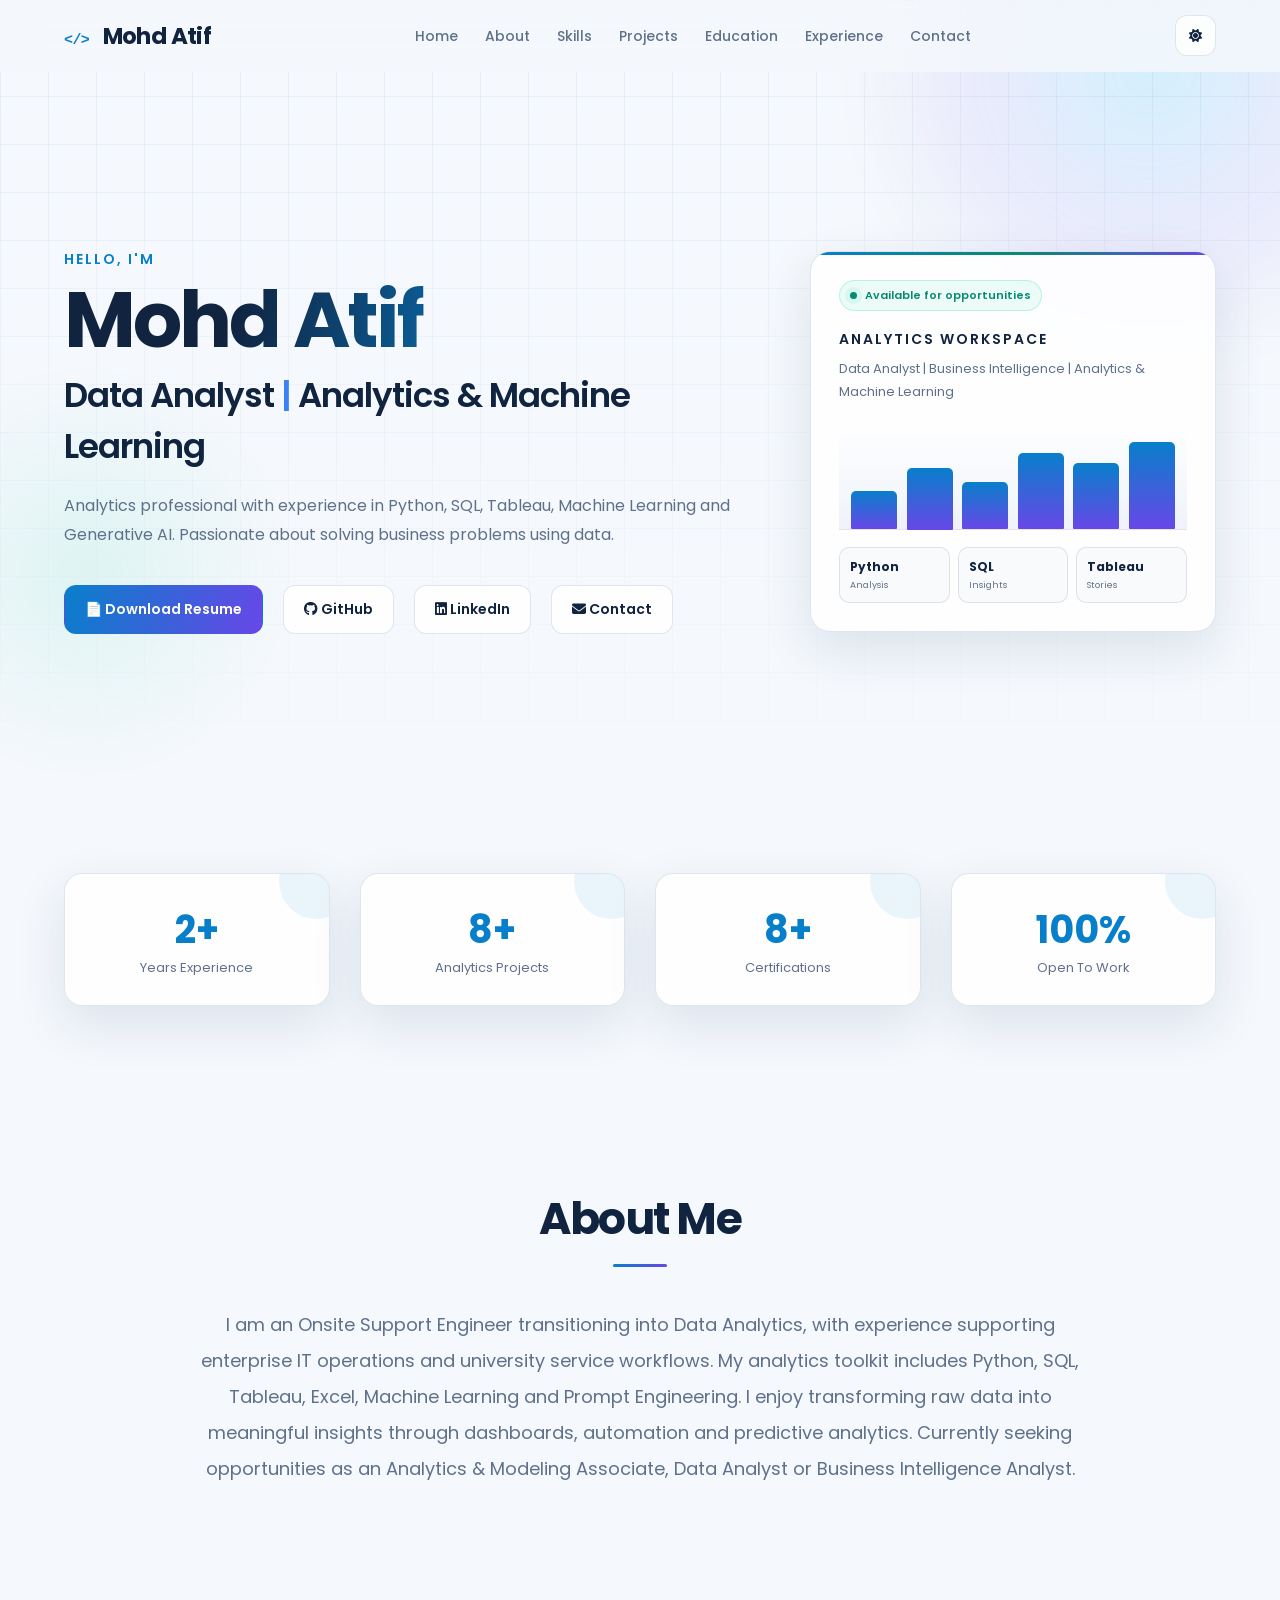
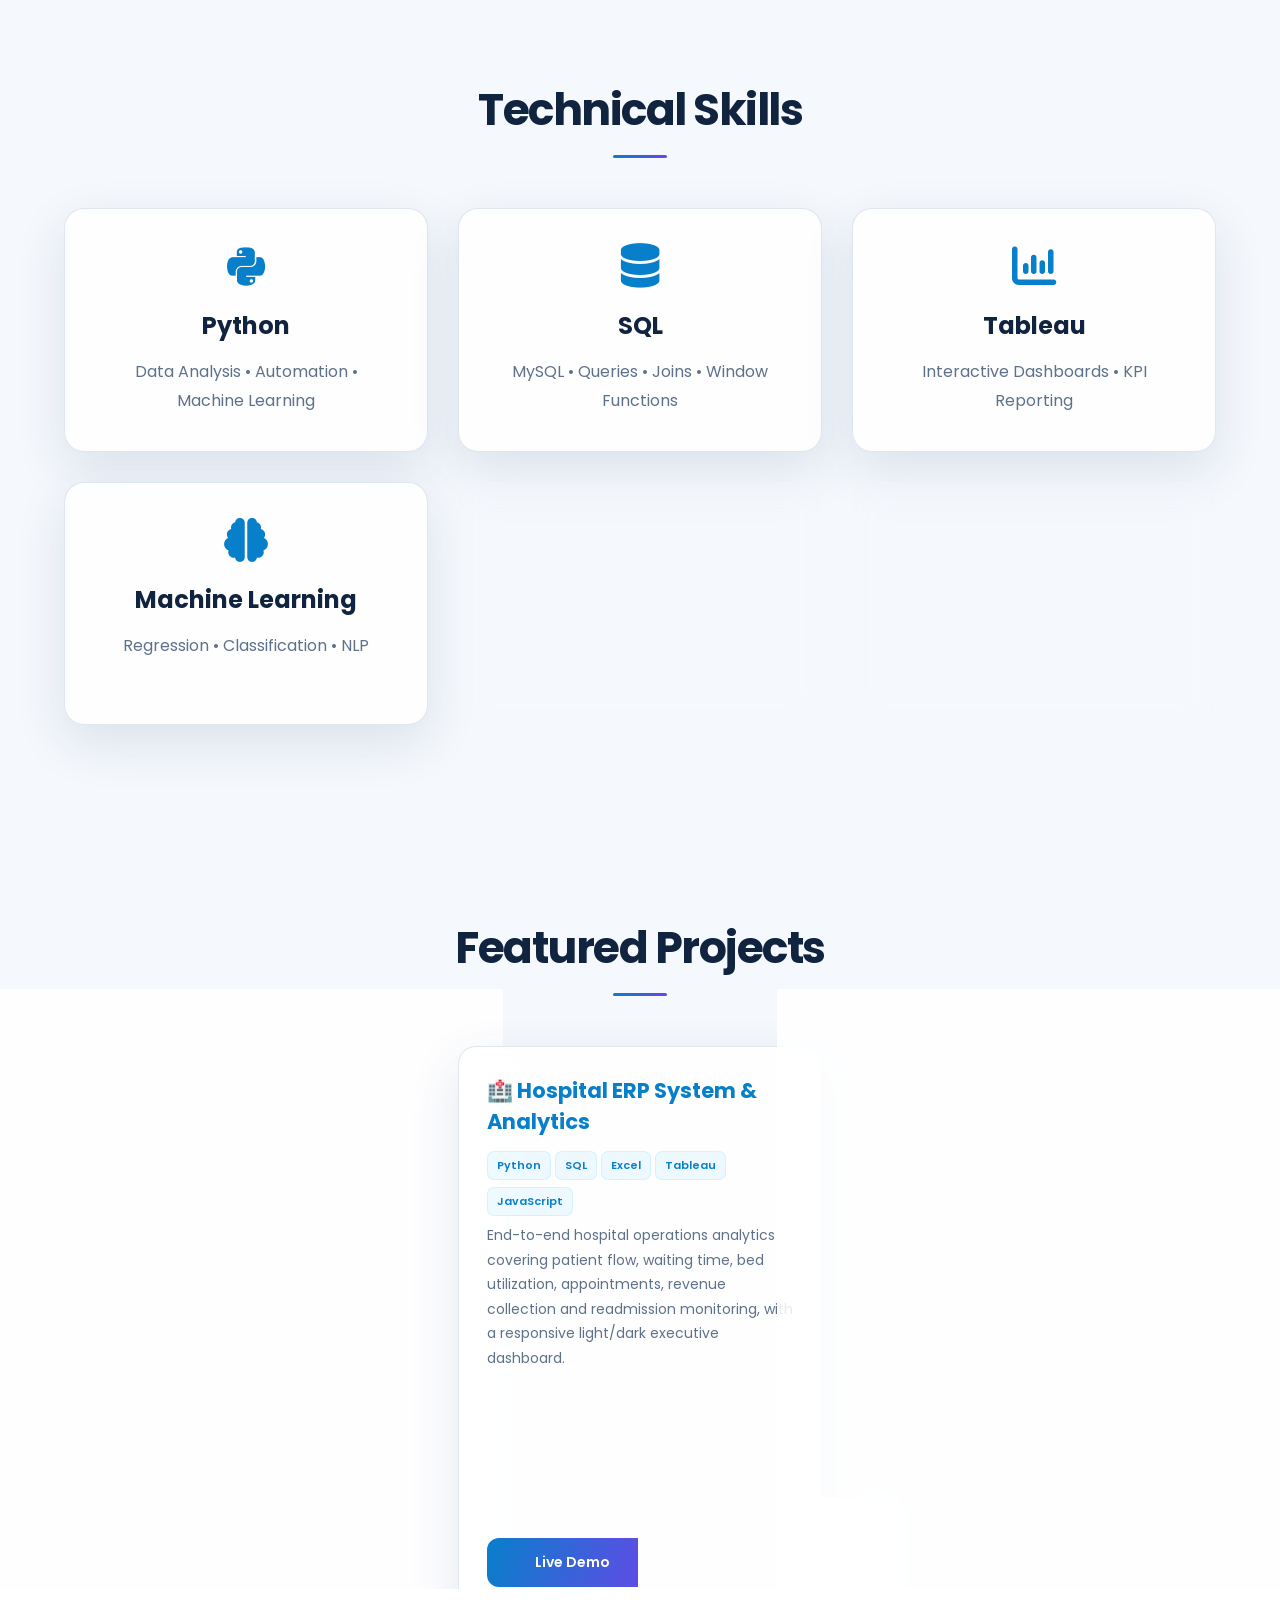
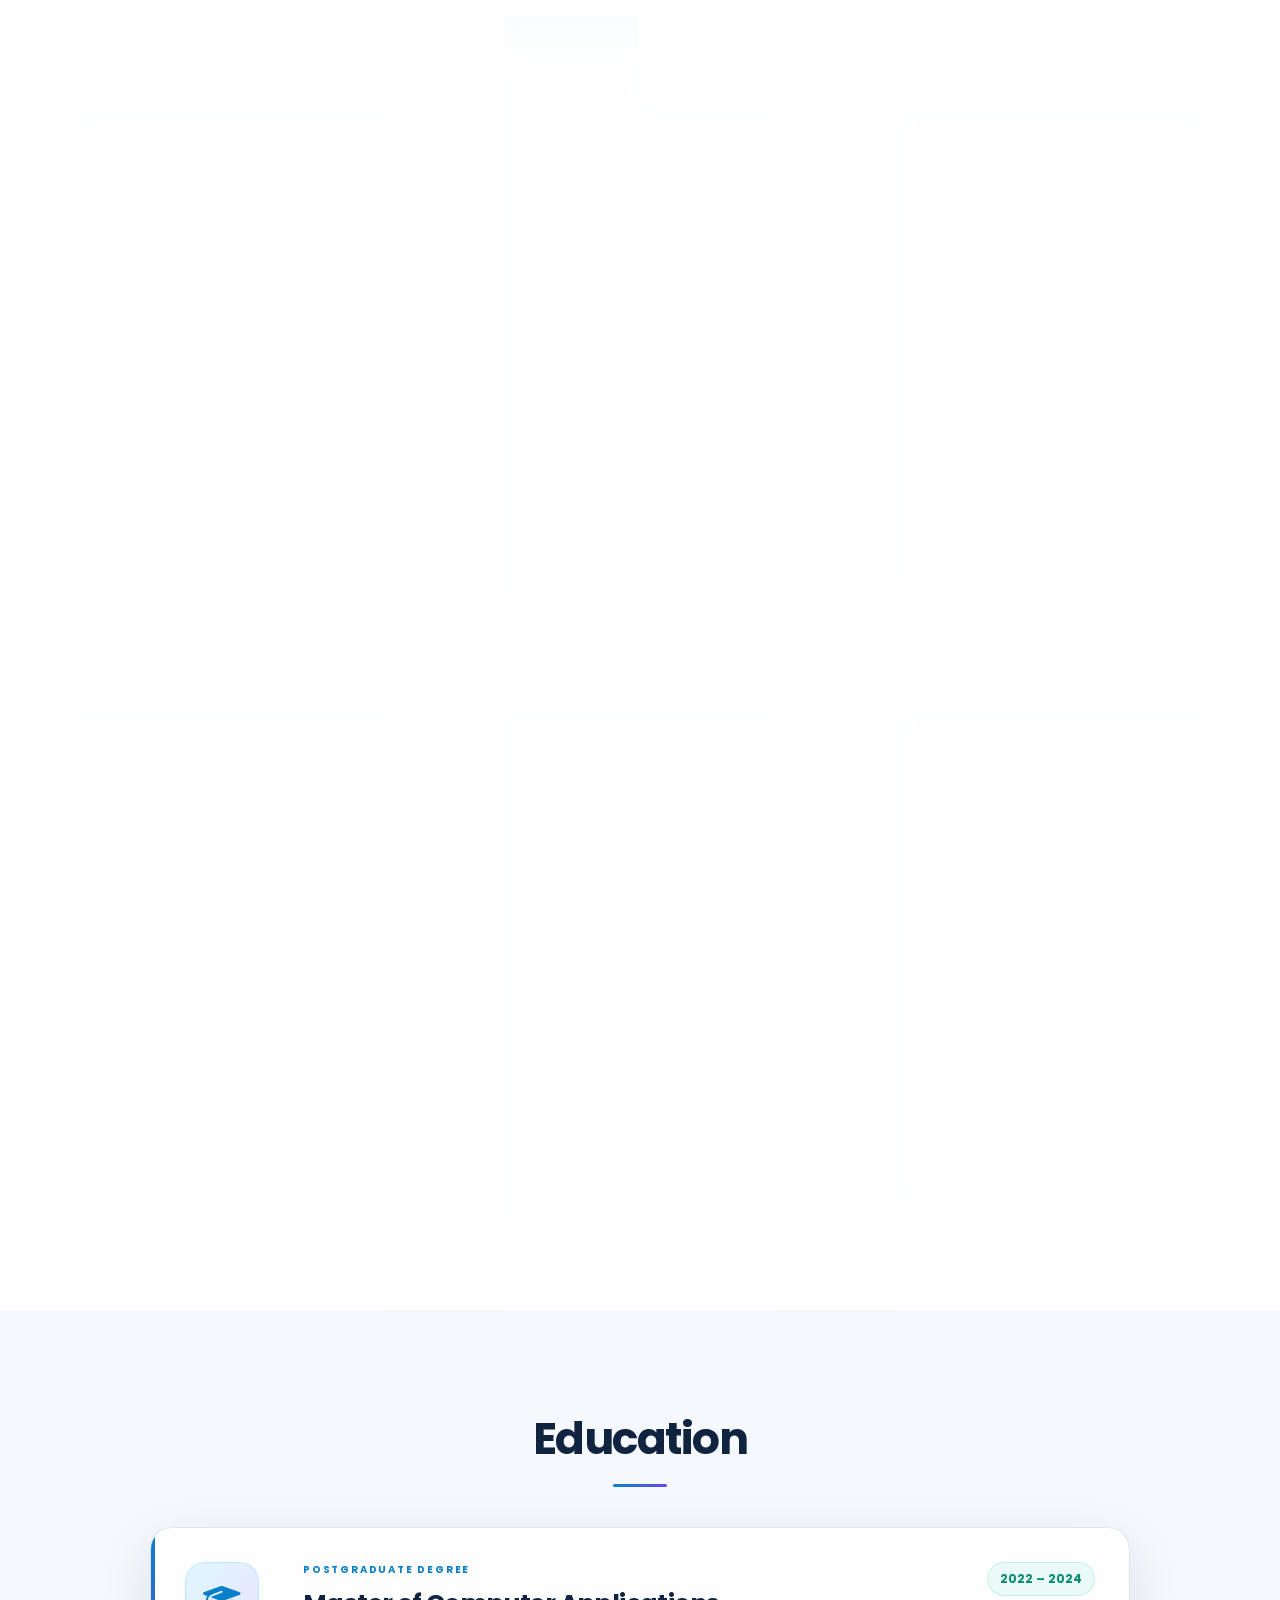
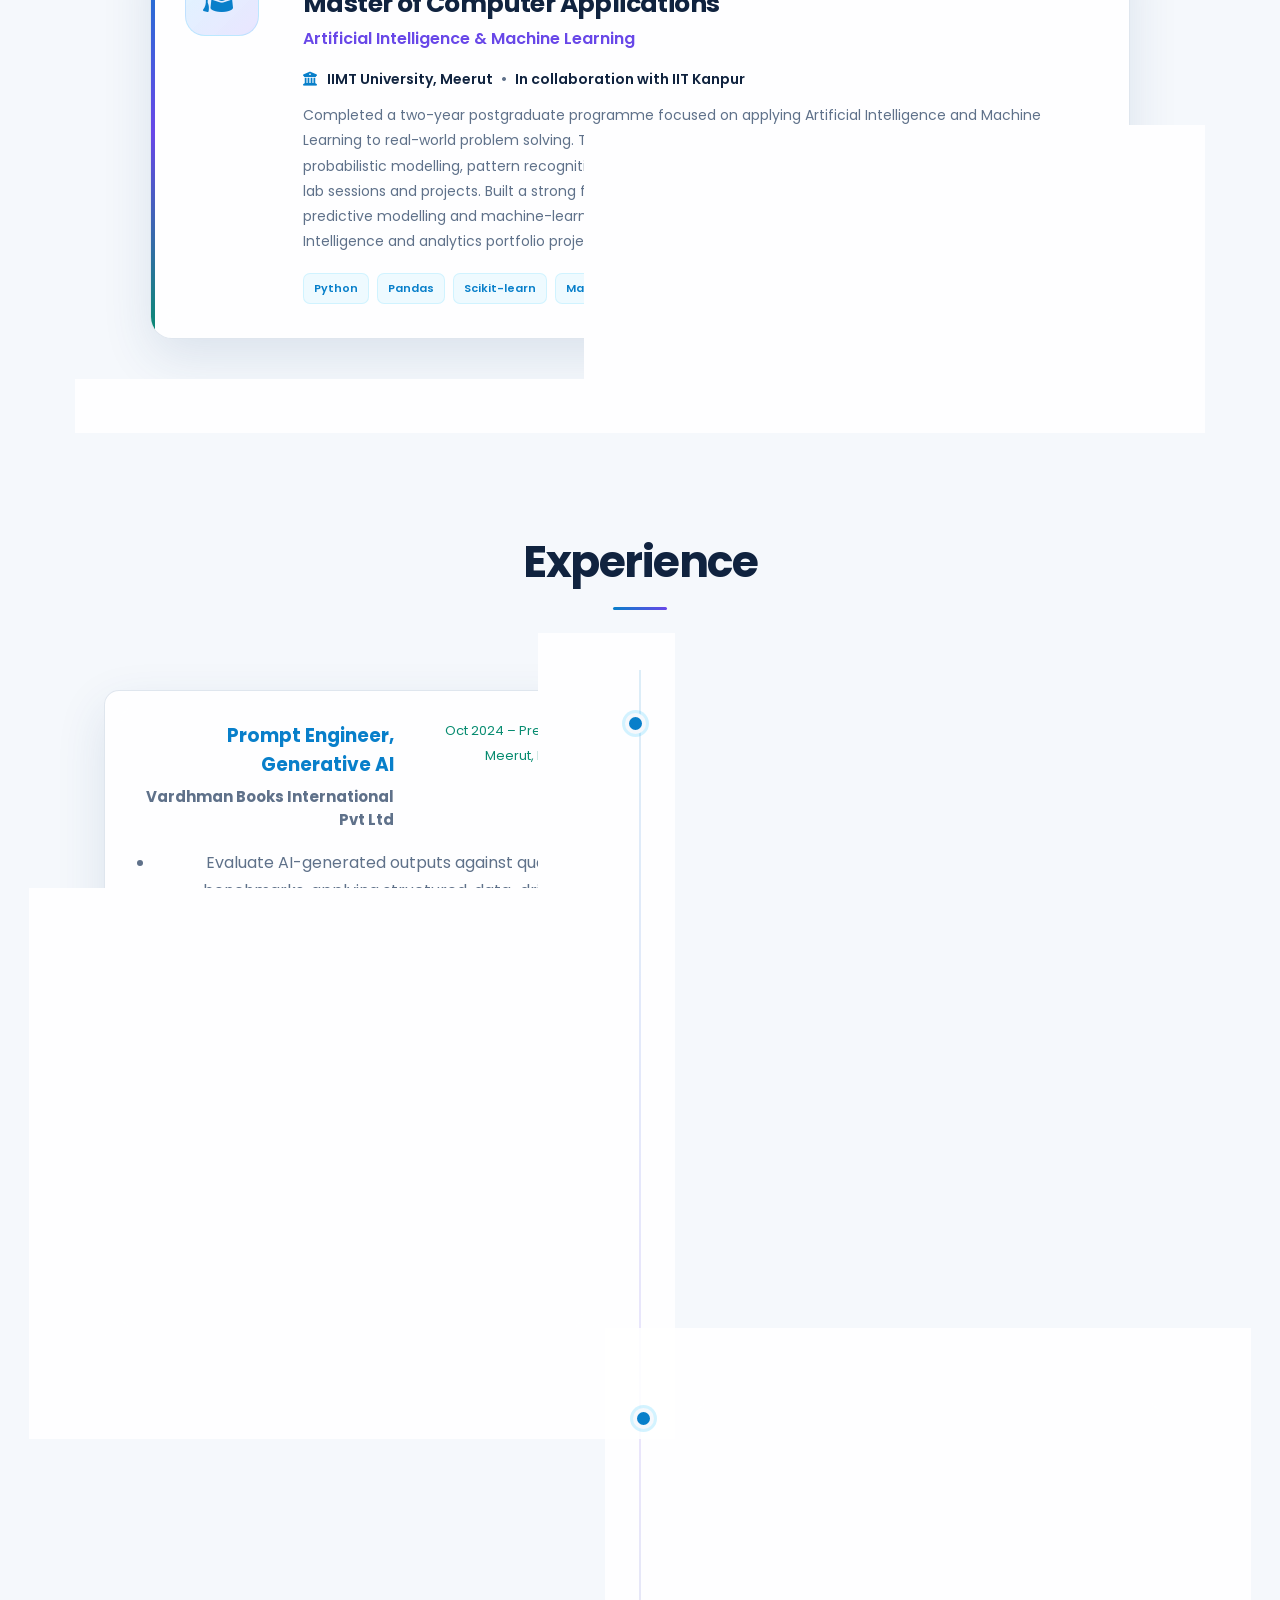
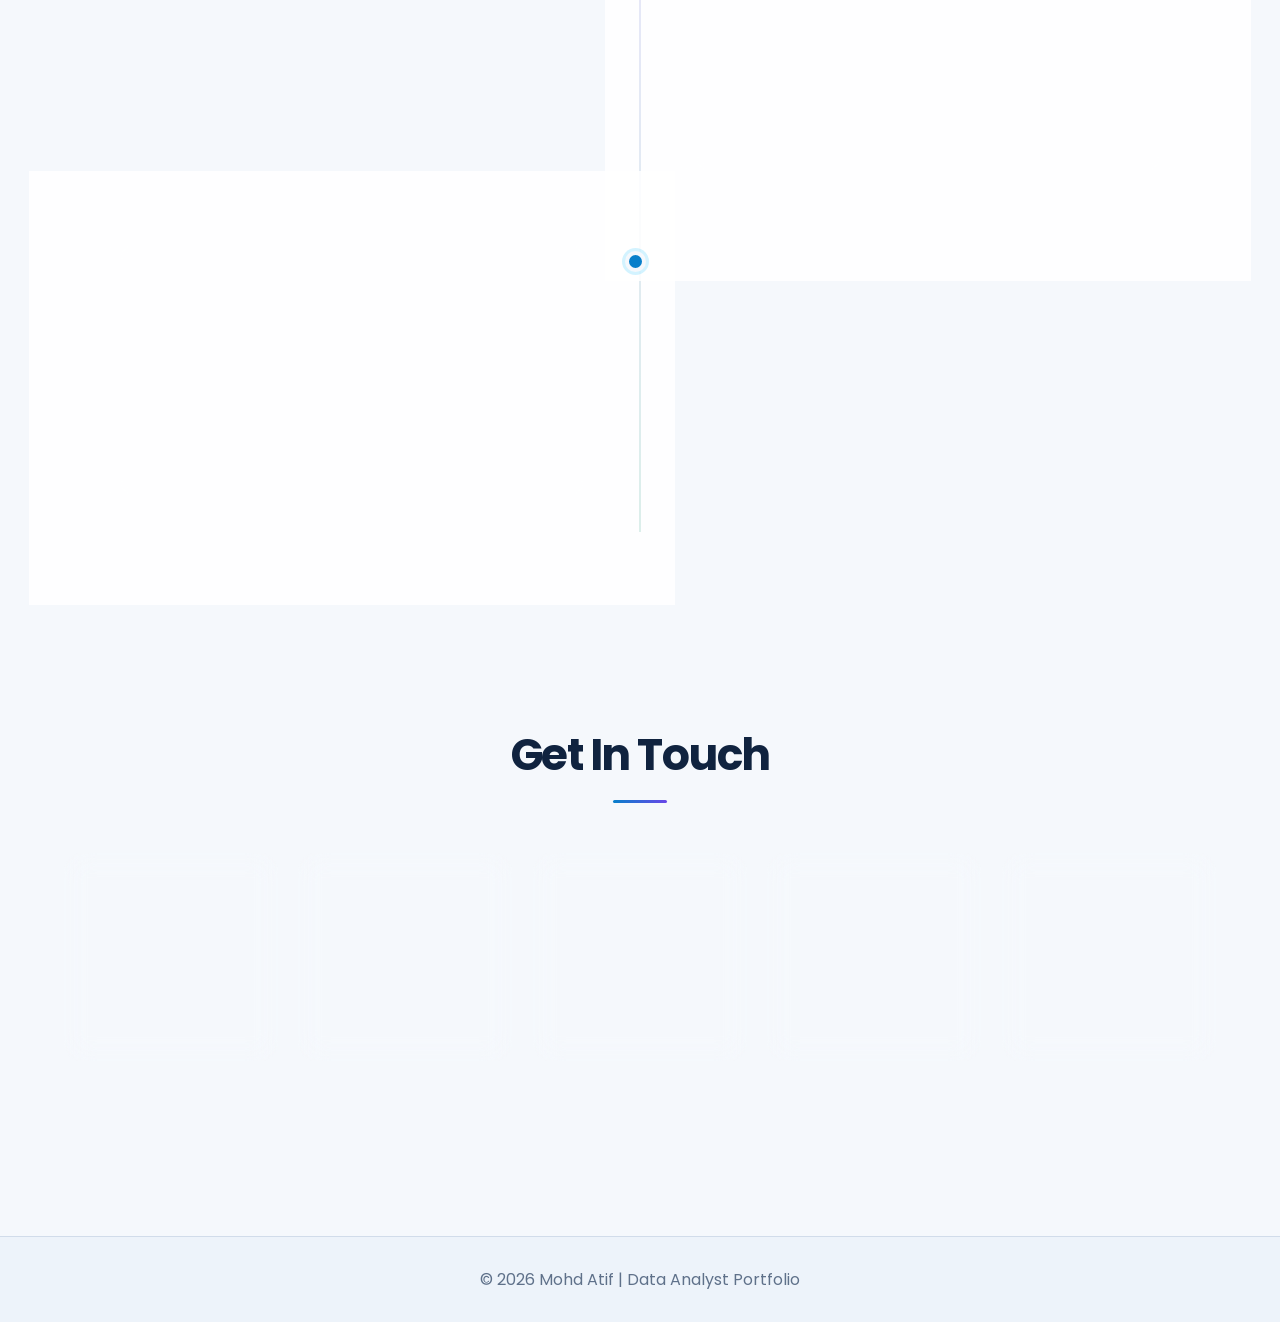
==== index.html @ 1f774e72 "Remove project preview images for uniform cards" ====
<!DOCTYPE html>
<html lang="en">

<head>

<meta charset="UTF-8">
<meta name="viewport" content="width=device-width, initial-scale=1.0">
<meta name="theme-color" content="#07111f">

<title>Mohd Atif | Data Analyst Portfolio</title>

<meta name="description"
content="Mohd Atif | Data Analyst | Analytics & Modeling | Python | SQL | Tableau">

<link rel="preconnect" href="https://fonts.googleapis.com">

<link rel="preconnect" href="https://fonts.gstatic.com" crossorigin>

<link href="https://fonts.googleapis.com/css2?family=Poppins:wght@300;400;500;600;700;800&display=swap"
rel="stylesheet">

<link rel="stylesheet" href="css/style.css?v=20260711-1">

<link rel="stylesheet"
href="https://cdnjs.cloudflare.com/ajax/libs/font-awesome/6.6.0/css/all.min.css">

</head>

<body>

<header>

<div class="container">

<nav>

<div class="logo">

Mohd Atif

</div>

<ul>

<li><a href="#home">Home</a></li>

<li><a href="#about">About</a></li>

<li><a href="#skills">Skills</a></li>

<li><a href="#projects">Projects</a></li>

<li><a href="#education">Education</a></li>

<li><a href="#experience">Experience</a></li>

<li><a href="#contact">Contact</a></li>

</ul>

<div class="nav-actions">
<button class="theme-toggle" id="themeToggle" aria-label="Switch color theme" title="Switch color theme">
<i class="fa-solid fa-moon"></i>
</button>
<button class="menu-toggle" id="menuToggle" aria-label="Open navigation" aria-expanded="false">
<i class="fa-solid fa-bars"></i>
</button>
</div>

</nav>

</div>

</header>

<section class="hero" id="home">

<div class="container hero-grid">

<div>

<h3>Hello, I'm</h3>

<h1>Mohd Atif</h1>

<h2>

Data Analyst

<span>|</span>

Analytics & Machine Learning

</h2>

<p>

Analytics professional with experience in Python, SQL, Tableau,
Machine Learning and Generative AI.

Passionate about solving business problems using data.

</p>

<div class="hero-buttons">

    <a href="assets/resume/Mohd_Atif_Resume_.pdf"
       target="_blank"
       download
       class="btn primary">
       📄 Download Resume
    </a>

    <a href="https://github.com/Codewith-Atif"
       target="_blank"
       class="btn">
       <i class="fab fa-github"></i>
       GitHub
    </a>

    <a href="https://linkedin.com/in/mohd-atif-517262241"
       target="_blank"
       class="btn">
       <i class="fab fa-linkedin"></i>
       LinkedIn
    </a>

    <a href="#contact"
       class="btn">
       <i class="fas fa-envelope"></i>
       Contact
    </a>

</div>

</div>

<div class="hero-card">

<div class="card">

<div class="availability"><span></span> Available for opportunities</div>

<h3>Analytics Workspace</h3>

<p>

Data Analyst | Business Intelligence | Analytics & Machine Learning

</p>

<div class="mini-chart" aria-label="Decorative analytics chart">
<span style="--bar:42%"></span><span style="--bar:68%"></span><span style="--bar:52%"></span><span style="--bar:84%"></span><span style="--bar:73%"></span><span style="--bar:96%"></span>
</div>

<div class="workspace-metrics">
<div><strong>Python</strong><small>Analysis</small></div>
<div><strong>SQL</strong><small>Insights</small></div>
<div><strong>Tableau</strong><small>Stories</small></div>
</div>

</div>

</div>

</div>

</section>

<section class="stats">

<div class="container stats-grid">

<div class="stat">

<h2>2+</h2>

<p>Years Experience</p>

</div>

<div class="stat">

<h2>8+</h2>

<p>Analytics Projects</p>

</div>

<div class="stat">

<h2>8+</h2>

<p>Certifications</p>

</div>

<div class="stat">

<h2>100%</h2>

<p>Open To Work</p>

</div>

</div>

</section>

<section id="about">

<div class="container">

<h2 class="section-title">

About Me

</h2>

<p class="about-text">

I am an Onsite Support Engineer transitioning into Data Analytics,
with experience supporting enterprise IT operations and university service workflows.
My analytics toolkit includes Python, SQL, Tableau, Excel, Machine Learning
and Prompt Engineering.

I enjoy transforming raw data into meaningful insights
through dashboards, automation and predictive analytics.

Currently seeking opportunities as an Analytics & Modeling Associate,
Data Analyst or Business Intelligence Analyst.

</p>

</div>

</section>

<section id="skills">

<div class="container">

<h2 class="section-title">
Technical Skills
</h2>

<div class="skills-grid">

<div class="skill-card">
<i class="fa-brands fa-python"></i>
<h3>Python</h3>
<p>Data Analysis • Automation • Machine Learning</p>
</div>

<div class="skill-card">
<i class="fa-solid fa-database"></i>
<h3>SQL</h3>
<p>MySQL • Queries • Joins • Window Functions</p>
</div>

<div class="skill-card">
<i class="fa-solid fa-chart-column"></i>
<h3>Tableau</h3>
<p>Interactive Dashboards • KPI Reporting</p>
</div>

<div class="skill-card">
<i class="fa-solid fa-brain"></i>
<h3>Machine Learning</h3>
<p>Regression • Classification • NLP</p>
</div>

<div class="skill-card">
<i class="fa-solid fa-robot"></i>
<h3>Generative AI</h3>
<p>Prompt Engineering • LLM Evaluation</p>
</div>

<div class="skill-card">
<i class="fa-solid fa-file-excel"></i>
<h3>Excel</h3>
<p>Pivot Tables • Power Query • Dashboards</p>
</div>

</div>

</div>

</section>

<section id="projects">

<div class="container">

<h2 class="section-title">Featured Projects</h2>

<div class="project-grid">
<!-- AIRPORT ANALYTICS DASHBOARD -->
<div class="project-card">

<h3>✈️ Airport Analytics Dashboard</h3>
<div class="project-tags">
<span>Python</span><span>SQL</span><span>Excel</span><span>Tableau</span><span>Power BI</span><span>JavaScript</span>
</div>
<p>
Interactive drill-down analytics for flight reliability, passenger demand, terminal congestion,
security queues, baggage delivery and airline performance.
</p>
<div class="project-actions">
<a href="./airport-analytics-dashboard/index.html" target="_blank" class="btn primary">Live Demo</a>
<a href="https://github.com/Codewith-Atif/portfolio/tree/main/airport-analytics-dashboard" target="_blank" class="btn"><i class="fab fa-github"></i> Code</a>
</div>
</div>


<!-- HOSPITAL ERP ANALYTICS -->

<div class="project-card">
<h3>🏥 Hospital ERP System & Analytics</h3>
<div class="project-tags">
<span>Python</span><span>SQL</span><span>Excel</span><span>Tableau</span><span>JavaScript</span>
</div>
<p>
End-to-end hospital operations analytics covering patient flow, waiting time,
bed utilization, appointments, revenue collection and readmission monitoring,
with a responsive light/dark executive dashboard.
</p>
<div class="project-actions">
<a href="./hospital-erp-analytics/index.html" target="_blank" class="btn primary">Live Demo</a>
<a href="https://github.com/Codewith-Atif/portfolio/tree/main/hospital-erp-analytics" target="_blank" class="btn"><i class="fab fa-github"></i> Code</a>
</div>
</div>

<!-- UNIVERSITY STUDENT SUPPORT ANALYTICS -->

<div class="project-card">

<h3>🎓 University Student Support Analytics</h3>

<div class="project-tags">
<span>Python</span>
<span>SQL</span>
<span>Excel</span>
<span>Tableau</span>
<span>JavaScript</span>
</div>

<p>
End-to-end analysis of 1,500 synthetic university support queries,
covering service demand, SLA compliance, resolution time, backlog,
first-contact resolution, reopened tickets and student satisfaction.
</p>

<div class="project-actions">
<a href="./university-student-support-analytics/index.html" target="_blank" class="btn primary">Live Demo</a>
<a href="https://github.com/Codewith-Atif/portfolio/tree/main/university-student-support-analytics" target="_blank" class="btn"><i class="fab fa-github"></i> Code</a>
</div>

</div>


<!-- SALES ANALYTICS DASHBOARD -->

<div class="project-card">




<h3>
<a href="./sales-analytics-dashboard/index.html"
target="_blank"
class="project-title-link">

Sales Analytics Dashboard

</a>
</h3>


<div class="project-tags">

<span>HTML</span>
<span>CSS</span>
<span>JavaScript</span>
<span>SQL</span>

</div>


<p>
Interactive sales analytics dashboard for tracking revenue, profit,
orders, customers, regional performance and executive KPIs.
</p>


<div class="project-actions">

<a href="./sales-analytics-dashboard/index.html"
target="_blank"
class="btn primary">

Live Demo

</a>


<a href="https://github.com/Codewith-Atif/portfolio/tree/main/sales-analytics-dashboard"
target="_blank"
class="btn">

<i class="fab fa-github"></i>
Code

</a>

</div>


</div>



<!-- AI PUBLISHING OPERATIONS ANALYTICS -->

<div class="project-card">

<h3>
AI Publishing Operations Analytics
</h3>

<div class="project-tags">

<span>Python</span>
<span>SQL</span>
<span>Excel</span>
<span>Tableau</span>
<span>JavaScript</span>

</div>

<p>
End-to-end analysis of AI-assisted editorial throughput, content quality,
rework, turnaround time, prompt performance and estimated cost savings
for print and publishing operations.
</p>

<div class="project-actions">

<a href="./ai-publishing-analytics/index.html"
target="_blank"
class="btn primary">

Live Demo

</a>

<a href="https://github.com/Codewith-Atif/portfolio/tree/main/ai-publishing-analytics"
target="_blank"
class="btn">

<i class="fab fa-github"></i>
Code

</a>

</div>

</div>

<!-- TEXTILE OPERATIONS ANALYTICS -->

<div class="project-card">

<h3>
🧵 Textile Operations Analytics
</h3>

<div class="project-tags">

<span>Python</span>
<span>SQL</span>
<span>Excel</span>
<span>Tableau</span>
<span>JavaScript</span>

</div>

<p>
End-to-end textile manufacturing analytics project covering production
efficiency, quality, defects, material waste, machine downtime,
delivery performance and operational KPI reporting.
</p>

<div class="project-actions">

<a href="./textile-operations-analytics/index.html"
target="_blank"
class="btn primary">

Live Demo

</a>

<a href="https://github.com/Codewith-Atif/portfolio/tree/main/textile-operations-analytics"
target="_blank"
class="btn">

<i class="fab fa-github"></i>
Code

</a>

</div>

</div>
    
<!-- HR ANALYTICS DASHBOARD -->
<div class="project-card">
<h3>👥 HR Analytics Dashboard</h3>
<div class="project-tags">
<span>Power BI</span><span>SQL</span><span>Excel</span><span>Python</span><span>JavaScript</span>
</div>
<p>
Interactive workforce analytics covering employee attrition, department trends,
engagement, compensation, performance metrics and retention-risk reporting.
</p>
<div class="project-actions">
<a href="./hr-analytics-dashboard/index.html" target="_blank" class="btn primary">Live Demo</a>
<a href="https://github.com/Codewith-Atif/portfolio/tree/main/hr-analytics-dashboard" target="_blank" class="btn"><i class="fab fa-github"></i> Code</a>
</div>
</div>

<!-- E-COMMERCE ANALYTICS DASHBOARD -->


<div class="project-card">


<h3>
E-Commerce Analytics Dashboard
</h3>


<div class="project-tags">

<span>Python</span>
<span>SQL</span>
<span>Excel</span>
<span>Power BI</span>

</div>


<p>
Comprehensive e-commerce sales dashboard featuring customer segmentation,
product performance, revenue trends, profit analysis and executive insights.
</p>


<div class="project-actions">


<a href="./ecommerce-analytics-dashboard/index.html"
target="_blank"
class="btn primary">

Live Demo

</a>


<a href="https://github.com/Codewith-Atif/portfolio/tree/main/ecommerce-analytics-dashboard"
target="_blank"
class="btn">

<i class="fab fa-github"></i>
Code

</a>


</div>


</div>





<!-- NETFLIX ANALYTICS DASHBOARD -->


<div class="project-card">


<h3>
Netflix Analytics Dashboard
</h3>


<div class="project-tags">

<span>Python</span>
<span>SQL</span>
<span>Power BI</span>
<span>Visualization</span>

</div>


<p>
Interactive Netflix analytics dashboard featuring content trends,
genre analysis, country-wise distribution, ratings, release insights
and executive business intelligence reporting.
</p>


<div class="project-actions">


<a href="#"
class="btn primary">

Coming Soon

</a>


<a href="#"
class="btn">

<i class="fab fa-github"></i>
Code

</a>


</div>


</div>



</div>

</div>

</section>

<section id="education">

<div class="container">

<h2 class="section-title">Education</h2>

<div class="education-card">

<div class="education-icon" aria-hidden="true">
<i class="fa-solid fa-graduation-cap"></i>
</div>

<div class="education-content">

<div class="education-heading">
<div>
<span class="education-label">POSTGRADUATE DEGREE</span>
<h3>Master of Computer Applications</h3>
<h4>Artificial Intelligence &amp; Machine Learning</h4>
</div>
<span class="education-year">2022 – 2024</span>
</div>

<p class="education-institute">
<i class="fa-solid fa-building-columns"></i>
IIMT University, Meerut <span>•</span> In collaboration with IIT Kanpur
</p>

<p class="education-description">
Completed a two-year postgraduate programme focused on applying Artificial Intelligence and Machine Learning to real-world problem solving. The curriculum combined computer programming, algorithms, probabilistic modelling, pattern recognition and intelligent-system development with practical exposure through lab sessions and projects. Built a strong foundation in Python, Pandas and Scikit-learn for data analysis, predictive modelling and machine-learning workflows—skills that directly support my Data Analyst, Business Intelligence and analytics portfolio projects.
</p>

<div class="education-skills">
<span>Python</span>
<span>Pandas</span>
<span>Scikit-learn</span>
<span>Machine Learning</span>
<span>Data Analysis</span>
<span>Algorithms</span>
<span>Predictive Modelling</span>
</div>

</div>

</div>

</div>

</section>

<section id="experience">

<div class="container">

<h2 class="section-title">
Experience
</h2>

<div class="timeline">

<div class="timeline-item">

<div class="timeline-content">

<div class="experience-heading">
<div>
<h3>Prompt Engineer, Generative AI</h3>
<h4>Vardhman Books International Pvt Ltd</h4>
</div>
<div class="experience-meta">
<span>Oct 2024 – Present</span>
<span>Meerut, India</span>
</div>
</div>

<ul class="experience-list">
<li>Evaluate AI-generated outputs against quality benchmarks, applying structured, data-driven criteria to identify failure patterns and improve consistency.</li>
<li>Design and refine prompts for large language models (ChatGPT, Gemini, Copilot, DeepSeek, Qwen, Mistral), translating business requirements into measurable output-quality metrics.</li>
<li>Partner with cross-functional content, editorial, and engineering teams to integrate Generative AI tools into production workflows, improving turnaround time and output quality.</li>
<li>Document best practices and reusable templates to standardize workflows across teams — mirroring reporting-standardization work from prior data roles.</li>
</ul>

</div>

</div>

<div class="timeline-item">

<div class="timeline-content">

<div class="experience-heading">
<div>
<h3>Data Supervisor</h3>
<h4>Five Star Textiles</h4>
</div>
<div class="experience-meta">
<span>Aug 2022 – Sep 2024</span>
<span>India</span>
</div>
</div>

<ul class="experience-list">
<li>Oversaw end-to-end operational data workflows, ensuring data accuracy, consistency, and integrity across reporting cycles.</li>
<li>Streamlined data collection and reporting processes, reducing manual errors and improving turnaround time for management reporting.</li>
<li>Supervised daily data management activities and mentored team members on data-quality standards and best practices.</li>
</ul>

</div>

</div>

<div class="timeline-item">

<div class="timeline-content">

<div class="experience-heading">
<div>
<h3>Onsite Support Intern</h3>
<h4>Imtac Pvt Ltd</h4>
</div>
<div class="experience-meta">
<span>Dec 2023 – Mar 2024</span>
<span>India</span>
</div>
</div>

<ul class="experience-list">
<li>Delivered hands-on software troubleshooting and technical support to end users, resolving system and application issues.</li>
<li>Assisted senior engineers in improving service-delivery workflows and issue-resolution turnaround.</li>
</ul>

</div>

</div>

</div>

</div>

</section>

<section id="contact">

<div class="container">

<h2 class="section-title">
Get In Touch
</h2>

<div class="contact-grid">

<div class="contact-card">

<div class="contact-icon"><i class="fa-solid fa-phone"></i></div>

<h3>Mobile</h3>

<p>
<a href="tel:+917417556768" aria-label="Call Mohd Atif">
+91 74175 56768
</a>
</p>

</div>

<div class="contact-card whatsapp-card">

<div class="contact-icon"><i class="fa-brands fa-whatsapp"></i></div>

<h3>WhatsApp</h3>

<p>
<a href="https://wa.me/917417556768" target="_blank" rel="noopener noreferrer" aria-label="Message Mohd Atif on WhatsApp">
+91 74175 56768
</a>
</p>

</div>

<div class="contact-card">

<div class="contact-icon"><i class="fa-solid fa-envelope"></i></div>

<h3>Email</h3>

<p>
<a href="mailto:MohdAtif19999@gmail.com">
MohdAtif19999@gmail.com
</a>
</p>

</div>

<div class="contact-card">

<div class="contact-icon"><i class="fa-brands fa-github"></i></div>

<h3>GitHub</h3>

<p>

<a href="https://github.com/Codewith-Atif" target="_blank">

github.com/Codewith-Atif

</a>

</p>

</div>

<div class="contact-card">

<div class="contact-icon"><i class="fa-brands fa-linkedin-in"></i></div>

<h3>LinkedIn</h3>

<p>

<a href="https://linkedin.com/in/mohd-atif-517262241" target="_blank">

linkedin.com/in/mohd-atif-517262241

</a>

</p>

</div>

</div>

</div>

</section>

<footer>

<div class="container">

<p>

© 2026 Mohd Atif | Data Analyst Portfolio

</p>

</div>

</footer>
  
<script src="js/script.js?v=20260711-1"></script>

</body>

</html>
---- css/style.css ----
/* ========= GOOGLE FONT ========= */
@import url('https://fonts.googleapis.com/css2?family=Poppins:wght@300;400;500;600;700;800&display=swap');

*{
margin:0;
padding:0;
box-sizing:border-box;
scroll-behavior:smooth;
font-family:'Poppins',sans-serif;
}

body{

background:#0F172A;
color:#fff;

}

.container{

width:90%;
max-width:1200px;
margin:auto;

}

header{

position:fixed;
top:0;
left:0;
width:100%;
background:#111827;
padding:20px 0;
z-index:1000;

}

nav{

display:flex;
justify-content:space-between;
align-items:center;

}

.logo{

font-size:28px;
font-weight:700;
color:#3B82F6;

}

nav ul{

display:flex;
list-style:none;
gap:35px;

}

nav ul li a{

color:white;
text-decoration:none;
font-size:16px;
transition:.3s;

}

nav ul li a:hover{

color:#3B82F6;

}

.hero{

padding-top:170px;
padding-bottom:120px;

}

.hero-grid{

display:grid;
grid-template-columns:1fr 400px;
gap:50px;
align-items:center;

}

.hero h3{

font-size:24px;
color:#60A5FA;

}

.hero h1{

font-size:65px;
margin:10px 0;

}

.hero h2{

font-size:35px;
font-weight:600;
margin-bottom:20px;

}

.hero h2 span{

color:#3B82F6;

}

.hero p{

line-height:1.8;
color:#CBD5E1;
margin-bottom:35px;

}

.hero-buttons{

display:flex;
gap:20px;
flex-wrap:wrap;

}

.btn{

padding:15px 30px;
border-radius:10px;
text-decoration:none;
background:#1E293B;
color:white;
transition:.3s;

}

.btn:hover{

transform:translateY(-5px);

}

.primary{

background:#2563EB;

}

.hero-card{

display:flex;
justify-content:center;

}

.card{

background:#1E293B;
padding:35px;
border-radius:20px;
width:100%;
text-align:center;
box-shadow:0 0 40px rgba(37,99,235,.25);

}

.card h3{

font-size:28px;
margin-bottom:20px;

}

.stats{

padding:80px 0;

}

.stats-grid{

display:grid;
grid-template-columns:repeat(4,1fr);
gap:30px;

}

.stat{

background:#1E293B;
padding:35px;
border-radius:18px;
text-align:center;

}

.stat h2{

font-size:45px;
color:#3B82F6;

}

.section-title{

font-size:40px;
margin-bottom:25px;
text-align:center;

}

.about-text{

max-width:900px;
margin:auto;
text-align:center;
line-height:2;
color:#CBD5E1;
font-size:18px;

}

@media(max-width:900px){

.hero-grid{

grid-template-columns:1fr;

}

.stats-grid{

grid-template-columns:repeat(2,1fr);

}

nav ul{

display:none;

}

.hero h1{

font-size:45px;

}

.hero h2{

font-size:25px;

}

}

@media(max-width:600px){

.stats-grid{

grid-template-columns:1fr;

}

.hero-buttons{

flex-direction:column;

}

.btn{

text-align:center;

}

}

/* ========= Skills ========= */

#skills{
    padding:90px 0;
}

.skills-grid{
    display:grid;
    grid-template-columns:repeat(3,1fr);
    gap:30px;
    margin-top:50px;
}

.skill-card{
    background:#1E293B;
    padding:35px;
    border-radius:20px;
    text-align:center;
    transition:.35s;
    cursor:pointer;
}

.skill-card:hover{
    transform:translateY(-12px);
    box-shadow:0 0 30px rgba(37,99,235,.35);
}

.skill-card i{
    font-size:55px;
    color:#3B82F6;
    margin-bottom:20px;
}

.skill-card h3{
    margin-bottom:15px;
    font-size:24px;
}

.skill-card p{
    color:#CBD5E1;
    line-height:1.8;
}

@media(max-width:900px){
    .skills-grid{
        grid-template-columns:repeat(2,1fr);
    }
}

@media(max-width:600px){
    .skills-grid{
        grid-template-columns:1fr;
    }
}

/* ================= Projects ================= */

#projects{

padding:100px 0;

}

.project-grid{
    display:grid;
    grid-template-columns:repeat(3,minmax(0,1fr));
    gap:30px;
    margin-top:50px;
}

.project-card{

background:#1E293B;

padding:35px;

border-radius:18px;

transition:.35s;

}

.project-card:hover{

transform:translateY(-10px);

box-shadow:0 0 30px rgba(37,99,235,.30);

}

.project-card h3{

margin-bottom:20px;

font-size:24px;

color:#3B82F6;

}

.project-card{
    background:#1E293B;
    padding:35px;
    border-radius:18px;
    transition:.35s;

    display:flex;
    flex-direction:column;
}

@media(max-width:900px){

.project-grid{

grid-template-columns:1fr;

}

}

/* ================= EXPERIENCE ================= */

#experience{

padding:100px 0;

}

.timeline{

position:relative;

margin-top:60px;

}

.timeline::before{

content:"";

position:absolute;

left:50%;

width:4px;

height:100%;

background:#2563EB;

transform:translateX(-50%);

}

.timeline-item{

position:relative;

width:50%;

padding:20px 40px;

}

.timeline-item:nth-child(odd){

left:0;

text-align:right;

}

.timeline-item:nth-child(even){

left:50%;

}

.timeline-content{

background:#1E293B;

padding:30px;

border-radius:15px;

box-shadow:0 0 25px rgba(37,99,235,.25);

}

.timeline-content h3{

color:#3B82F6;

margin-bottom:10px;

}

.timeline-content h4{

margin-bottom:15px;

color:#CBD5E1;

}

.timeline-content p{

line-height:1.8;

color:#CBD5E1;

}

.experience-heading{
display:flex;
justify-content:space-between;
align-items:flex-start;
gap:20px;
margin-bottom:18px;
}

.experience-heading h3{
margin-bottom:6px;
}

.experience-heading h4{
margin-bottom:0;
font-size:15px;
}

.experience-meta{
display:flex;
flex-direction:column;
gap:5px;
min-width:155px;
font-size:13px;
color:#94A3B8;
text-align:right;
}

.experience-list{
margin:0;
padding-left:20px;
color:#CBD5E1;
line-height:1.7;
}

.experience-list li{
margin-bottom:10px;
}

.experience-list li:last-child{
margin-bottom:0;
}

@media(max-width:900px){

.timeline::before{

left:20px;

}

.timeline-item{

width:100%;

left:0 !important;

padding-left:60px;

padding-right:0;

text-align:left !important;

}

.experience-heading{
flex-direction:column;
gap:8px;
}

.experience-meta{
min-width:0;
text-align:left;
}

}

/* ================= CONTACT ================= */

#contact{

padding:100px 0;

}

.contact-grid{

display:grid;

grid-template-columns:repeat(3,1fr);

gap:30px;

margin-top:50px;

}

.contact-card{

background:#1E293B;

padding:35px;

border-radius:18px;

text-align:center;

transition:.35s;

}

.contact-card:hover{

transform:translateY(-8px);

box-shadow:0 0 30px rgba(37,99,235,.30);

}

.contact-card h3{

margin-bottom:15px;

color:#3B82F6;

}

.contact-card a{

color:white;

text-decoration:none;

}

.contact-card a:hover{

color:#60A5FA;

}

@media(max-width:900px){

.contact-grid{

grid-template-columns:1fr;

}

}

footer{

padding:30px 0;

background:#111827;

text-align:center;

margin-top:80px;

color:#CBD5E1;

}

.project-image{
    width:100%;
    height:220px;
    object-fit:cover;
    border-radius:12px;
    margin-bottom:20px;
    border:1px solid rgba(96,165,250,.25);
    transition:0.3s ease;
}

.project-card:hover .project-image{
    transform:scale(1.02);
}

.project-title-link{
    color:#3B82F6;
    text-decoration:none;
}

.project-title-link:hover{
    color:#60A5FA;
}

/* ===== Project Buttons ===== */

.project-actions{
    display:flex;
    align-items:center;
    gap:15px;
    margin-top:auto;
    flex-wrap:wrap;
}

/* ================= MODERN ANALYTICS THEME ================= */

:root{
--bg:#07111f;
--bg-soft:#0b1728;
--surface:rgba(17,31,51,.82);
--surface-solid:#111f33;
--surface-hover:#172943;
--text:#eef6ff;
--muted:#9fb0c7;
--line:rgba(148,180,218,.16);
--accent:#27c2ff;
--accent-2:#7c5cff;
--accent-3:#21d4a7;
--header:rgba(7,17,31,.76);
--shadow:0 20px 55px rgba(0,0,0,.25);
--grid:rgba(74,144,226,.065);
}

body.light-theme{
--bg:#f5f8fc;
--bg-soft:#edf3fa;
--surface:rgba(255,255,255,.86);
--surface-solid:#ffffff;
--surface-hover:#f3f8ff;
--text:#10233f;
--muted:#5f718a;
--line:rgba(40,83,132,.14);
--accent:#087fca;
--accent-2:#6847e8;
--accent-3:#078b70;
--header:rgba(245,248,252,.82);
--shadow:0 18px 50px rgba(31,72,120,.12);
--grid:rgba(35,98,167,.07);
}

html{scroll-padding-top:90px}

body{
background:var(--bg);
color:var(--text);
transition:background .35s ease,color .35s ease;
overflow-x:hidden;
}

body::before{
content:"";
position:fixed;
inset:0;
z-index:-2;
background-image:linear-gradient(var(--grid) 1px,transparent 1px),linear-gradient(90deg,var(--grid) 1px,transparent 1px);
background-size:48px 48px;
mask-image:linear-gradient(to bottom,black,transparent 88%);
animation:gridDrift 24s linear infinite;
}

body::after{
content:"";
position:fixed;
width:620px;
height:620px;
top:-240px;
right:-180px;
z-index:-1;
border-radius:50%;
background:radial-gradient(circle,rgba(39,194,255,.16),rgba(124,92,255,.08) 42%,transparent 70%);
filter:blur(10px);
animation:orbFloat 11s ease-in-out infinite alternate;
}

header{
padding:15px 0;
background:var(--header);
border-bottom:1px solid transparent;
backdrop-filter:blur(18px);
-webkit-backdrop-filter:blur(18px);
transition:.3s ease;
}

header.scrolled{border-color:var(--line);box-shadow:0 10px 35px rgba(0,0,0,.12)}

.logo{
font-size:23px;
color:var(--text);
letter-spacing:-.6px;
}

.logo::before{content:"</>";color:var(--accent);font-size:15px;margin-right:9px;font-family:monospace}

nav ul{gap:27px}
nav ul li a{color:var(--muted);font-size:14px;font-weight:500;position:relative}
nav ul li a::after{content:"";position:absolute;left:0;bottom:-7px;width:0;height:2px;background:linear-gradient(90deg,var(--accent),var(--accent-2));transition:.25s}
nav ul li a:hover{color:var(--text)}
nav ul li a:hover::after{width:100%}

.nav-actions{display:flex;align-items:center;gap:9px}
.theme-toggle,.menu-toggle{width:41px;height:41px;border:1px solid var(--line);border-radius:12px;background:var(--surface);color:var(--text);cursor:pointer;transition:.25s}
.theme-toggle:hover,.menu-toggle:hover{transform:translateY(-2px);border-color:var(--accent);color:var(--accent)}
.menu-toggle{display:none}

.hero{min-height:92vh;display:flex;align-items:center;padding-top:145px;padding-bottom:90px;position:relative}
.hero::after{content:"";position:absolute;left:-10%;bottom:5%;width:430px;height:430px;border-radius:50%;background:radial-gradient(circle,rgba(33,212,167,.10),transparent 68%);z-index:-1;animation:orbFloat 9s ease-in-out infinite alternate-reverse}
.hero-grid{grid-template-columns:minmax(0,1.25fr) minmax(330px,.75fr);gap:70px}
.hero h3{font-size:14px;letter-spacing:2px;text-transform:uppercase;color:var(--accent);font-weight:600}
.hero h1{font-size:clamp(52px,7vw,78px);line-height:1.03;letter-spacing:-3px;background:linear-gradient(100deg,var(--text) 25%,var(--accent) 72%,var(--accent-2));-webkit-background-clip:text;background-clip:text;color:transparent}
.hero h2{font-size:clamp(24px,3vw,34px);letter-spacing:-1px;color:var(--text)}
.hero p,.about-text,.skill-card p,.timeline-content p{color:var(--muted)}

.btn{background:var(--surface);color:var(--text);border:1px solid var(--line);padding:13px 20px;border-radius:12px;font-size:14px;font-weight:600;box-shadow:none}
.btn:hover{transform:translateY(-3px);border-color:rgba(39,194,255,.45);box-shadow:0 10px 24px rgba(0,130,220,.12)}
.btn.primary,.primary{background:linear-gradient(110deg,var(--accent),var(--accent-2));color:#fff;border-color:transparent}

.card,.stat,.skill-card,.project-card,.timeline-content,.contact-card{
background:var(--surface);
border:1px solid var(--line);
box-shadow:var(--shadow);
backdrop-filter:blur(14px);
-webkit-backdrop-filter:blur(14px);
}

.card{padding:28px;text-align:left;position:relative;overflow:hidden}
.card::before{content:"";position:absolute;inset:0 0 auto;height:3px;background:linear-gradient(90deg,var(--accent),var(--accent-3),var(--accent-2))}
.card h3{margin:18px 0 7px;color:var(--text)}
.card p{font-size:13px;margin-bottom:22px}
.availability{display:inline-flex;align-items:center;gap:8px;padding:6px 10px;border:1px solid rgba(33,212,167,.25);background:rgba(33,212,167,.08);border-radius:20px;color:var(--accent-3);font-size:11px;font-weight:600}
.availability span{width:7px;height:7px;background:var(--accent-3);border-radius:50%;box-shadow:0 0 0 5px rgba(33,212,167,.1);animation:pulse 1.8s infinite}
.mini-chart{height:105px;display:flex;align-items:flex-end;gap:9px;padding:13px 12px 0;background:linear-gradient(180deg,transparent,var(--grid));border-bottom:1px solid var(--line)}
.mini-chart span{flex:1;height:var(--bar);border-radius:5px 5px 1px 1px;background:linear-gradient(180deg,var(--accent),var(--accent-2));animation:barGrow 1.3s cubic-bezier(.2,.8,.2,1) both;transform-origin:bottom}
.workspace-metrics{display:grid;grid-template-columns:repeat(3,1fr);gap:8px;margin-top:17px}
.workspace-metrics div{padding:10px;border:1px solid var(--line);border-radius:10px;background:rgba(125,150,185,.04)}
.workspace-metrics strong,.workspace-metrics small{display:block}.workspace-metrics strong{font-size:12px;color:var(--text)}.workspace-metrics small{font-size:9px;color:var(--muted);margin-top:3px}

.stats{padding:45px 0 85px}.stat{position:relative;overflow:hidden;padding:27px}.stat::after{content:"";position:absolute;width:75px;height:75px;right:-25px;top:-30px;border-radius:50%;background:var(--accent);opacity:.08}.stat h2{font-size:38px;color:var(--accent)}.stat p{color:var(--muted);font-size:13px}
#about,#skills,#projects,#education,#experience,#contact{padding:95px 0}
.section-title{font-size:clamp(31px,4vw,44px);letter-spacing:-1.5px;color:var(--text);position:relative;margin-bottom:40px}
.section-title::after{content:"";display:block;width:54px;height:3px;border-radius:3px;background:linear-gradient(90deg,var(--accent),var(--accent-2));margin:13px auto 0}

.skill-card,.project-card,.contact-card,.timeline-content{transition:transform .35s,border-color .35s,box-shadow .35s}
.skill-card:hover,.project-card:hover,.contact-card:hover{transform:translateY(-8px);border-color:rgba(39,194,255,.42);box-shadow:0 22px 55px rgba(0,100,190,.16)}
.skill-card i{color:var(--accent);font-size:44px}.skill-card h3{color:var(--text)}
.project-card{padding:28px}.project-card h3,.project-title-link{color:var(--accent);font-size:21px}.project-card p{color:var(--muted);line-height:1.75;font-size:14px}.project-tags span{display:inline-block;padding:5px 9px;margin:0 4px 7px 0;border-radius:7px;background:rgba(39,194,255,.08);border:1px solid rgba(39,194,255,.14);color:var(--accent);font-size:11px;font-weight:600}
.project-image{border-color:var(--line)}

.timeline::before{width:2px;background:linear-gradient(var(--accent),var(--accent-2),var(--accent-3))}

.education-card{display:grid;grid-template-columns:90px 1fr;gap:28px;max-width:980px;margin:0 auto;background:var(--surface);border:1px solid var(--line);border-radius:22px;padding:34px;box-shadow:var(--shadow);backdrop-filter:blur(14px);-webkit-backdrop-filter:blur(14px);position:relative;overflow:hidden;transition:transform .35s,border-color .35s}
.education-card::before{content:"";position:absolute;left:0;top:0;bottom:0;width:4px;background:linear-gradient(var(--accent),var(--accent-2),var(--accent-3))}
.education-card:hover{transform:translateY(-6px);border-color:rgba(39,194,255,.38)}
.education-icon{width:74px;height:74px;border-radius:20px;display:grid;place-items:center;background:linear-gradient(135deg,rgba(39,194,255,.14),rgba(124,92,255,.16));border:1px solid rgba(39,194,255,.2);color:var(--accent);font-size:30px}
.education-heading{display:flex;justify-content:space-between;align-items:flex-start;gap:25px}
.education-label{display:block;color:var(--accent);font-size:10px;font-weight:700;letter-spacing:1.8px;margin-bottom:7px}
.education-heading h3{font-size:25px;letter-spacing:-.6px;color:var(--text);margin-bottom:3px}
.education-heading h4{color:var(--accent-2);font-size:16px;font-weight:600}
.education-year{white-space:nowrap;padding:7px 12px;border-radius:20px;background:rgba(33,212,167,.09);border:1px solid rgba(33,212,167,.2);color:var(--accent-3);font-size:12px;font-weight:700}
.education-institute{color:var(--text);font-size:14px;font-weight:600;margin:18px 0 13px}.education-institute i{color:var(--accent);margin-right:7px}.education-institute span{color:var(--muted);margin:0 5px}
.education-description{color:var(--muted);line-height:1.8;font-size:14px;margin-bottom:19px}
.education-skills{display:flex;flex-wrap:wrap;gap:8px}.education-skills span{padding:6px 10px;border-radius:7px;background:rgba(39,194,255,.07);border:1px solid rgba(39,194,255,.15);color:var(--accent);font-size:11px;font-weight:600}
.timeline-item::after{content:"";position:absolute;top:43px;width:13px;height:13px;border-radius:50%;background:var(--accent);border:4px solid var(--bg);box-shadow:0 0 0 3px rgba(39,194,255,.2)}
.timeline-item:nth-child(odd)::after{right:-6px}.timeline-item:nth-child(even)::after{left:-7px}
.timeline-content h3{color:var(--accent)}.timeline-content h4,.experience-list{color:var(--muted)}.experience-meta{color:var(--accent-3)}
.contact-card a{color:var(--text)}
.contact-grid{grid-template-columns:repeat(auto-fit,minmax(210px,1fr));gap:20px}
.contact-card{padding:28px 20px}
.contact-icon{width:48px;height:48px;margin:0 auto 16px;display:grid;place-items:center;border-radius:14px;background:linear-gradient(135deg,rgba(39,194,255,.13),rgba(124,92,255,.14));border:1px solid rgba(39,194,255,.18);color:var(--accent);font-size:20px;transition:.3s}
.contact-card:hover .contact-icon{transform:translateY(-3px) rotate(-4deg);border-color:var(--accent)}
.whatsapp-card .contact-icon{color:#25d366;background:rgba(37,211,102,.09);border-color:rgba(37,211,102,.2)}
.whatsapp-card:hover{border-color:rgba(37,211,102,.42)}
.contact-card p{margin:0}.contact-card h3{font-size:18px;margin-bottom:9px}
footer{background:var(--bg-soft);border-top:1px solid var(--line);color:var(--muted)}

.reveal{opacity:0;transform:translateY(24px);transition:opacity .65s ease var(--delay),transform .65s ease var(--delay)}
.reveal.revealed{opacity:1;transform:translateY(0)}

@keyframes gridDrift{to{background-position:48px 48px}}
@keyframes orbFloat{to{transform:translate3d(-45px,55px,0) scale(1.08)}}
@keyframes pulse{50%{box-shadow:0 0 0 9px rgba(33,212,167,0)}}
@keyframes barGrow{from{transform:scaleY(0)}}

@media(max-width:900px){
.container{width:min(92%,720px)}
.hero{min-height:auto;padding-top:125px}.hero-grid{grid-template-columns:1fr;gap:45px}.hero-card{max-width:520px;width:100%}
.menu-toggle{display:block}
nav ul{display:flex;position:absolute;top:70px;left:4%;right:4%;flex-direction:column;gap:3px;padding:13px;background:var(--surface-solid);border:1px solid var(--line);border-radius:15px;box-shadow:var(--shadow);opacity:0;visibility:hidden;transform:translateY(-10px);transition:.25s}
nav ul.open{opacity:1;visibility:visible;transform:translateY(0)}
nav ul li a{display:block;padding:11px 13px;border-radius:9px}nav ul li a:hover{background:var(--surface-hover)}nav ul li a::after{display:none}
.project-grid{grid-template-columns:repeat(2,minmax(0,1fr))}
.timeline-item::after{left:14px!important;right:auto}.timeline::before{left:20px}
}

@media(max-width:620px){
.hero{padding-top:110px;padding-bottom:65px}.hero h1{font-size:49px;letter-spacing:-2px}.hero h2{font-size:23px}.hero-buttons{display:grid;grid-template-columns:1fr 1fr;gap:10px}.hero-buttons .btn{padding:12px 10px}
.stats-grid,.skills-grid,.project-grid{grid-template-columns:1fr}.stats-grid{gap:14px}.stat{padding:23px}.stats{padding-bottom:55px}
#about,#skills,#projects,#education,#experience,#contact{padding:68px 0}.skills-grid,.project-grid,.contact-grid{margin-top:32px;gap:18px}
.education-card{grid-template-columns:1fr;padding:25px;gap:18px}.education-icon{width:58px;height:58px;font-size:24px}.education-heading{flex-direction:column;gap:12px}.education-heading h3{font-size:21px}.education-year{align-self:flex-start}.education-institute{line-height:1.7}
.timeline-item{padding-left:47px}.timeline-content{padding:22px}.timeline-item::after{left:14px!important}.experience-list{font-size:13px;padding-left:17px}
.workspace-metrics{grid-template-columns:1fr}.workspace-metrics div{display:flex;justify-content:space-between;align-items:center}.workspace-metrics small{margin:0}
.contact-card{padding:25px}.contact-card a{font-size:13px;word-break:break-word}
}

@media(prefers-reduced-motion:reduce){*,*::before,*::after{animation-duration:.01ms!important;animation-iteration-count:1!important;scroll-behavior:auto!important}.reveal{opacity:1;transform:none}}

.project-actions .btn{
    display:inline-flex;
    align-items:center;
    justify-content:center;
    gap:8px;
}

.project-actions .primary{
    min-width:170px;
}


/* Portfolio project-card equal-height fix */
.project-grid{
  grid-auto-rows:1fr;
  align-items:stretch;
}

.project-card{
  height:100%;
  min-height:570px;
  display:flex;
  flex-direction:column;
}

.project-card h3{
  min-height:58px;
  display:flex;
  align-items:flex-start;
  margin-bottom:14px;
}

.project-card .project-tags{
  min-height:72px;
  align-content:flex-start;
}

.project-card > p{
  flex:1 1 auto;
  margin-bottom:22px;
}

.project-card .project-actions{
  margin-top:auto;
  flex:0 0 auto;
}

.project-image-link{
  display:block;
  flex:0 0 auto;
}

.project-image{
  height:180px;
}

@media(max-width:900px){
  .project-grid{grid-auto-rows:auto}
  .project-card{min-height:0}
  .project-card h3,.project-card .project-tags{min-height:0}
}
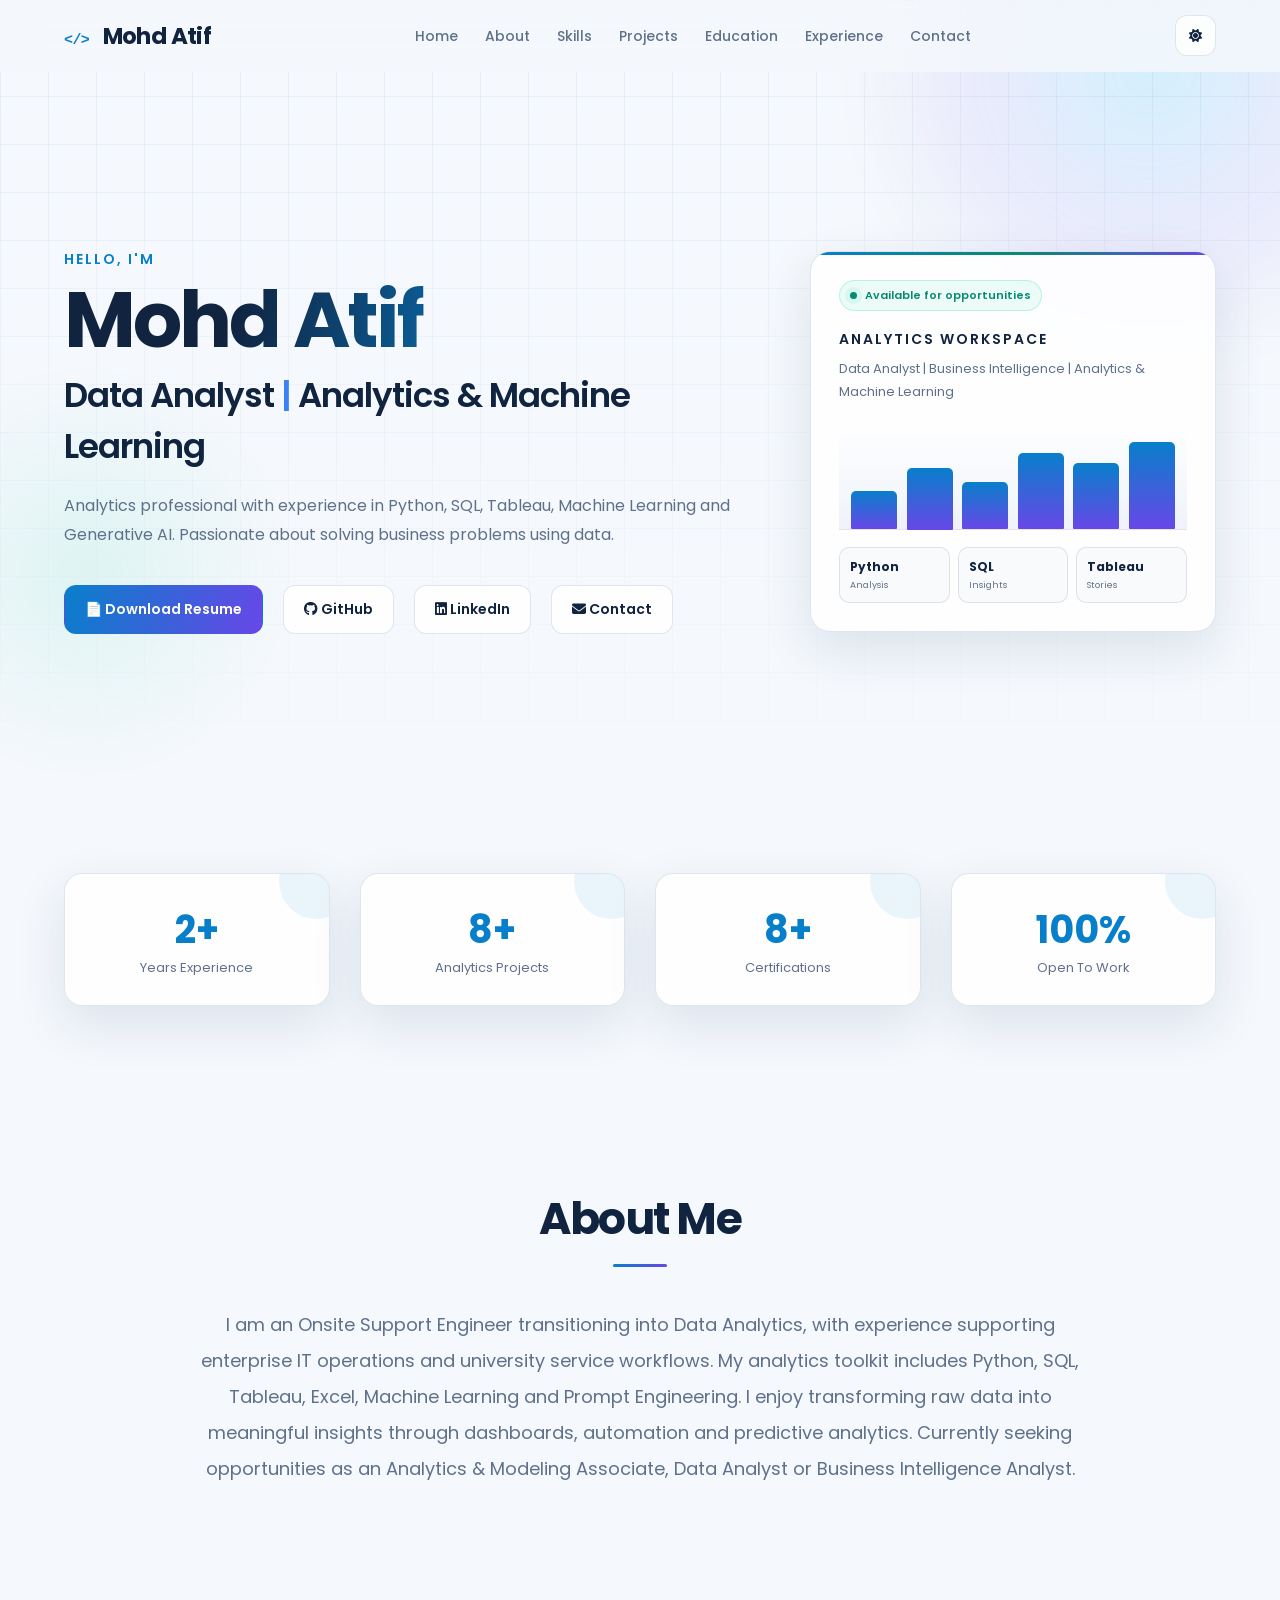
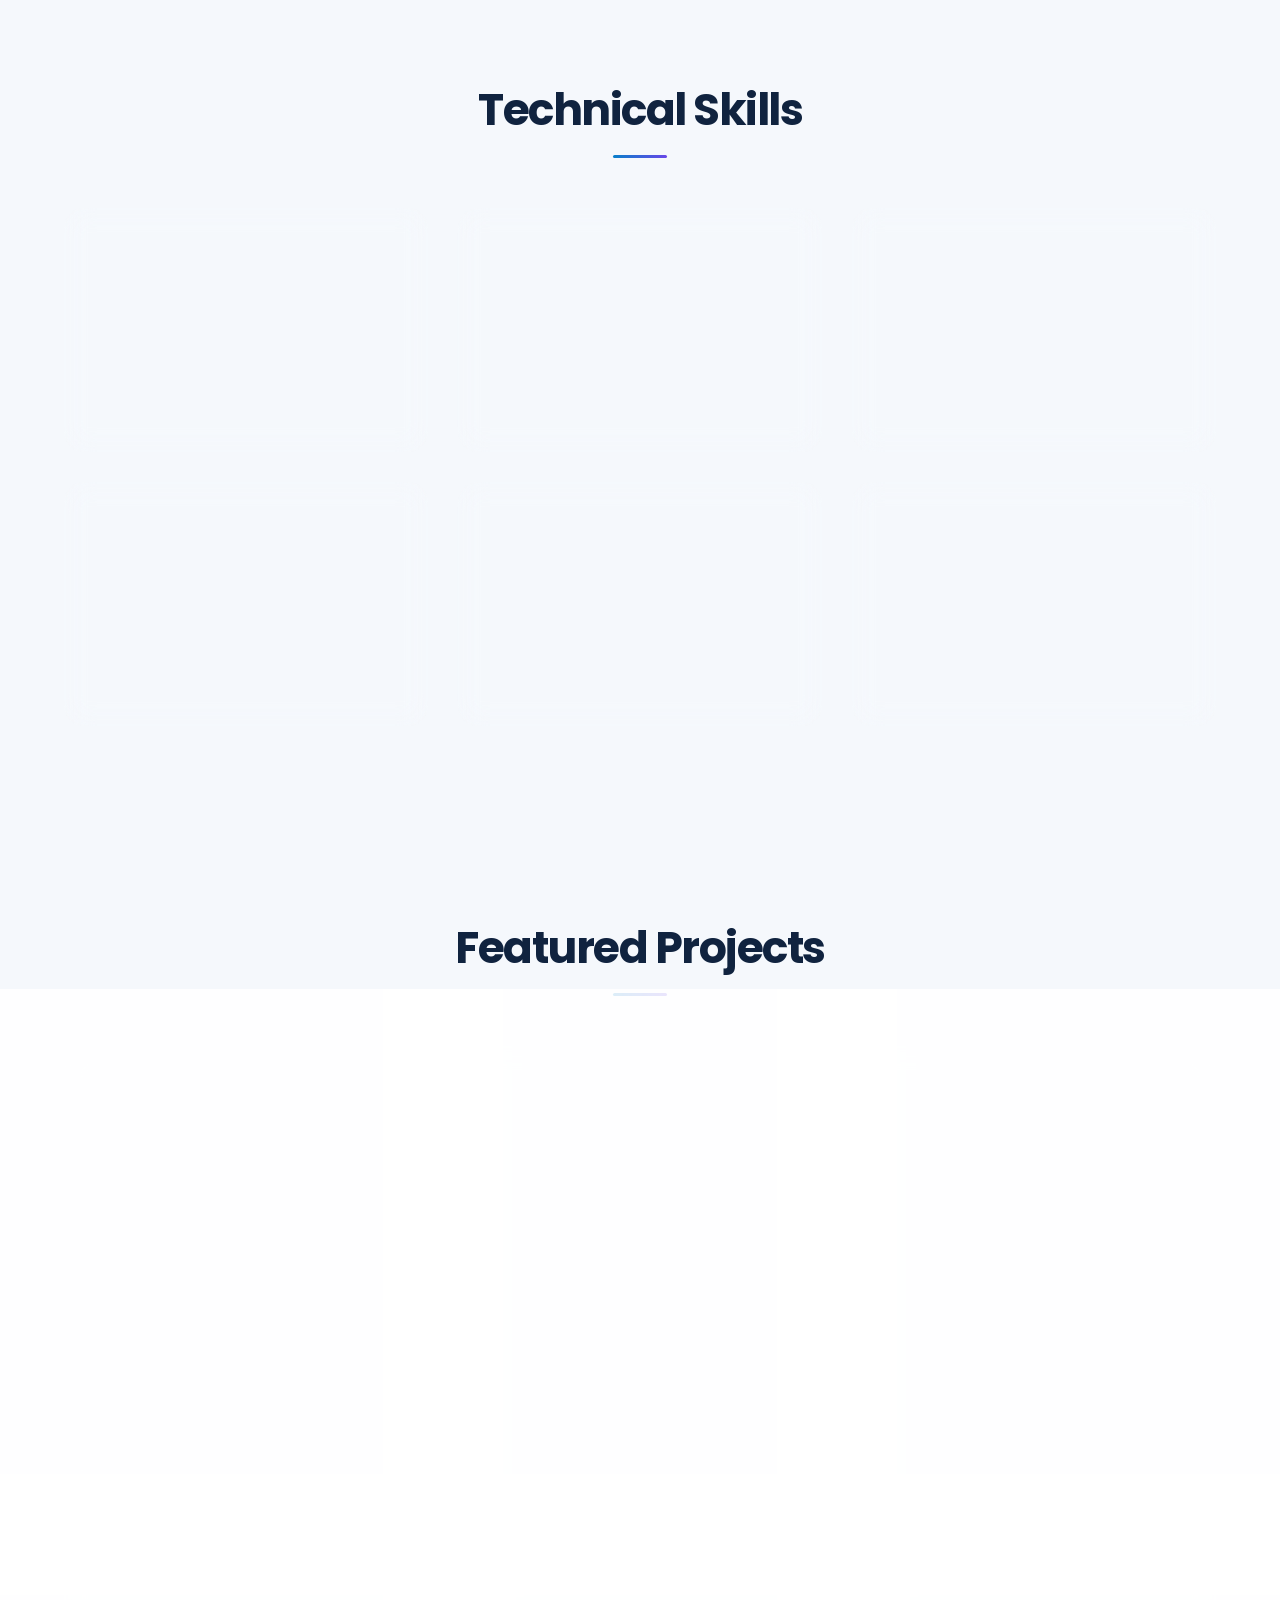
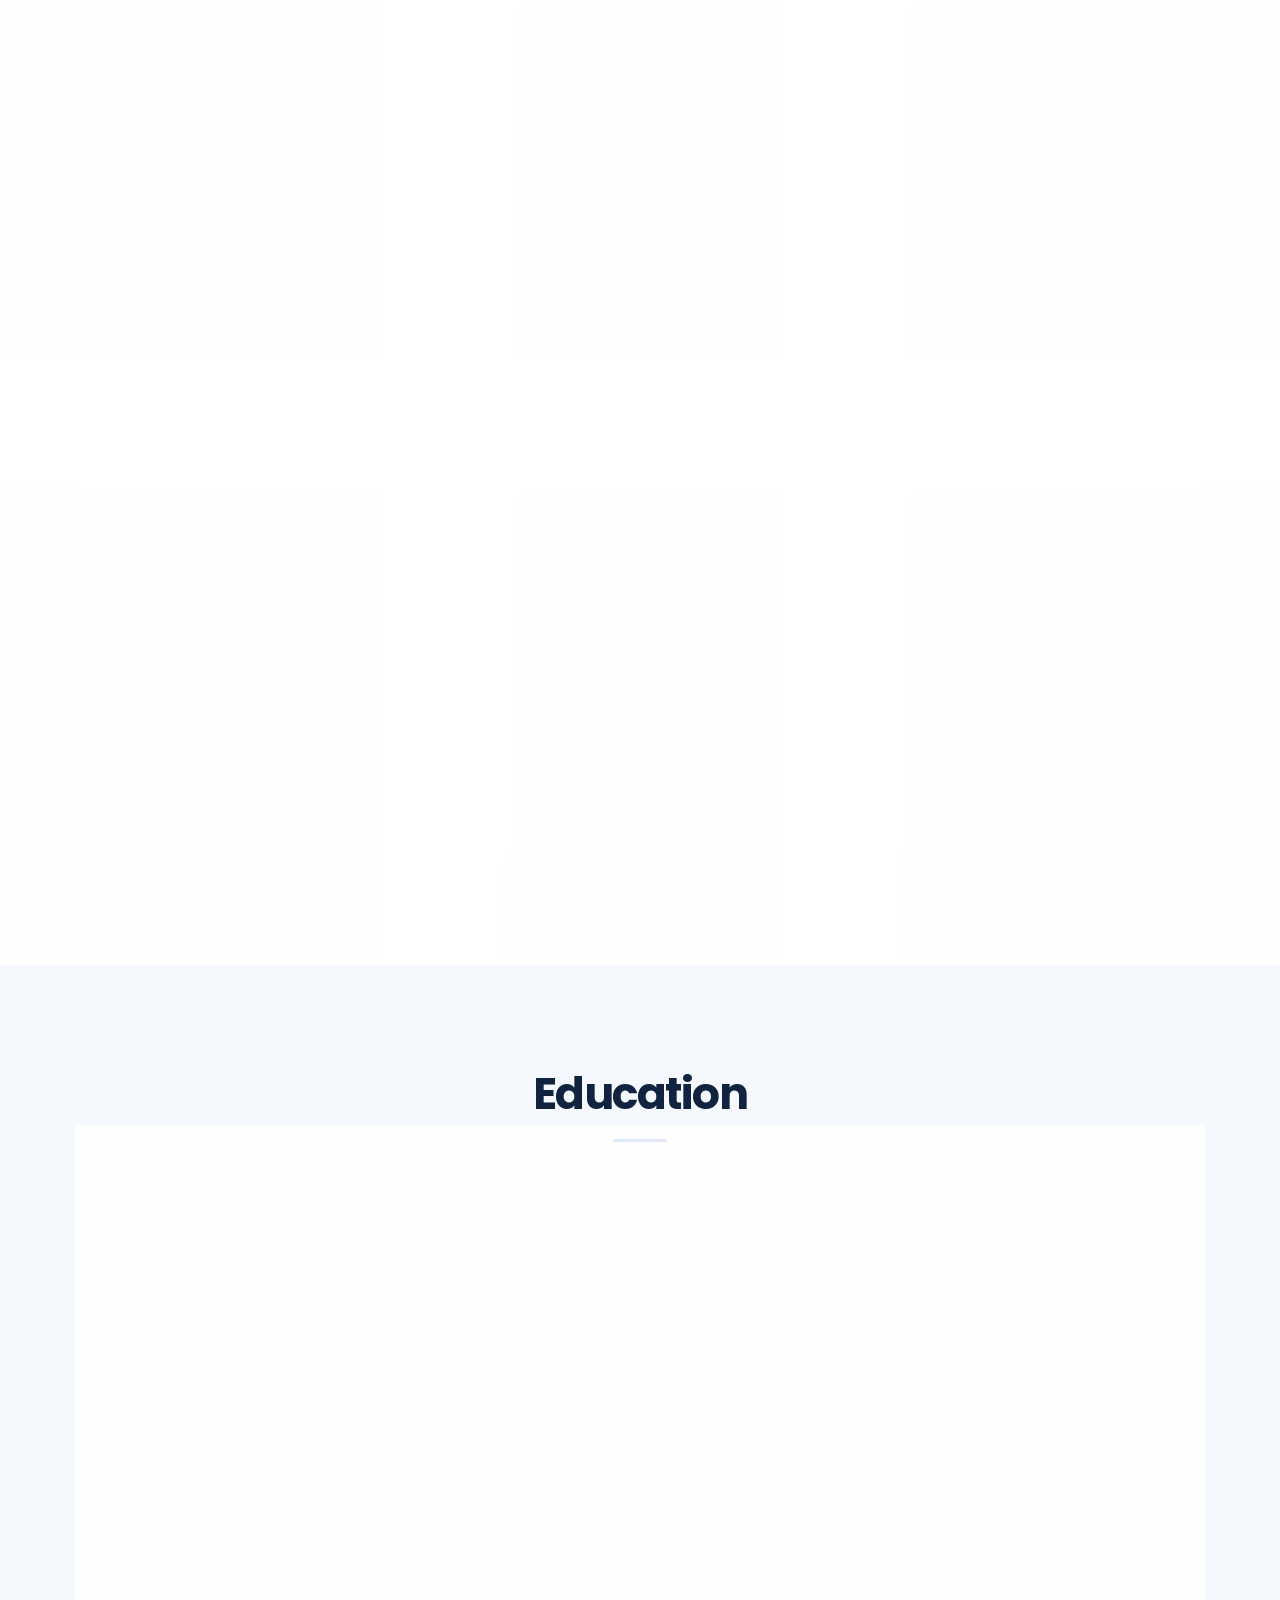
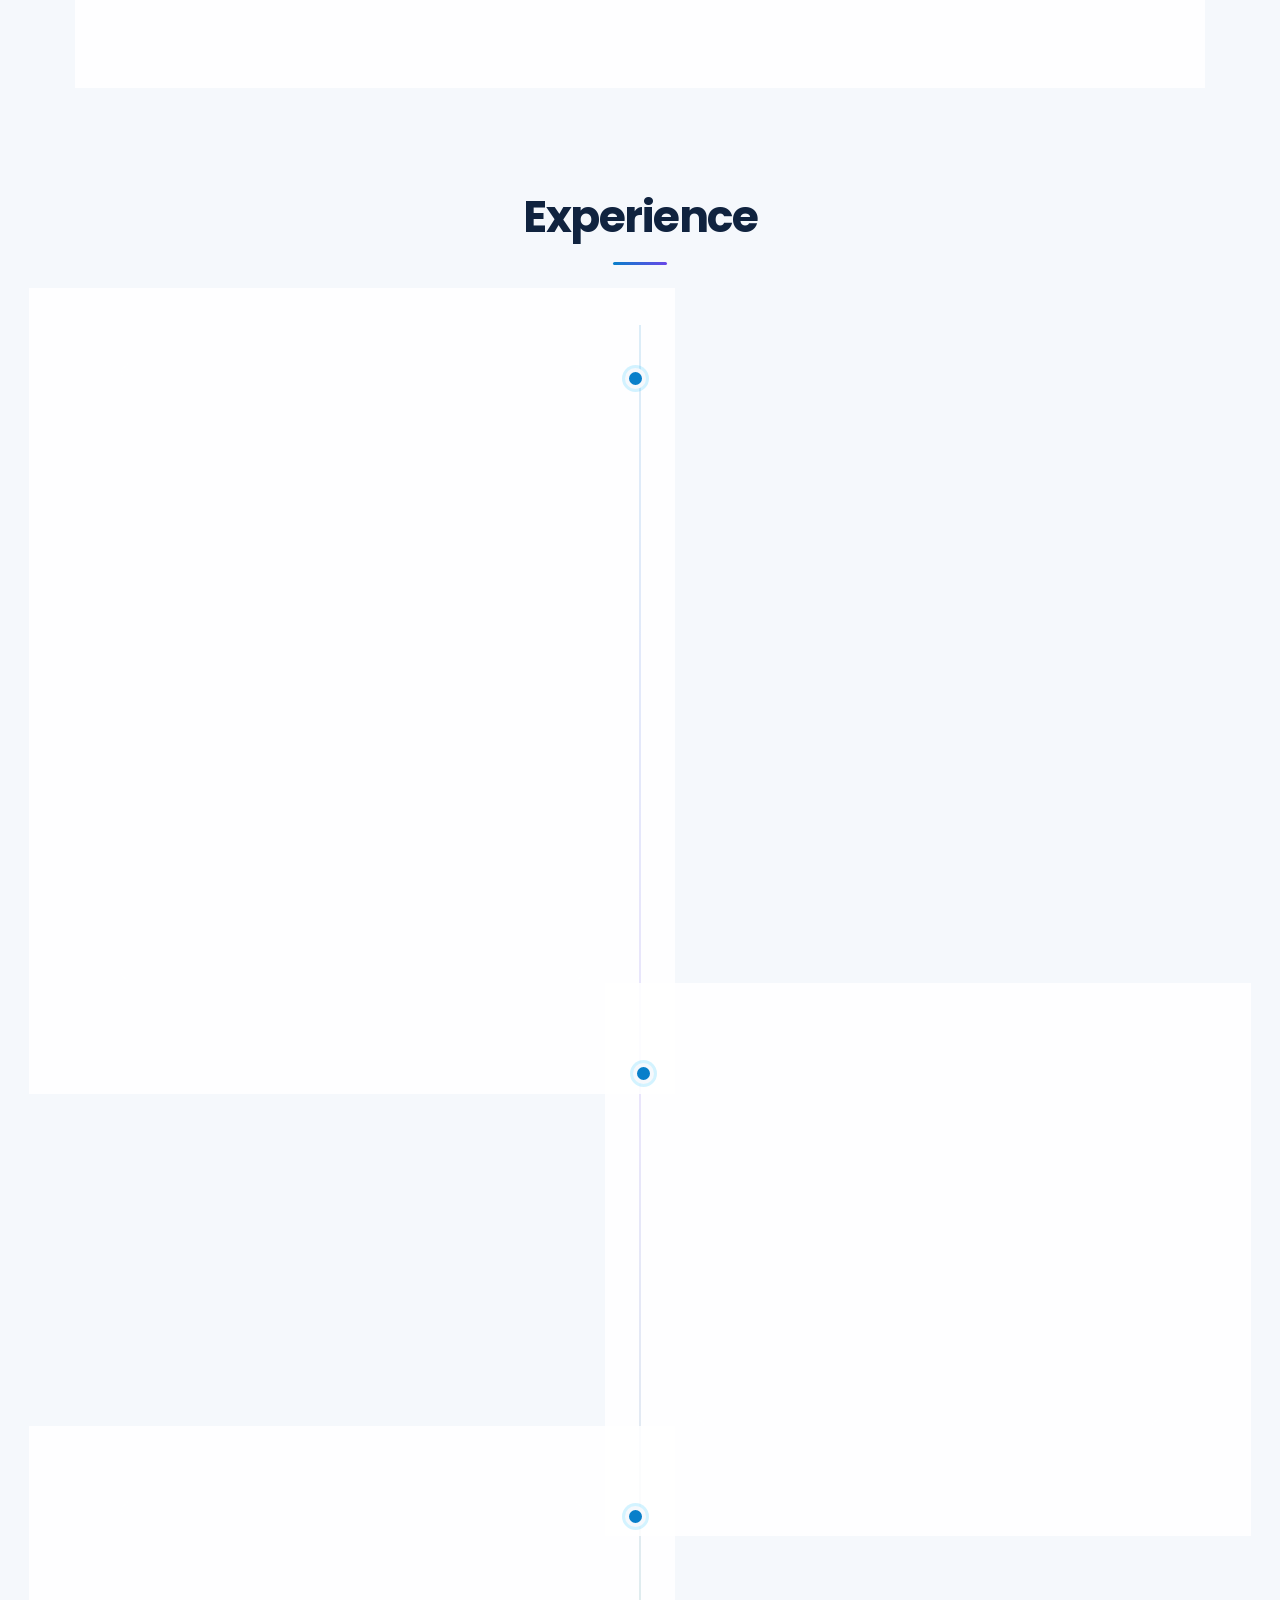
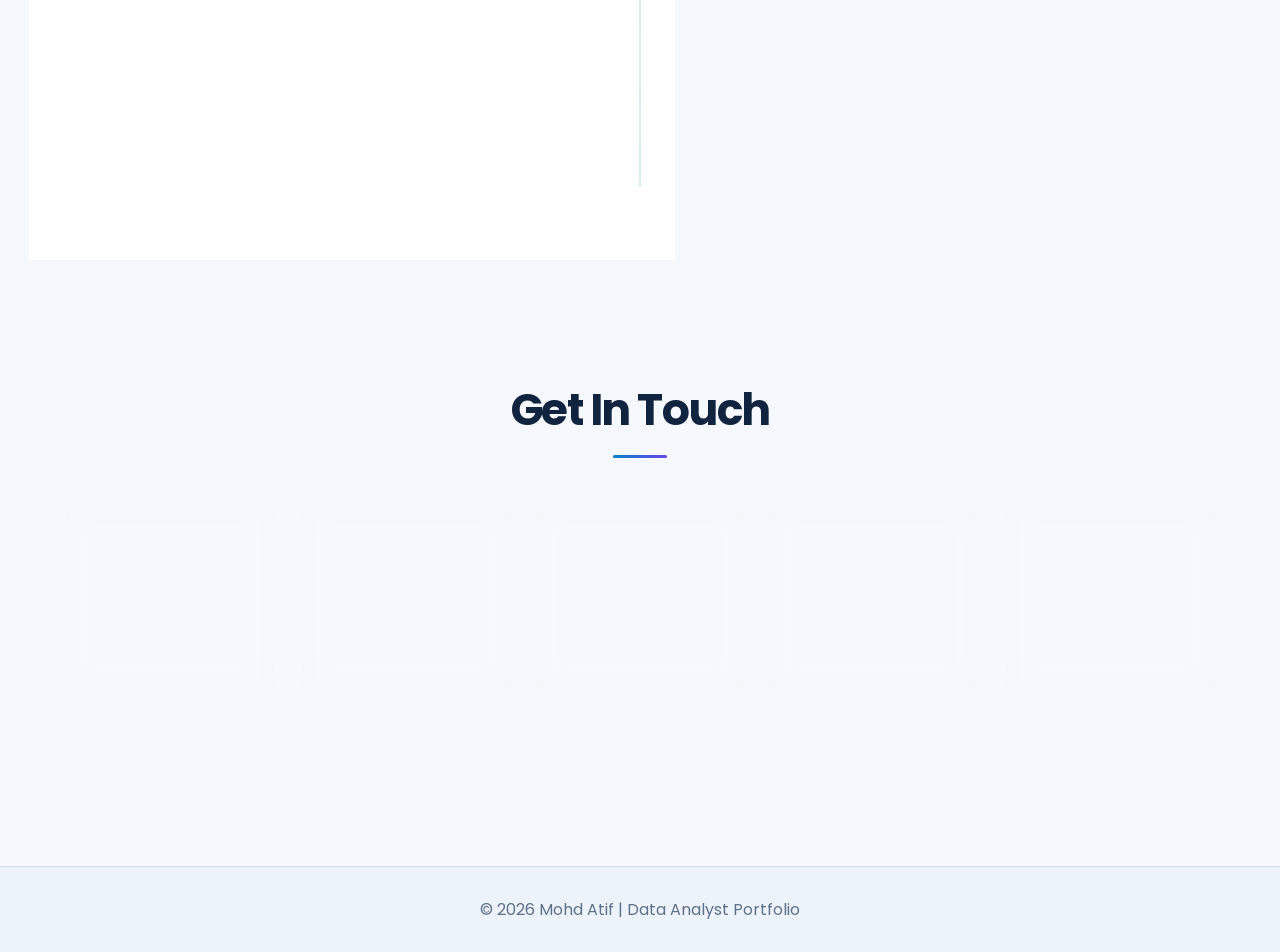
==== commit f399376c: "Use concise single-line LinkedIn label" ====
--- a/index.html
+++ b/index.html
@@ -870,7 +870,7 @@
 
 <a href="https://linkedin.com/in/mohd-atif-517262241" target="_blank">
 
-linkedin.com/in/mohd-atif-517262241
+linkedin.com/in/mohd-atif
 
 </a>
 
--- a/css/style.css
+++ b/css/style.css
@@ -961,3 +961,50 @@
   .project-card{min-height:0}
   .project-card h3,.project-card .project-tags{min-height:0}
 }
+
+
+/* Uniform text-only project cards */
+.project-grid{grid-auto-rows:1fr;align-items:stretch}
+.project-card{height:100%;min-height:455px;display:flex;flex-direction:column}
+.project-card h3{min-height:62px;margin-bottom:14px}
+.project-card .project-tags{min-height:76px}
+.project-card>p{flex:1;margin-bottom:22px}
+.project-card .project-actions{margin-top:auto}
+@media(max-width:900px){.project-grid{grid-auto-rows:auto}.project-card{min-height:0}.project-card h3,.project-card .project-tags{min-height:0}}
+
+
+/* Prevent long contact details from overflowing cards */
+.contact-card{
+  min-width:0;
+  overflow:hidden;
+}
+.contact-card p{
+  width:100%;
+  min-width:0;
+}
+.contact-card a{
+  display:inline-block;
+  max-width:100%;
+  overflow-wrap:anywhere;
+  word-break:break-word;
+  hyphens:auto;
+  line-height:1.55;
+  font-size:clamp(12px,1.05vw,14px);
+}
+@media(max-width:620px){
+  .contact-card a{font-size:13px}
+}
+
+
+/* Keep every contact detail on one clean line */
+.contact-card a{
+  white-space:nowrap;
+  overflow-wrap:normal;
+  word-break:normal;
+  hyphens:none;
+  font-size:clamp(10px,.82vw,13px);
+}
+@media(max-width:900px){
+  .contact-grid{grid-template-columns:1fr}
+  .contact-card a{font-size:13px}
+}
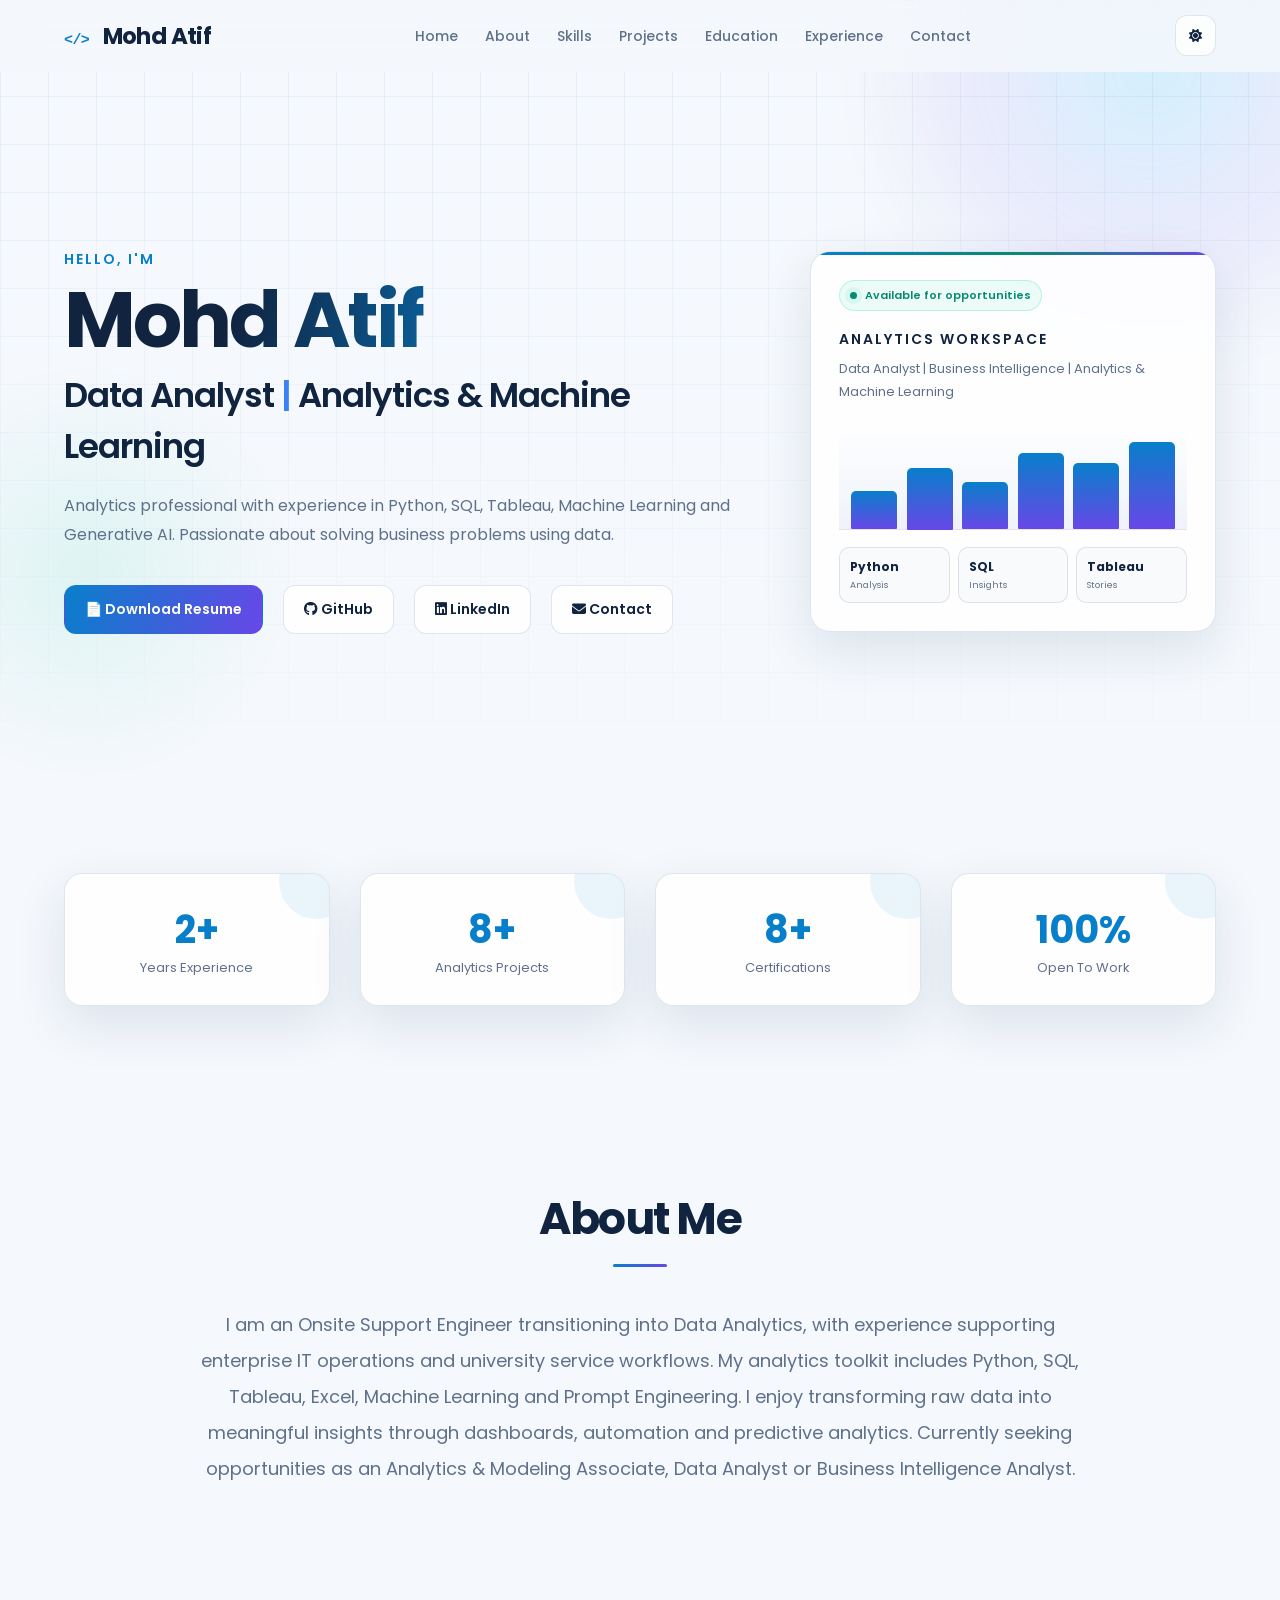
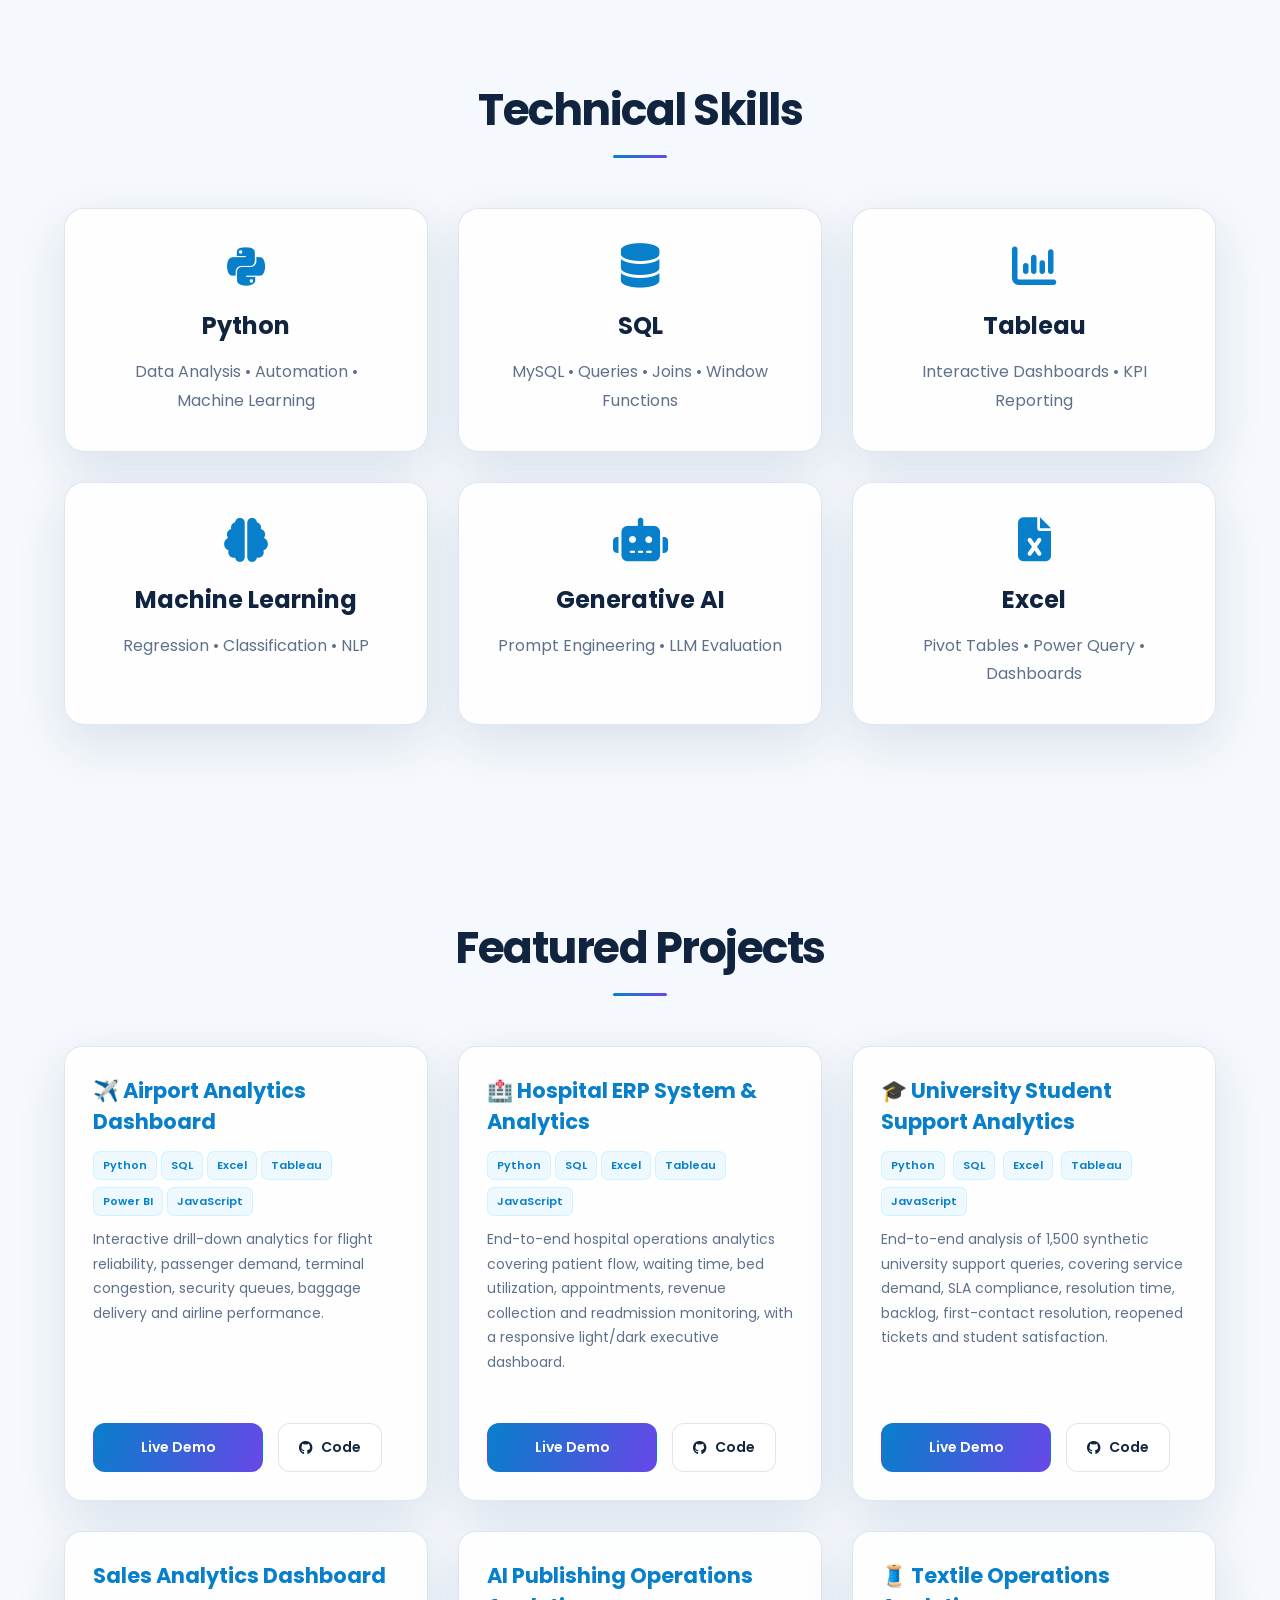
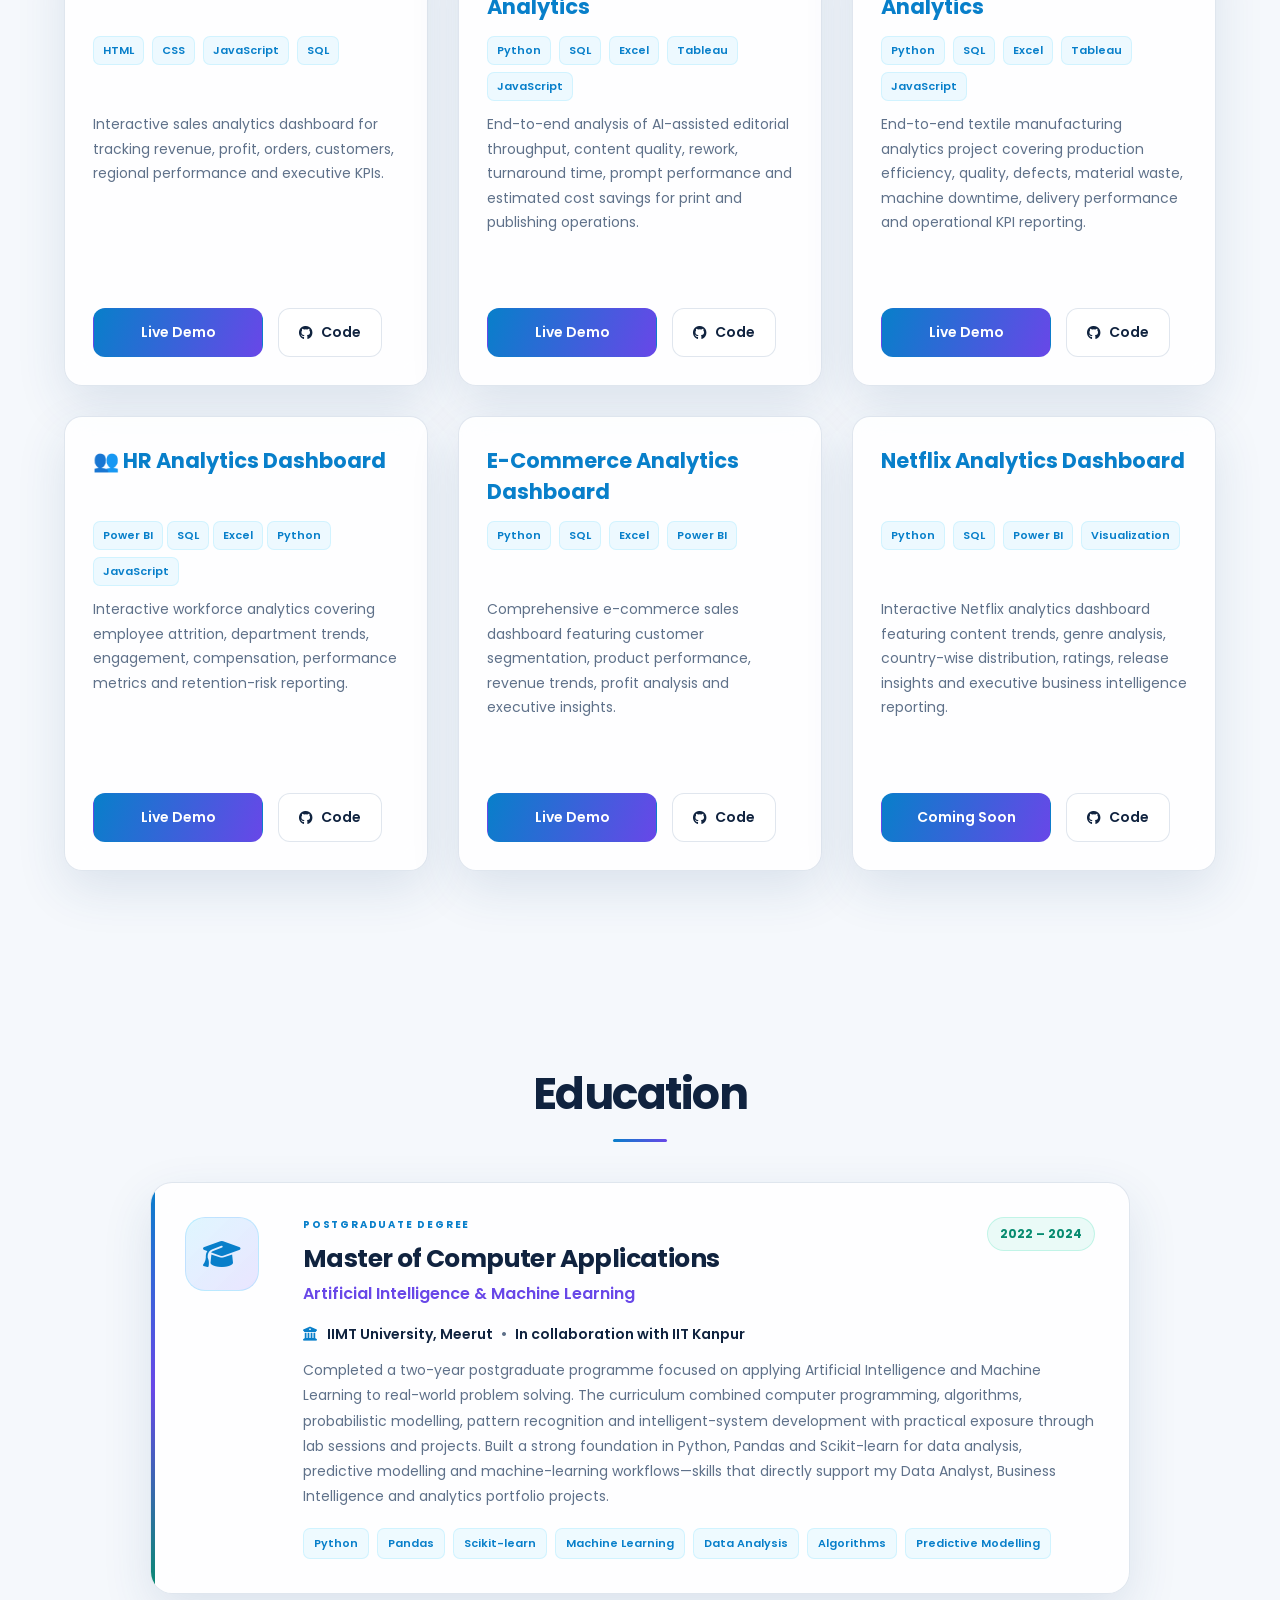
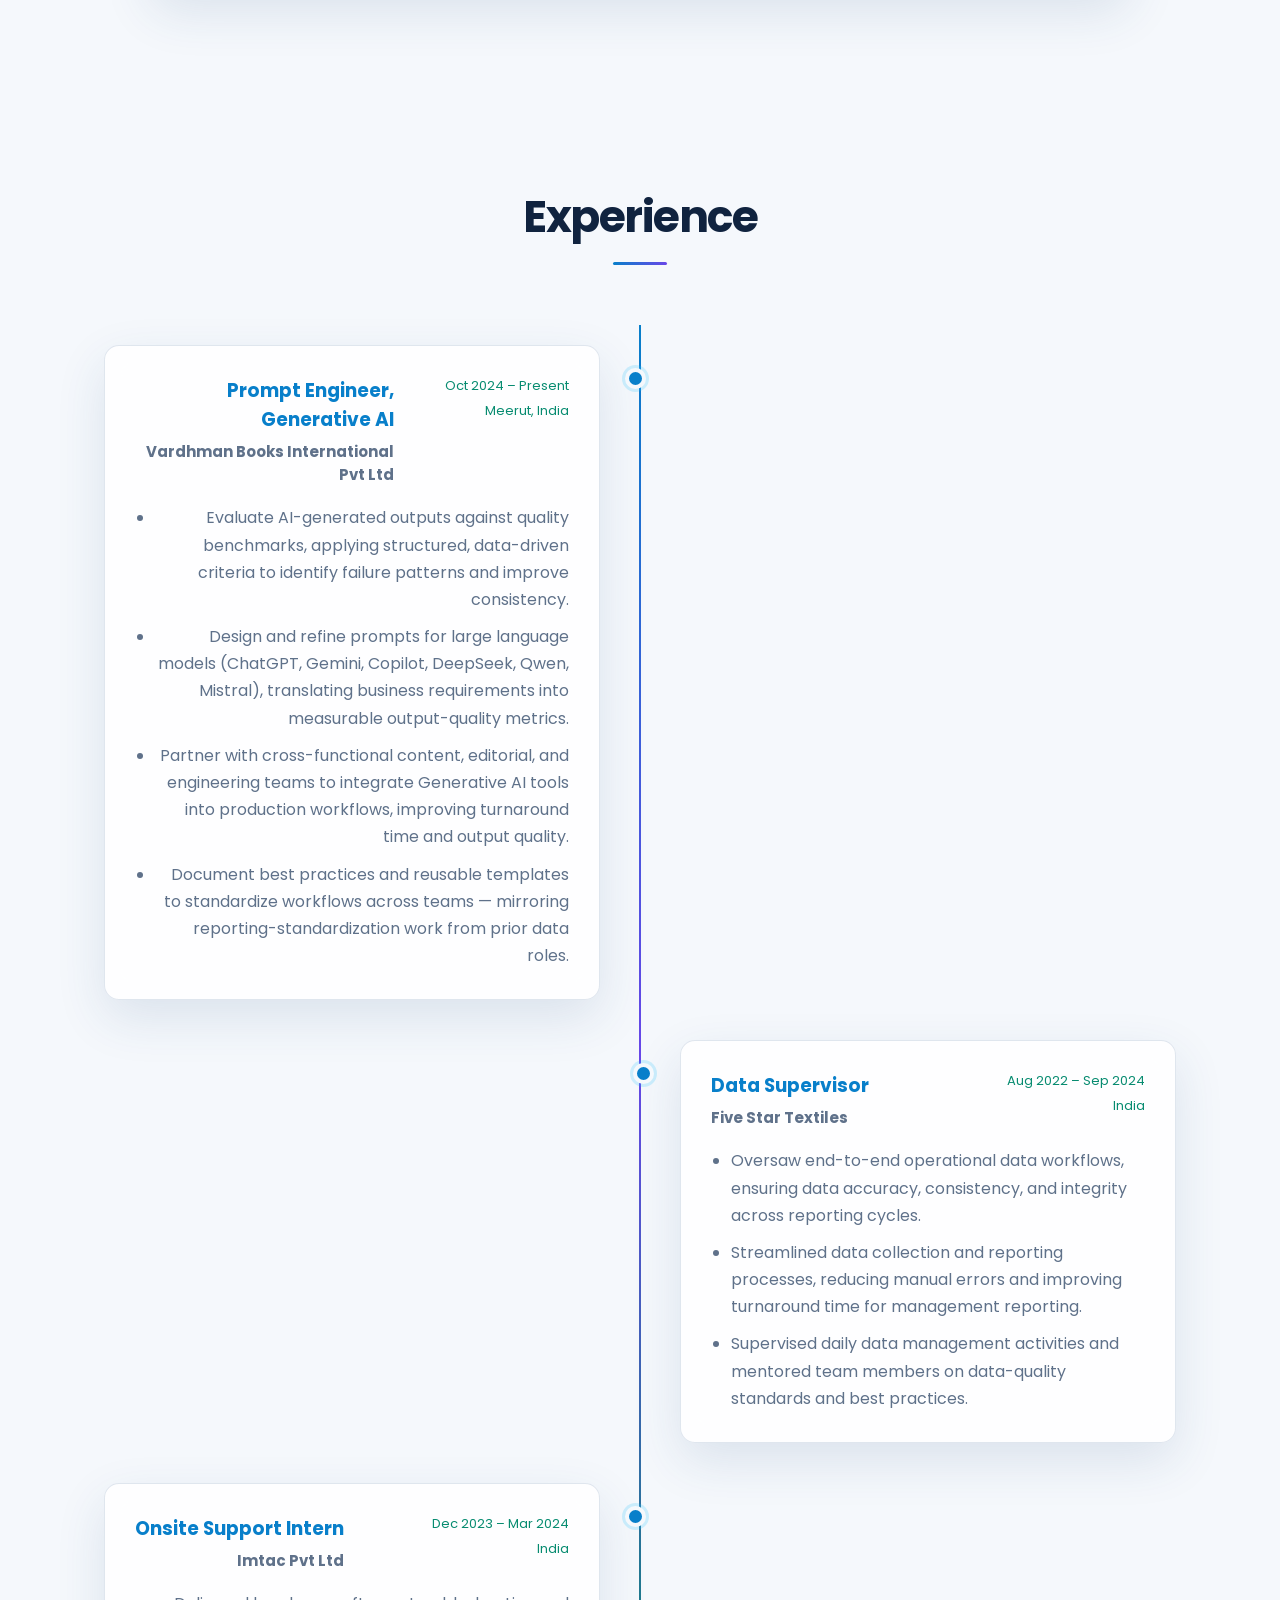
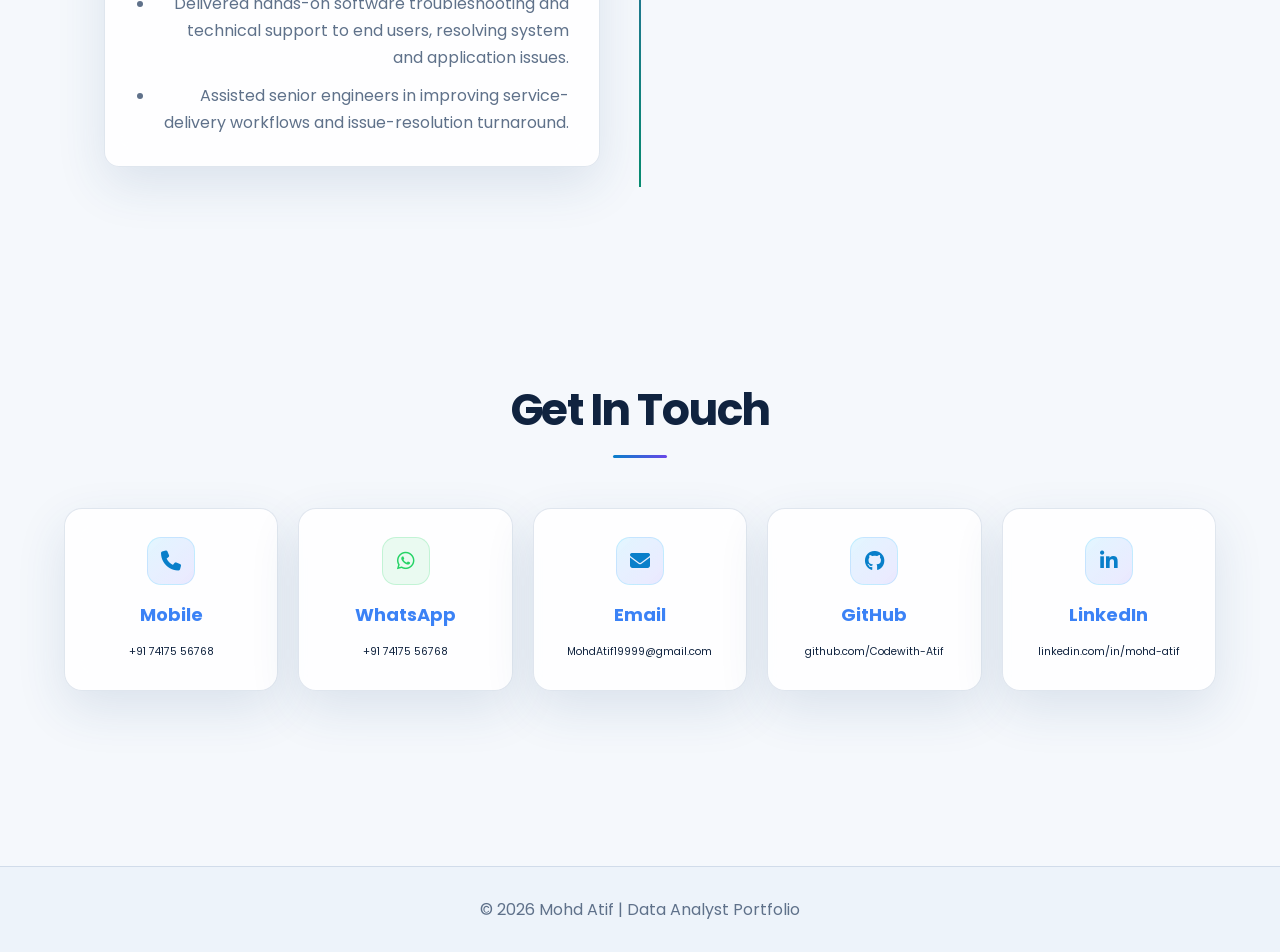
==== commit 82ae58bd: "Bust portfolio stylesheet cache" ====
--- a/index.html
+++ b/index.html
@@ -19,7 +19,7 @@
 <link href="https://fonts.googleapis.com/css2?family=Poppins:wght@300;400;500;600;700;800&display=swap"
 rel="stylesheet">
 
-<link rel="stylesheet" href="css/style.css?v=20260711-1">
+<link rel="stylesheet" href="css/style.css?v=20260711-contact3">
 
 <link rel="stylesheet"
 href="https://cdnjs.cloudflare.com/ajax/libs/font-awesome/6.6.0/css/all.min.css">
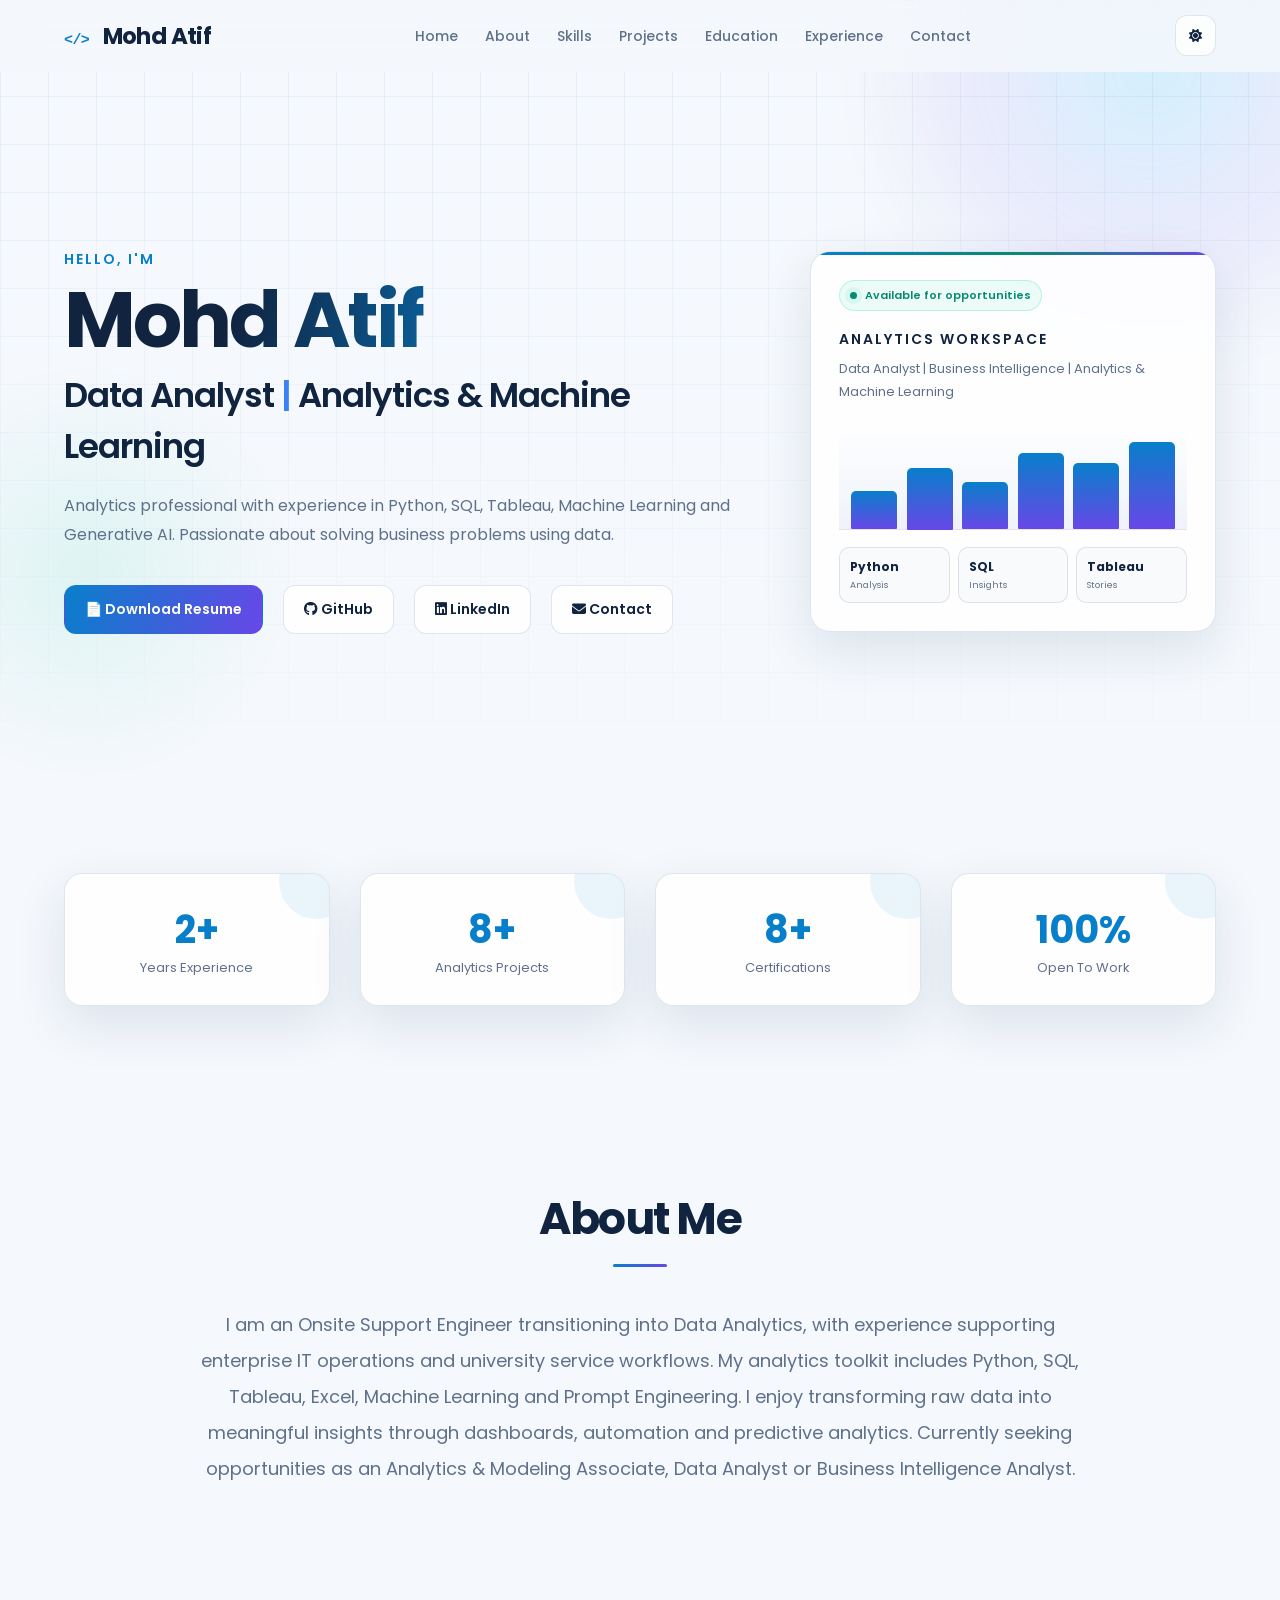
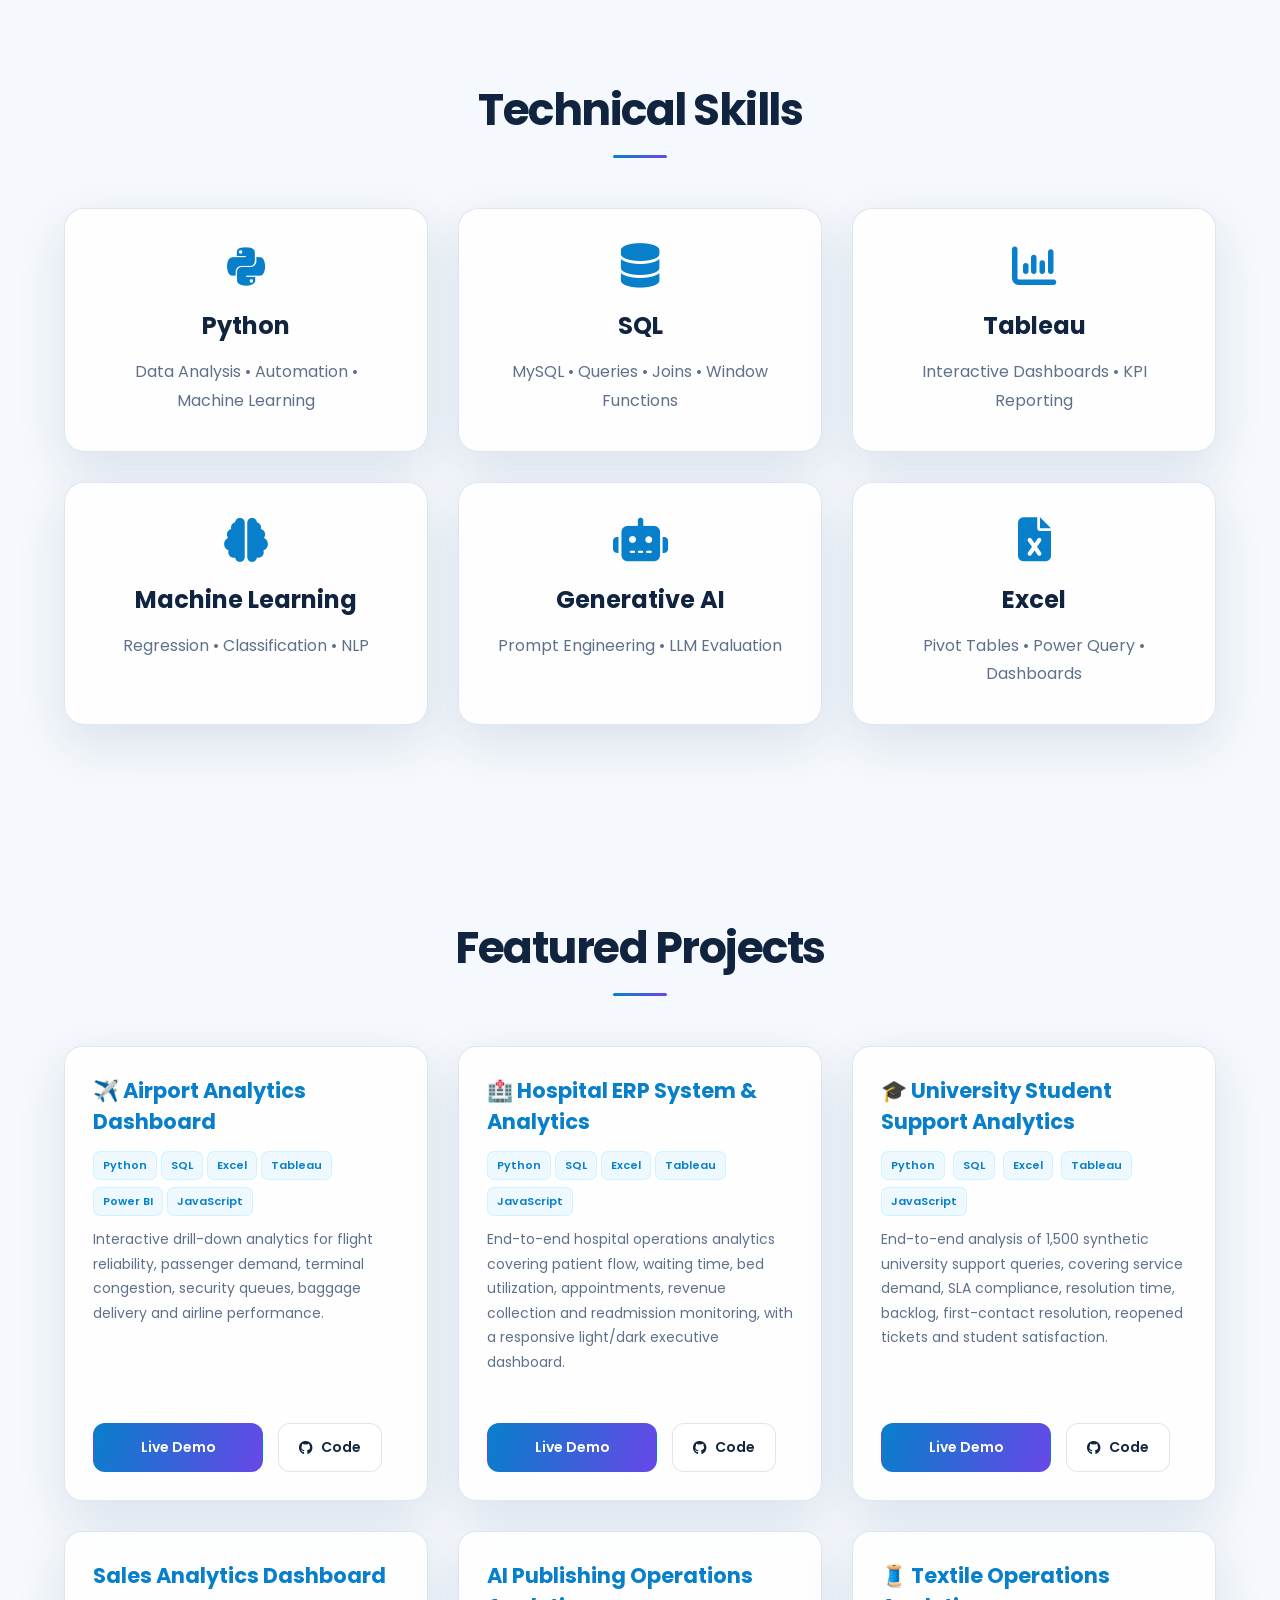
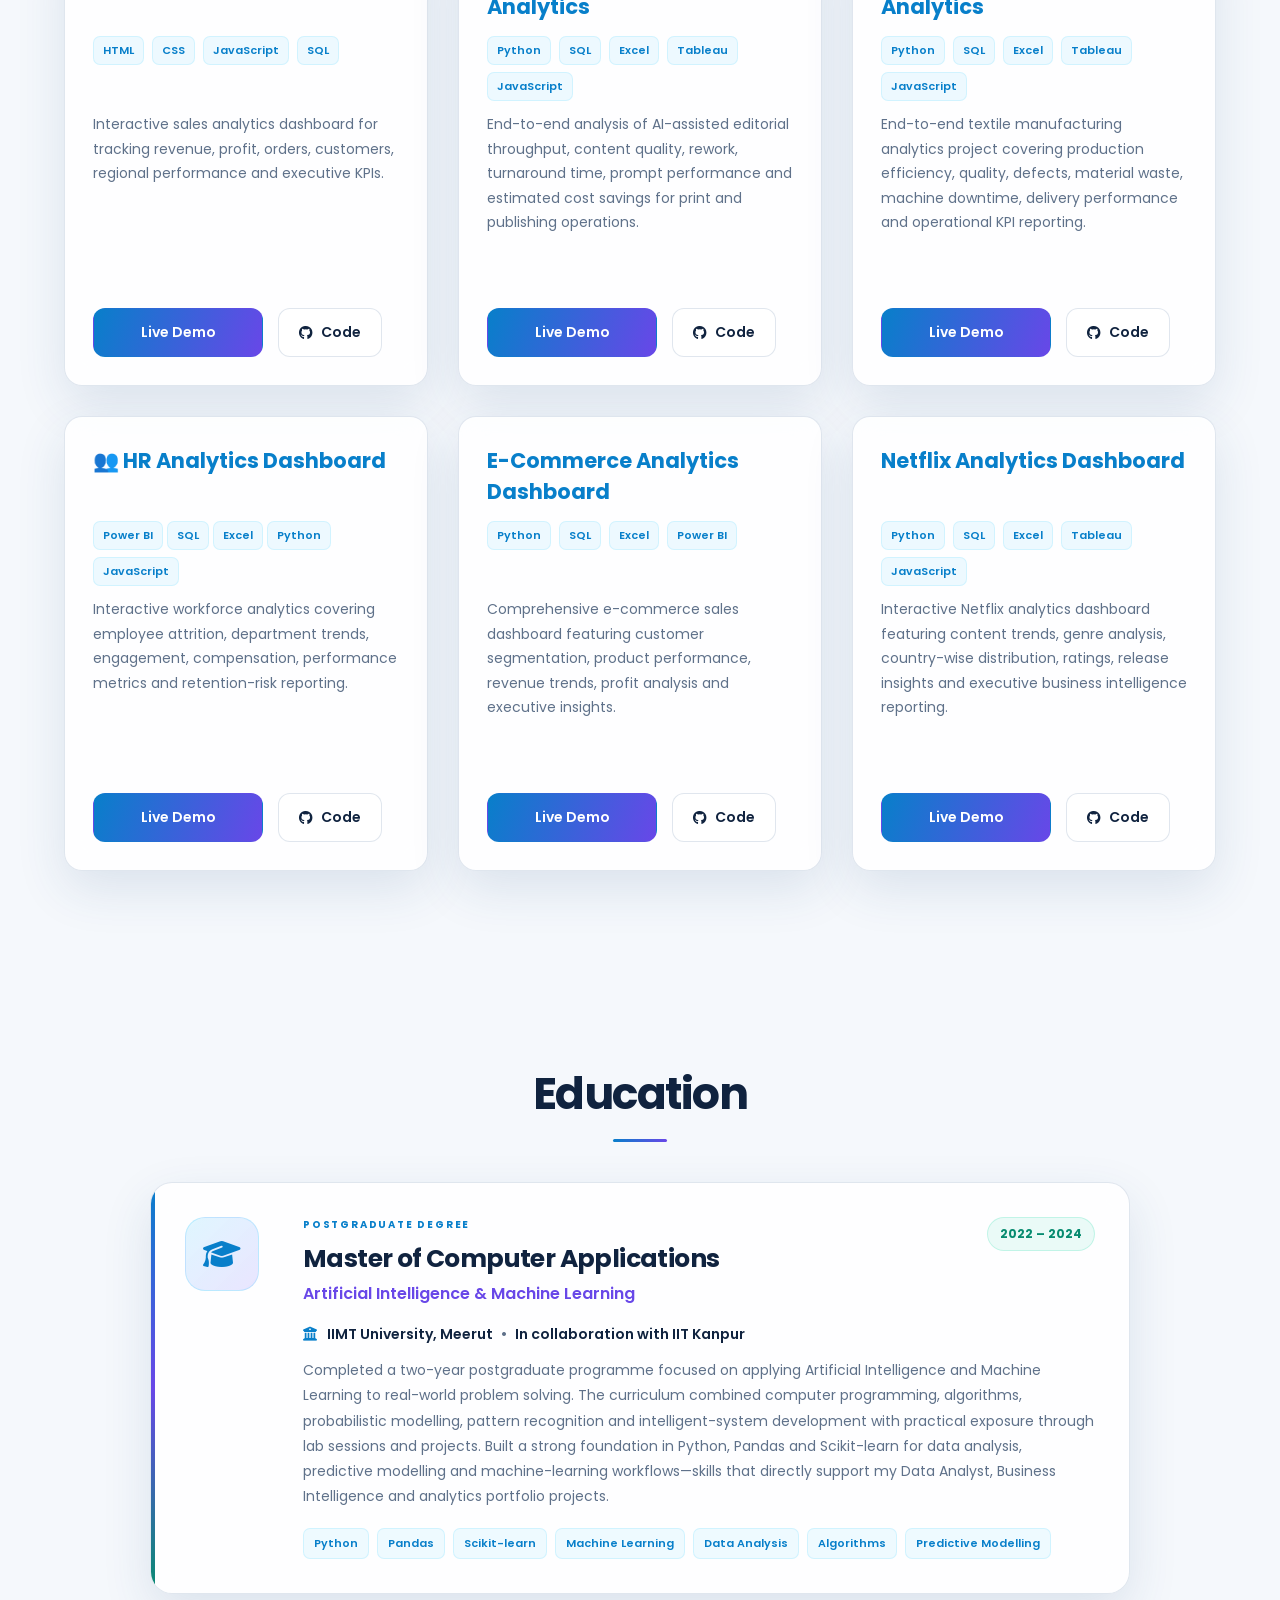
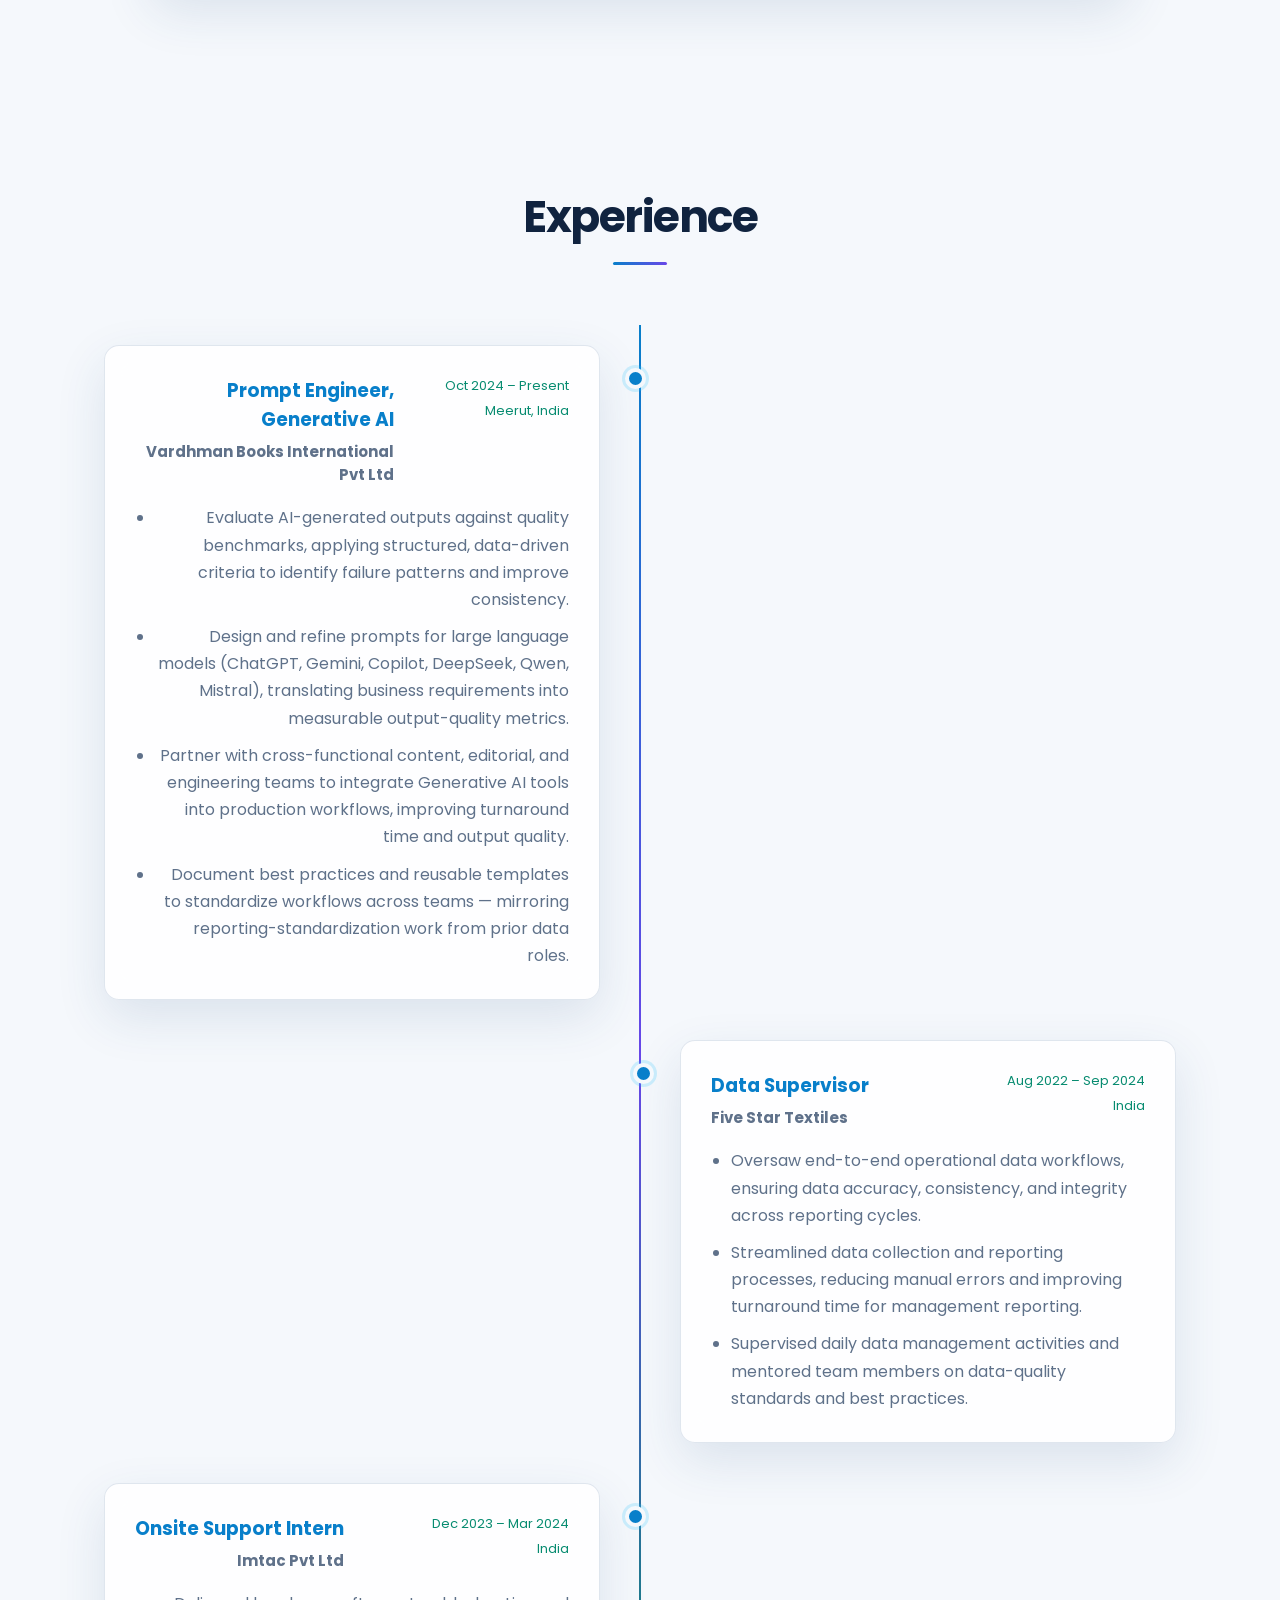
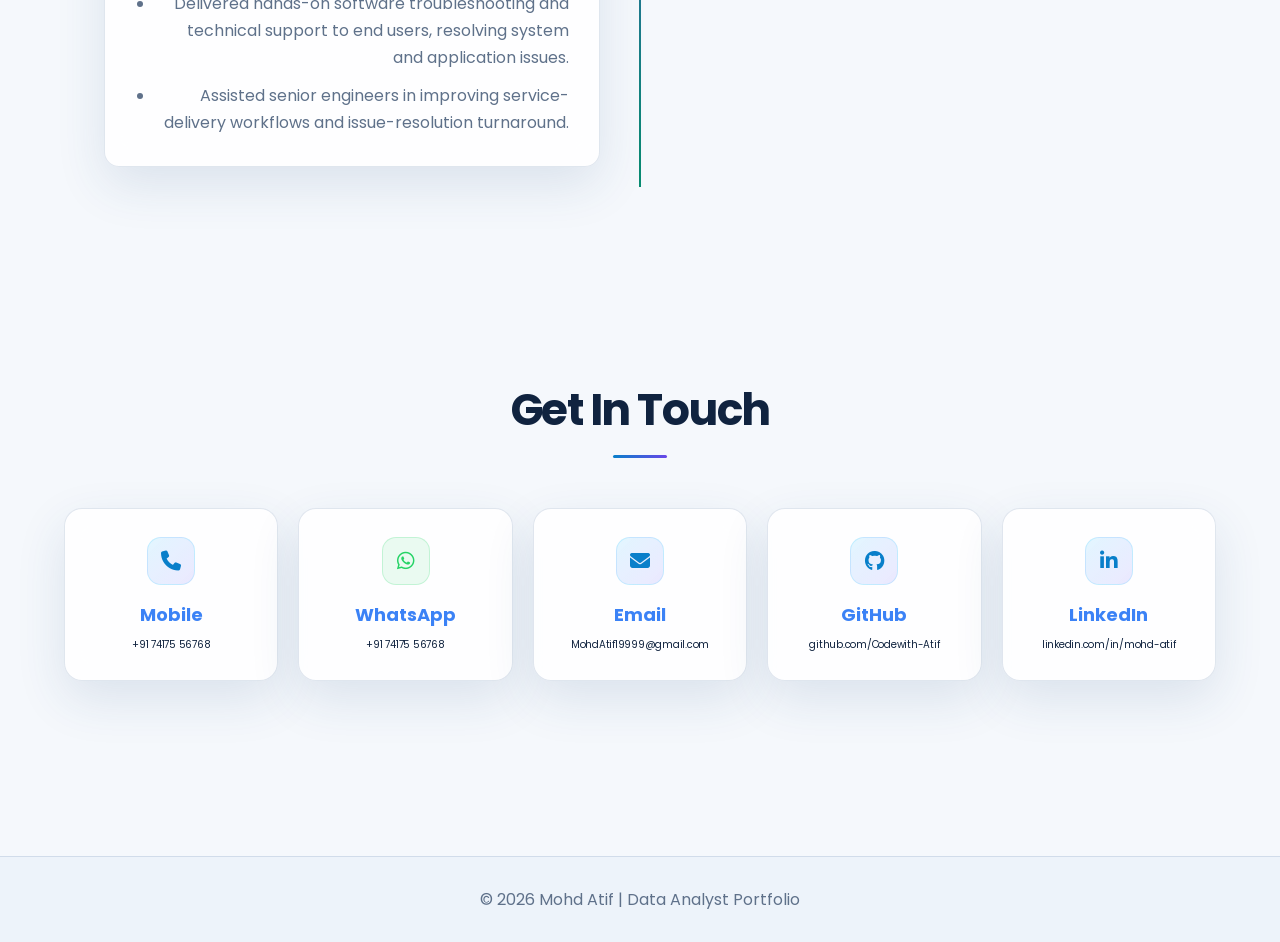
==== commit 4c2c9705: "Link Netflix analytics dashboard in portfolio" ====
--- a/index.html
+++ b/index.html
@@ -603,8 +603,9 @@
 
 <span>Python</span>
 <span>SQL</span>
-<span>Power BI</span>
-<span>Visualization</span>
+<span>Excel</span>
+<span>Tableau</span>
+<span>JavaScript</span>
 
 </div>
 
@@ -619,15 +620,17 @@
 <div class="project-actions">
 
 
-<a href="#"
+<a href="./netflix-analytics-dashboard/index.html"
+target="_blank"
 class="btn primary">
 
-Coming Soon
-
-</a>
-
-
-<a href="#"
+Live Demo
+
+</a>
+
+
+<a href="https://github.com/Codewith-Atif/portfolio/tree/main/netflix-analytics-dashboard"
+target="_blank"
 class="btn">
 
 <i class="fab fa-github"></i>
--- a/css/style.css
+++ b/css/style.css
@@ -1008,3 +1008,21 @@
   .contact-grid{grid-template-columns:1fr}
   .contact-card a{font-size:13px}
 }
+
+
+/* Definitive single-line contact labels */
+#contact .contact-card a{
+  display:block!important;
+  width:100%!important;
+  max-width:none!important;
+  white-space:nowrap!important;
+  overflow-wrap:normal!important;
+  word-break:keep-all!important;
+  hyphens:none!important;
+  font-size:10px!important;
+  letter-spacing:-.25px;
+  text-align:center;
+}
+@media(max-width:900px){
+  #contact .contact-card a{font-size:13px!important;letter-spacing:0}
+}
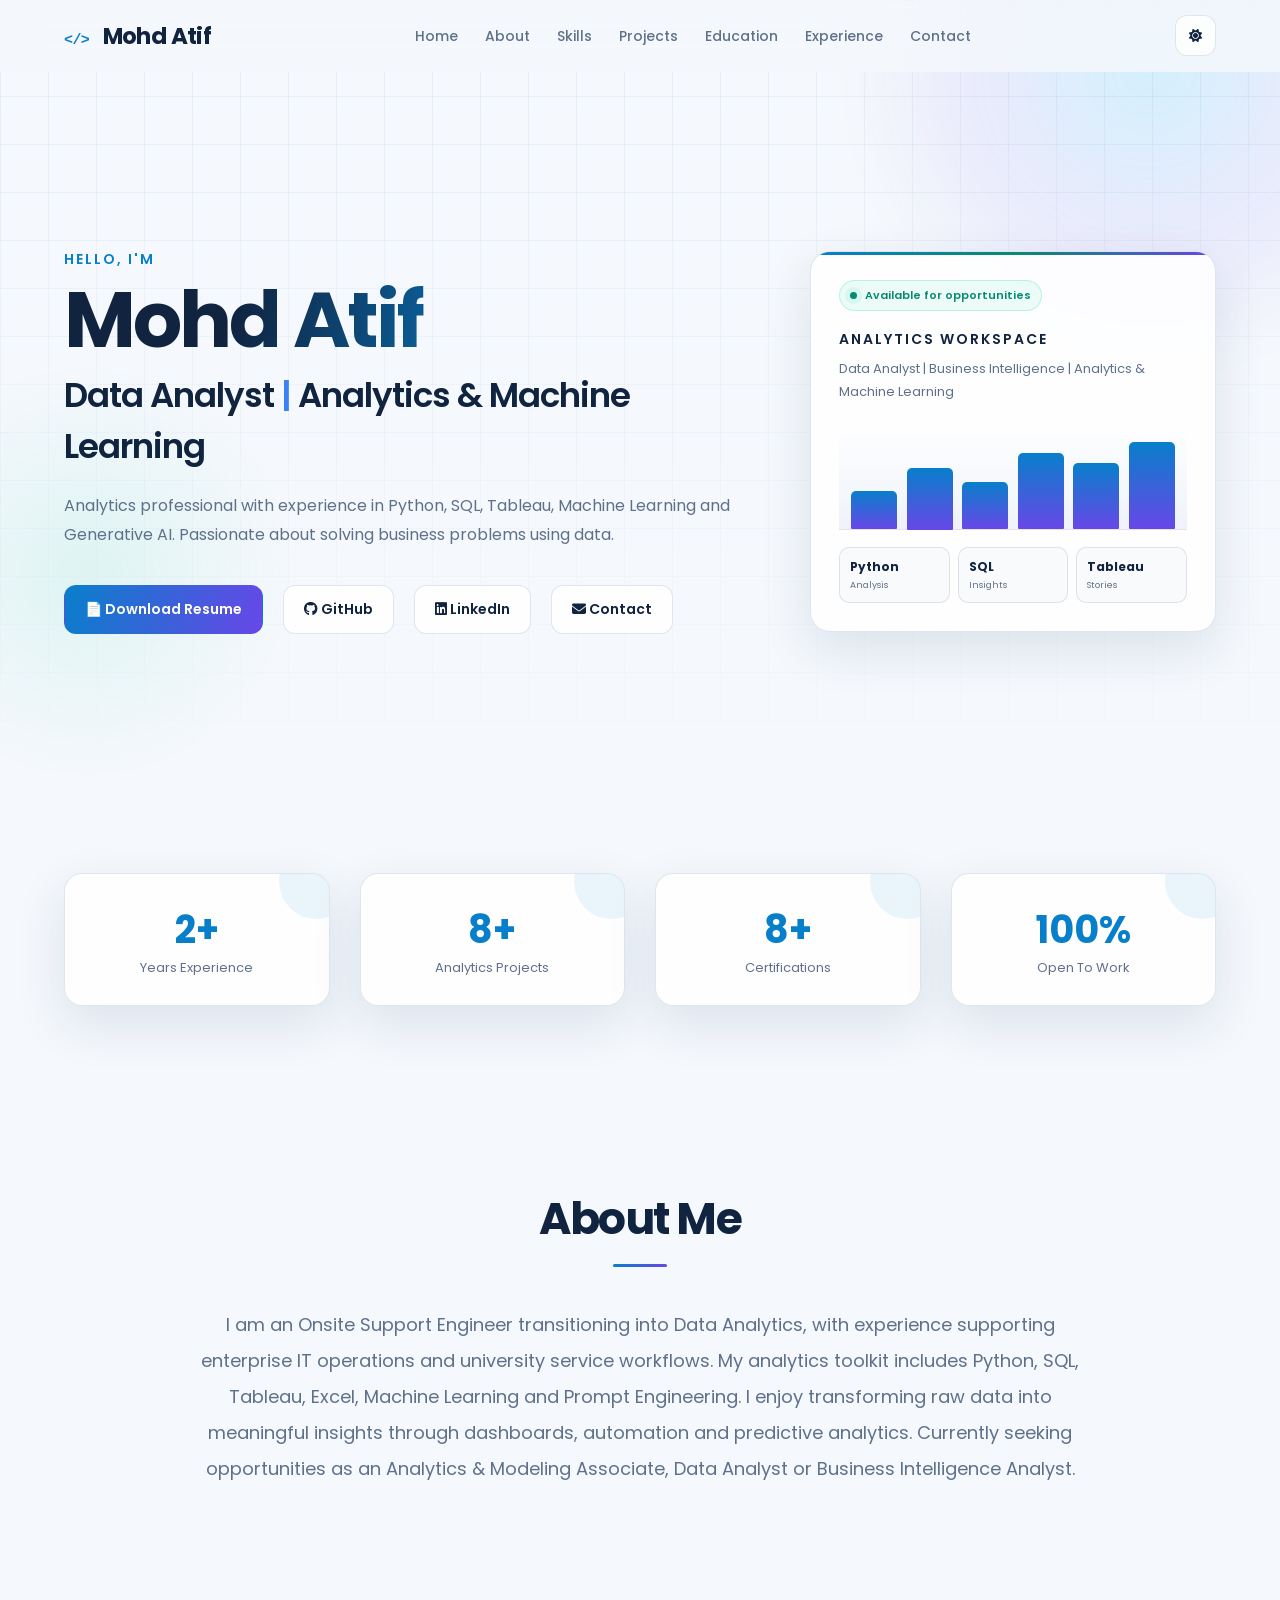
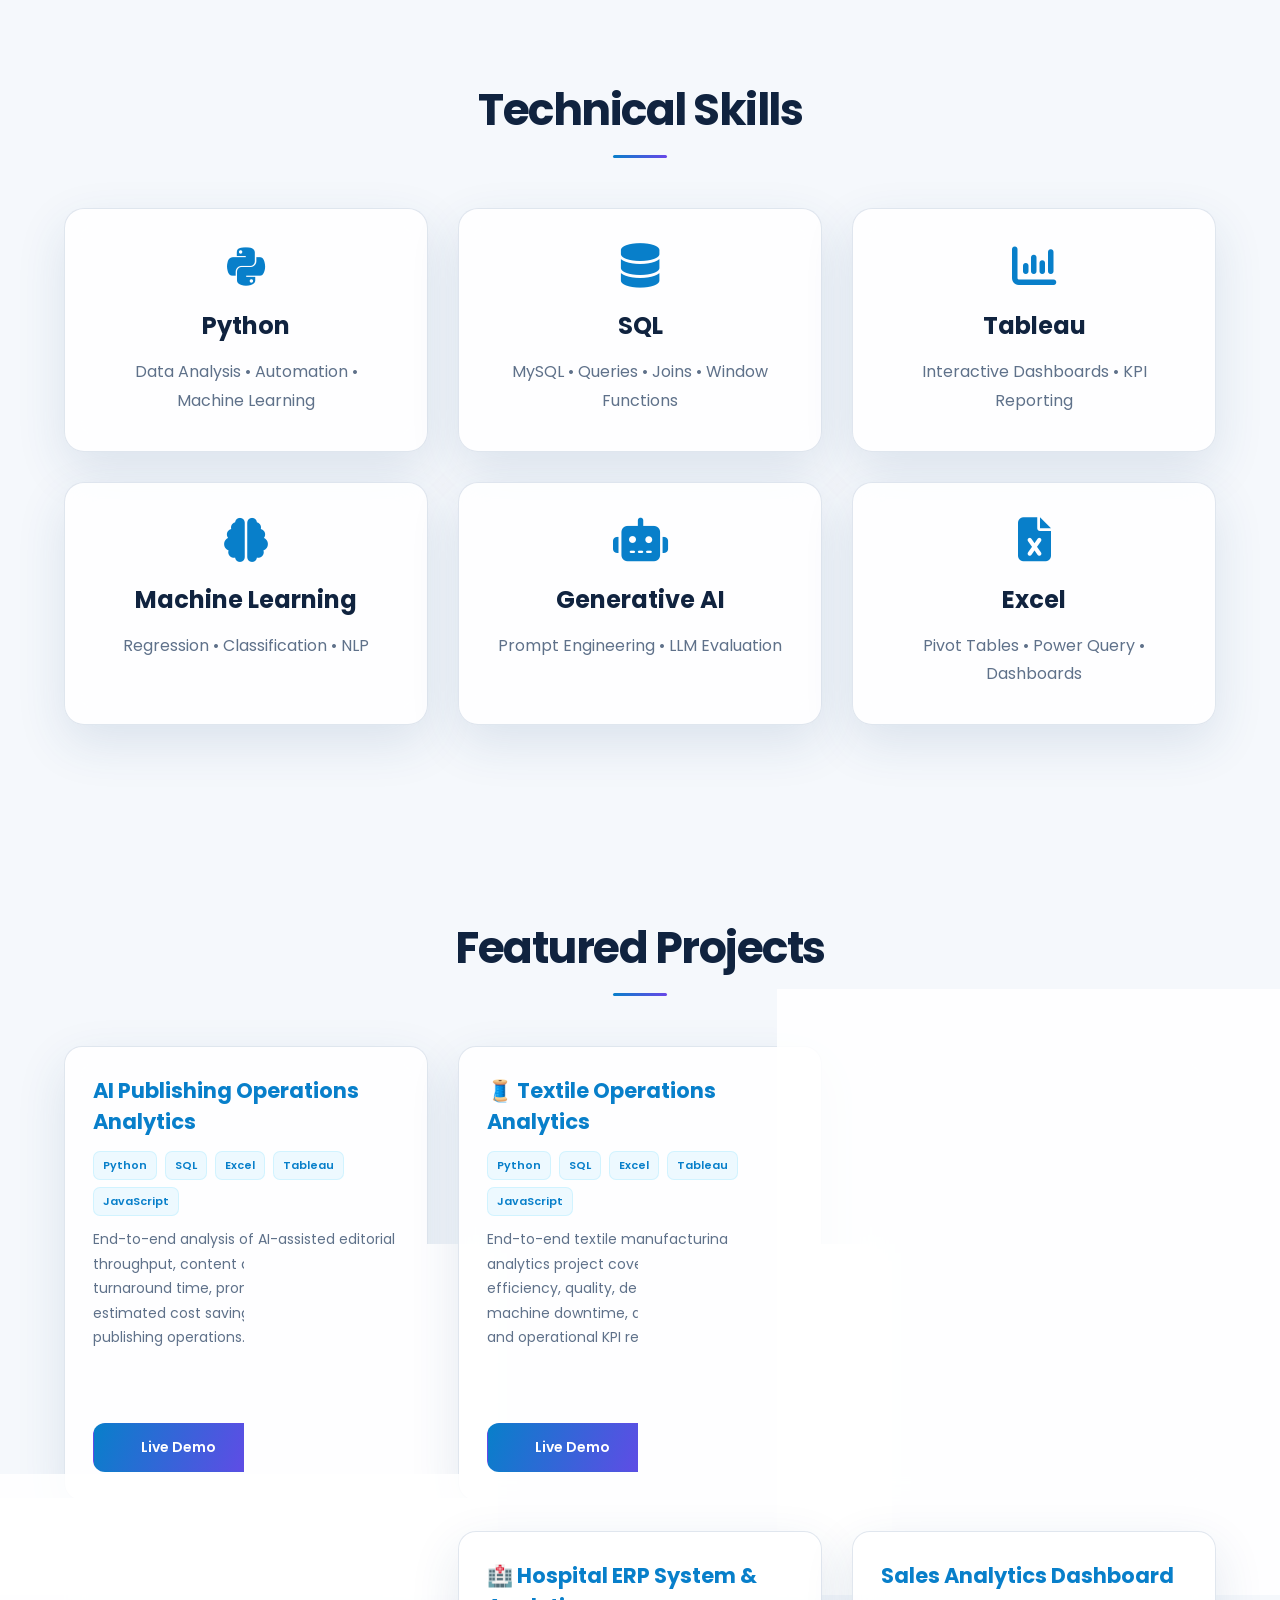
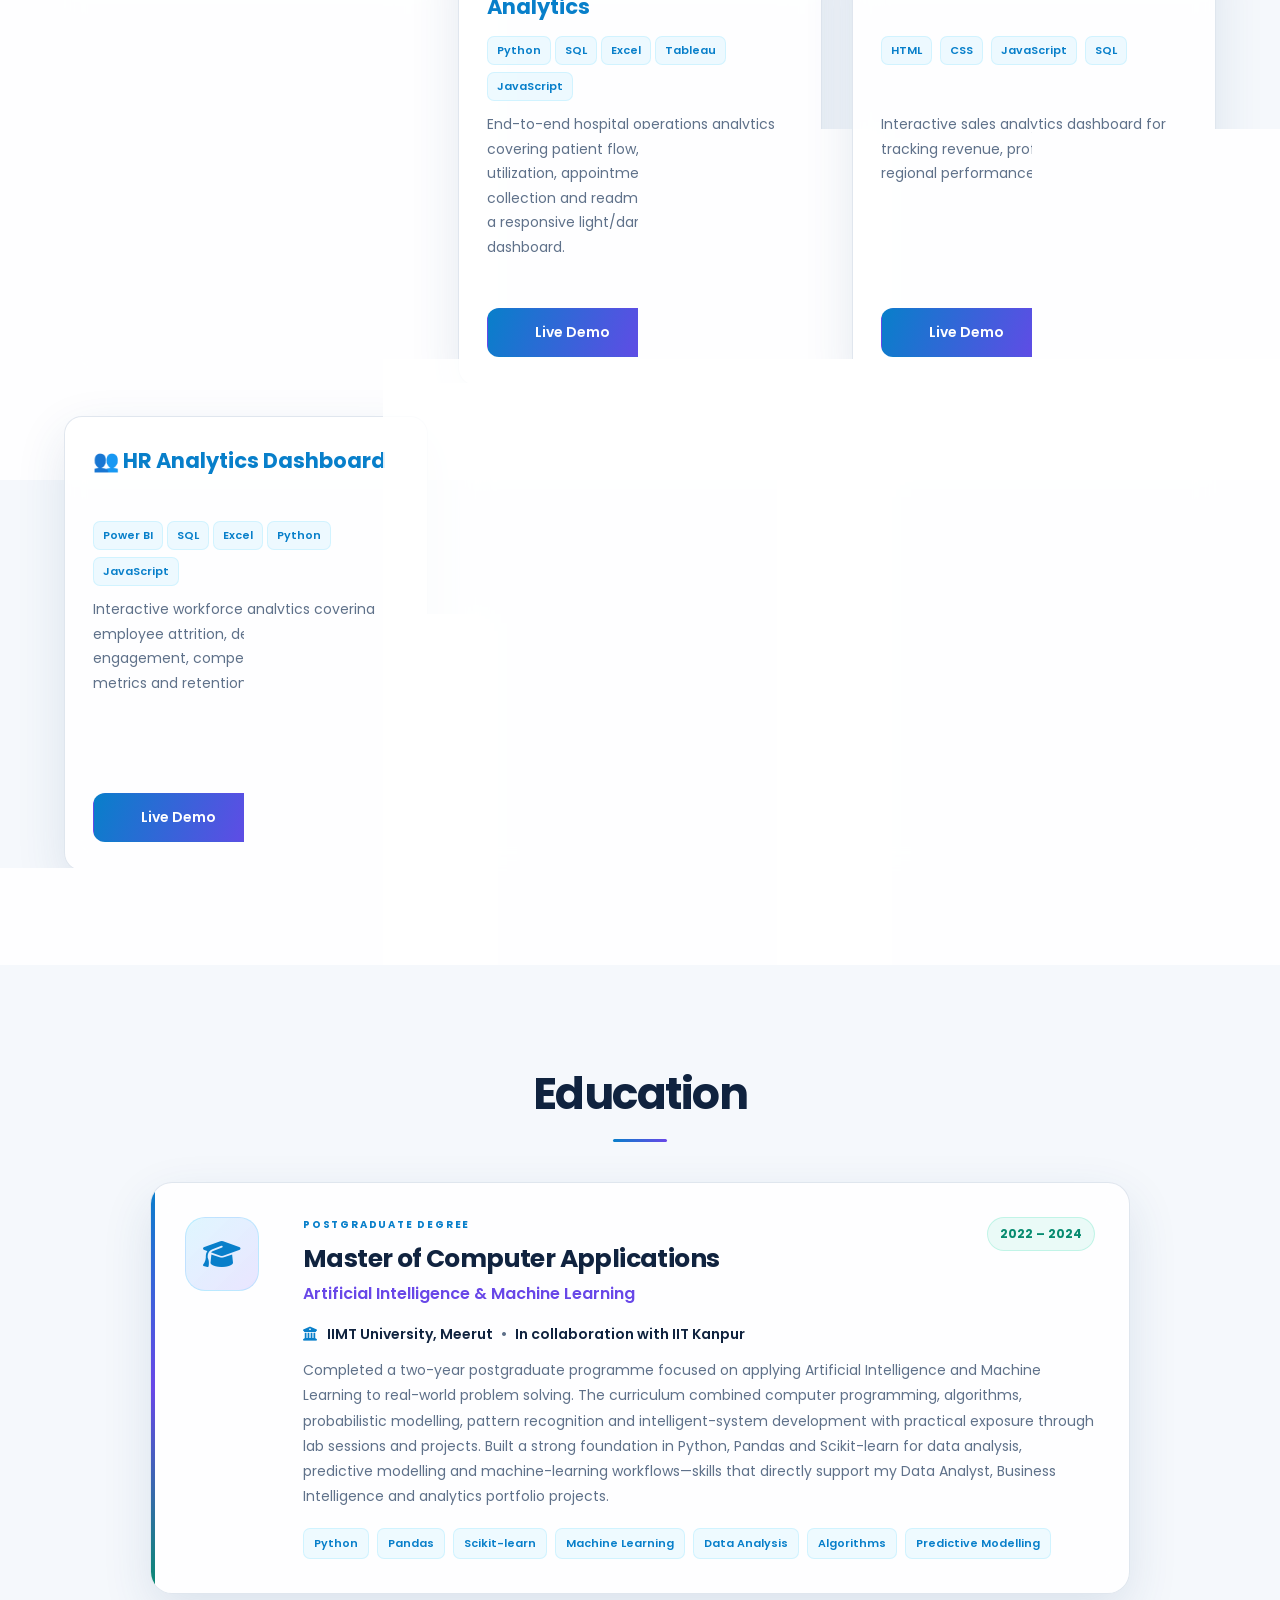
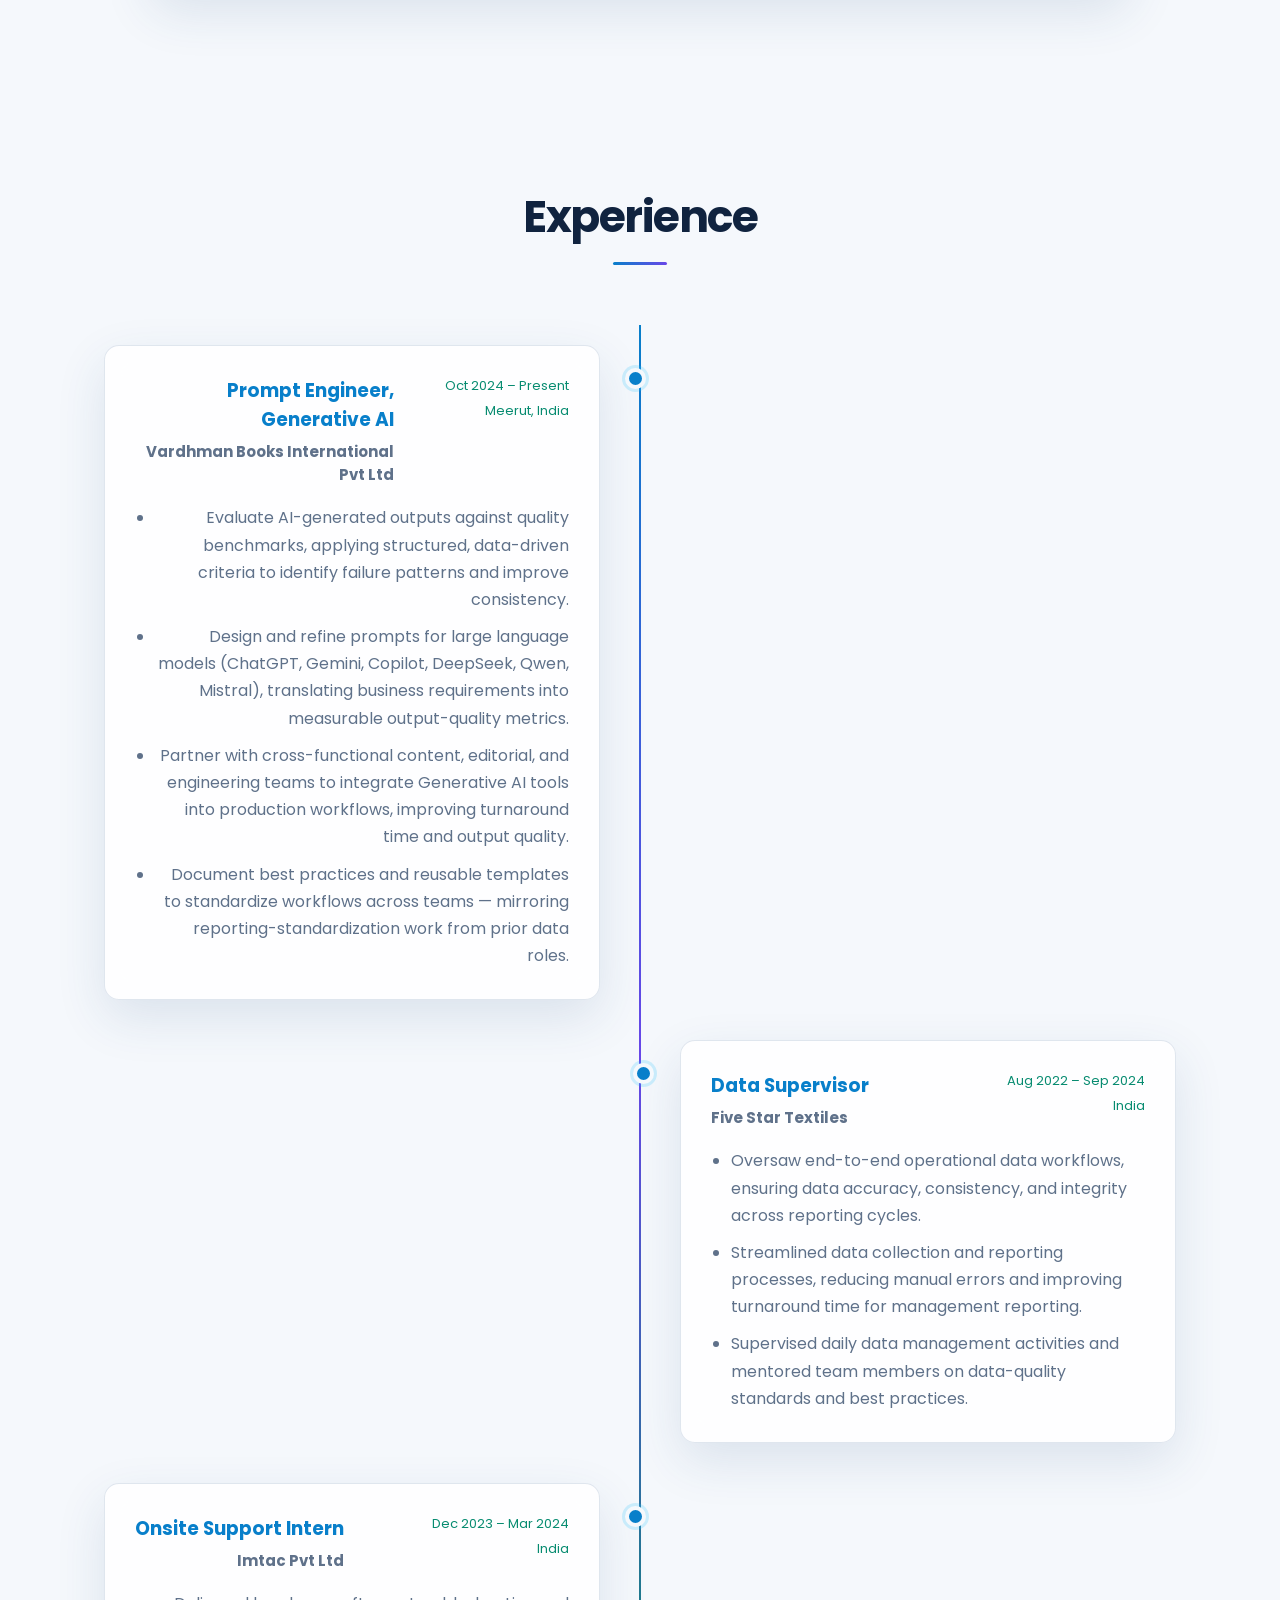
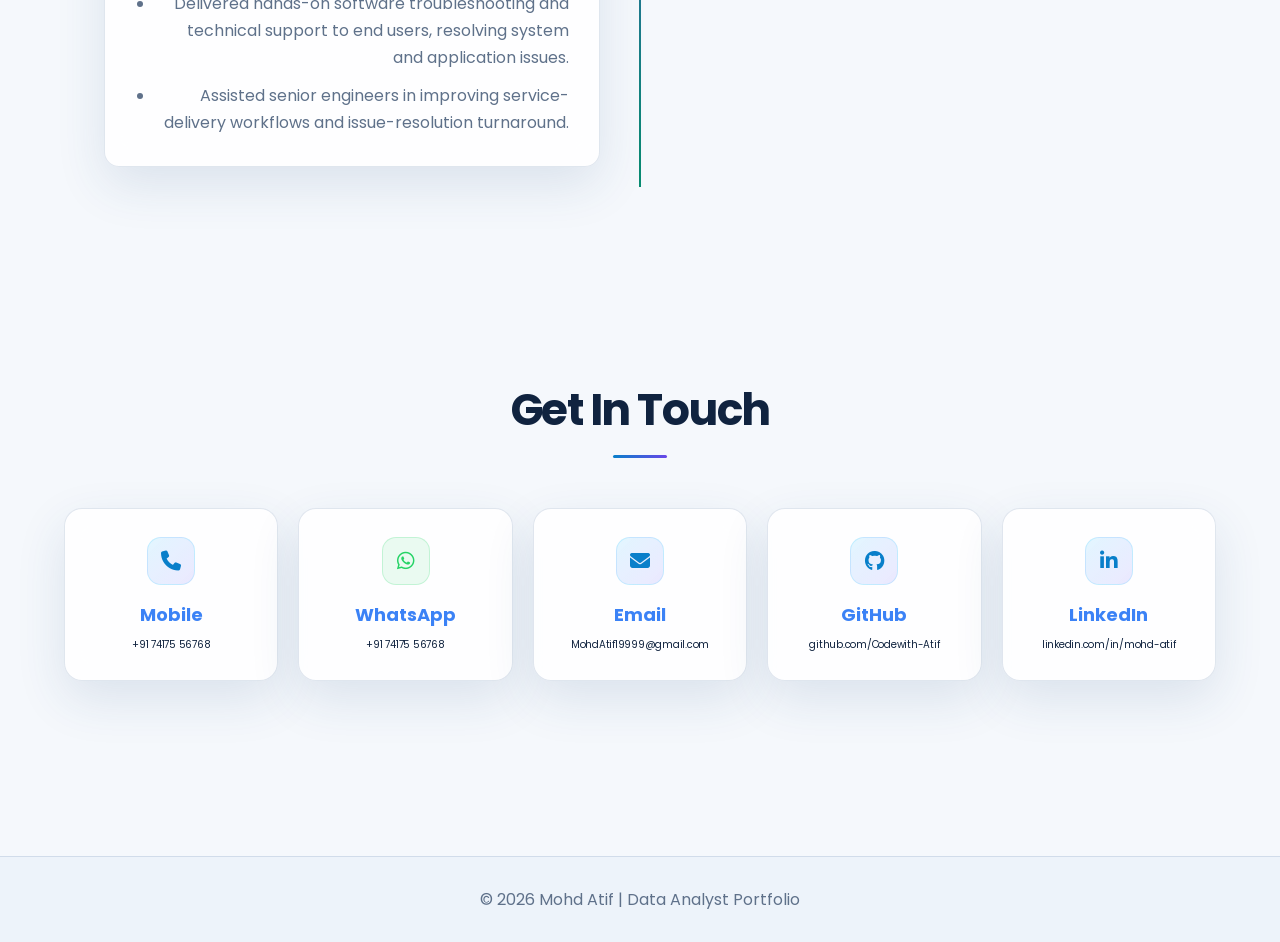
==== commit 366a31c0: "Reorder featured portfolio projects" ====
--- a/index.html
+++ b/index.html
@@ -295,41 +295,101 @@
 <h2 class="section-title">Featured Projects</h2>
 
 <div class="project-grid">
-<!-- AIRPORT ANALYTICS DASHBOARD -->
+<!-- AI PUBLISHING OPERATIONS ANALYTICS -->
+
 <div class="project-card">
 
-<h3>✈️ Airport Analytics Dashboard</h3>
+<h3>
+AI Publishing Operations Analytics
+</h3>
+
 <div class="project-tags">
-<span>Python</span><span>SQL</span><span>Excel</span><span>Tableau</span><span>Power BI</span><span>JavaScript</span>
-</div>
-<p>
-Interactive drill-down analytics for flight reliability, passenger demand, terminal congestion,
-security queues, baggage delivery and airline performance.
-</p>
+
+<span>Python</span>
+<span>SQL</span>
+<span>Excel</span>
+<span>Tableau</span>
+<span>JavaScript</span>
+
+</div>
+
+<p>
+End-to-end analysis of AI-assisted editorial throughput, content quality,
+rework, turnaround time, prompt performance and estimated cost savings
+for print and publishing operations.
+</p>
+
 <div class="project-actions">
-<a href="./airport-analytics-dashboard/index.html" target="_blank" class="btn primary">Live Demo</a>
-<a href="https://github.com/Codewith-Atif/portfolio/tree/main/airport-analytics-dashboard" target="_blank" class="btn"><i class="fab fa-github"></i> Code</a>
-</div>
-</div>
-
-
-<!-- HOSPITAL ERP ANALYTICS -->
+
+<a href="./ai-publishing-analytics/index.html"
+target="_blank"
+class="btn primary">
+
+Live Demo
+
+</a>
+
+<a href="https://github.com/Codewith-Atif/portfolio/tree/main/ai-publishing-analytics"
+target="_blank"
+class="btn">
+
+<i class="fab fa-github"></i>
+Code
+
+</a>
+
+</div>
+
+</div>
+
+
+<!-- TEXTILE OPERATIONS ANALYTICS -->
 
 <div class="project-card">
-<h3>🏥 Hospital ERP System & Analytics</h3>
+
+<h3>
+🧵 Textile Operations Analytics
+</h3>
+
 <div class="project-tags">
-<span>Python</span><span>SQL</span><span>Excel</span><span>Tableau</span><span>JavaScript</span>
-</div>
-<p>
-End-to-end hospital operations analytics covering patient flow, waiting time,
-bed utilization, appointments, revenue collection and readmission monitoring,
-with a responsive light/dark executive dashboard.
-</p>
+
+<span>Python</span>
+<span>SQL</span>
+<span>Excel</span>
+<span>Tableau</span>
+<span>JavaScript</span>
+
+</div>
+
+<p>
+End-to-end textile manufacturing analytics project covering production
+efficiency, quality, defects, material waste, machine downtime,
+delivery performance and operational KPI reporting.
+</p>
+
 <div class="project-actions">
-<a href="./hospital-erp-analytics/index.html" target="_blank" class="btn primary">Live Demo</a>
-<a href="https://github.com/Codewith-Atif/portfolio/tree/main/hospital-erp-analytics" target="_blank" class="btn"><i class="fab fa-github"></i> Code</a>
-</div>
-</div>
+
+<a href="./textile-operations-analytics/index.html"
+target="_blank"
+class="btn primary">
+
+Live Demo
+
+</a>
+
+<a href="https://github.com/Codewith-Atif/portfolio/tree/main/textile-operations-analytics"
+target="_blank"
+class="btn">
+
+<i class="fab fa-github"></i>
+Code
+
+</a>
+
+</div>
+
+</div>
+
 
 <!-- UNIVERSITY STUDENT SUPPORT ANALYTICS -->
 
@@ -359,6 +419,43 @@
 </div>
 
 
+<!-- AIRPORT ANALYTICS DASHBOARD -->
+<div class="project-card">
+
+<h3>✈️ Airport Analytics Dashboard</h3>
+<div class="project-tags">
+<span>Python</span><span>SQL</span><span>Excel</span><span>Tableau</span><span>Power BI</span><span>JavaScript</span>
+</div>
+<p>
+Interactive drill-down analytics for flight reliability, passenger demand, terminal congestion,
+security queues, baggage delivery and airline performance.
+</p>
+<div class="project-actions">
+<a href="./airport-analytics-dashboard/index.html" target="_blank" class="btn primary">Live Demo</a>
+<a href="https://github.com/Codewith-Atif/portfolio/tree/main/airport-analytics-dashboard" target="_blank" class="btn"><i class="fab fa-github"></i> Code</a>
+</div>
+</div>
+
+
+<!-- HOSPITAL ERP ANALYTICS -->
+
+<div class="project-card">
+<h3>🏥 Hospital ERP System & Analytics</h3>
+<div class="project-tags">
+<span>Python</span><span>SQL</span><span>Excel</span><span>Tableau</span><span>JavaScript</span>
+</div>
+<p>
+End-to-end hospital operations analytics covering patient flow, waiting time,
+bed utilization, appointments, revenue collection and readmission monitoring,
+with a responsive light/dark executive dashboard.
+</p>
+<div class="project-actions">
+<a href="./hospital-erp-analytics/index.html" target="_blank" class="btn primary">Live Demo</a>
+<a href="https://github.com/Codewith-Atif/portfolio/tree/main/hospital-erp-analytics" target="_blank" class="btn"><i class="fab fa-github"></i> Code</a>
+</div>
+</div>
+
+
 <!-- SALES ANALYTICS DASHBOARD -->
 
 <div class="project-card">
@@ -419,101 +516,6 @@
 </div>
 
 
-
-<!-- AI PUBLISHING OPERATIONS ANALYTICS -->
-
-<div class="project-card">
-
-<h3>
-AI Publishing Operations Analytics
-</h3>
-
-<div class="project-tags">
-
-<span>Python</span>
-<span>SQL</span>
-<span>Excel</span>
-<span>Tableau</span>
-<span>JavaScript</span>
-
-</div>
-
-<p>
-End-to-end analysis of AI-assisted editorial throughput, content quality,
-rework, turnaround time, prompt performance and estimated cost savings
-for print and publishing operations.
-</p>
-
-<div class="project-actions">
-
-<a href="./ai-publishing-analytics/index.html"
-target="_blank"
-class="btn primary">
-
-Live Demo
-
-</a>
-
-<a href="https://github.com/Codewith-Atif/portfolio/tree/main/ai-publishing-analytics"
-target="_blank"
-class="btn">
-
-<i class="fab fa-github"></i>
-Code
-
-</a>
-
-</div>
-
-</div>
-
-<!-- TEXTILE OPERATIONS ANALYTICS -->
-
-<div class="project-card">
-
-<h3>
-🧵 Textile Operations Analytics
-</h3>
-
-<div class="project-tags">
-
-<span>Python</span>
-<span>SQL</span>
-<span>Excel</span>
-<span>Tableau</span>
-<span>JavaScript</span>
-
-</div>
-
-<p>
-End-to-end textile manufacturing analytics project covering production
-efficiency, quality, defects, material waste, machine downtime,
-delivery performance and operational KPI reporting.
-</p>
-
-<div class="project-actions">
-
-<a href="./textile-operations-analytics/index.html"
-target="_blank"
-class="btn primary">
-
-Live Demo
-
-</a>
-
-<a href="https://github.com/Codewith-Atif/portfolio/tree/main/textile-operations-analytics"
-target="_blank"
-class="btn">
-
-<i class="fab fa-github"></i>
-Code
-
-</a>
-
-</div>
-
-</div>
-    
 <!-- HR ANALYTICS DASHBOARD -->
 <div class="project-card">
 <h3>👥 HR Analytics Dashboard</h3>
@@ -530,6 +532,7 @@
 </div>
 </div>
 
+
 <!-- E-COMMERCE ANALYTICS DASHBOARD -->
 
 
@@ -583,9 +586,6 @@
 
 
 </div>
-
-
-
 
 
 <!-- NETFLIX ANALYTICS DASHBOARD -->
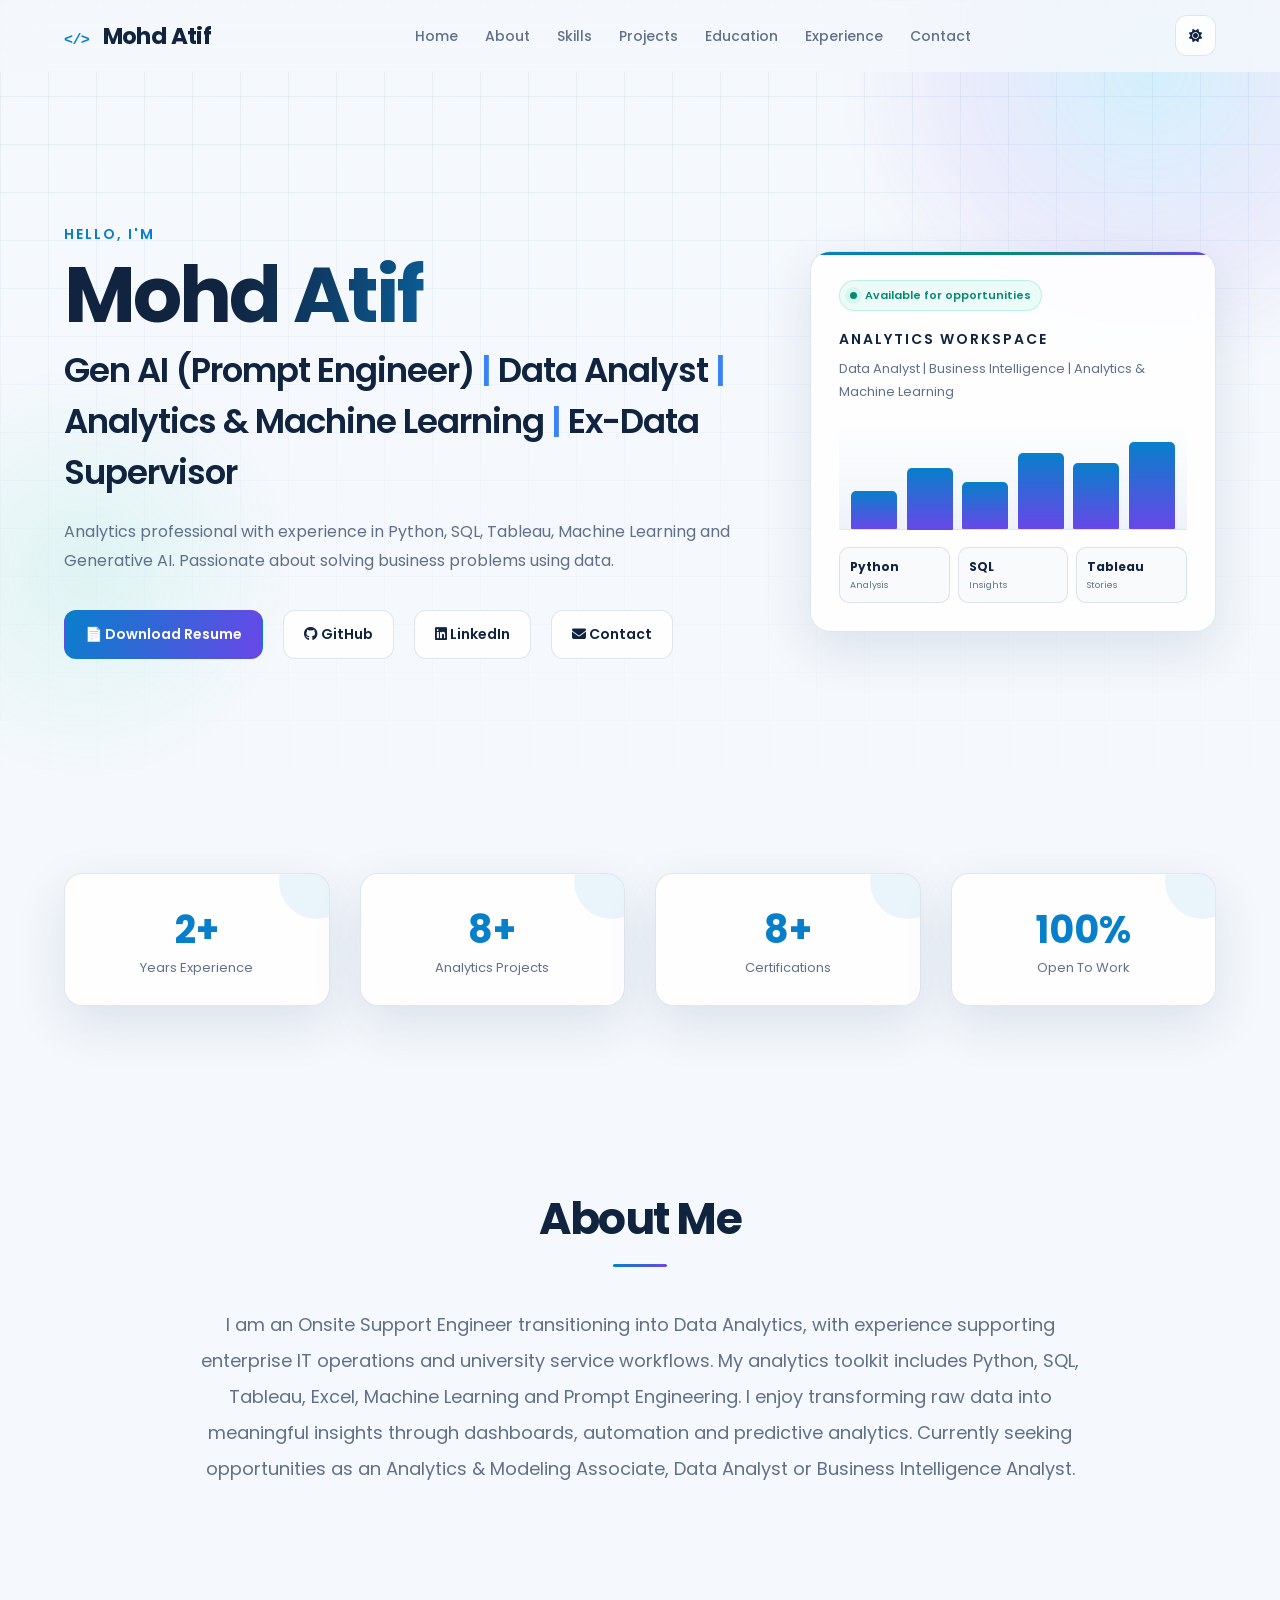
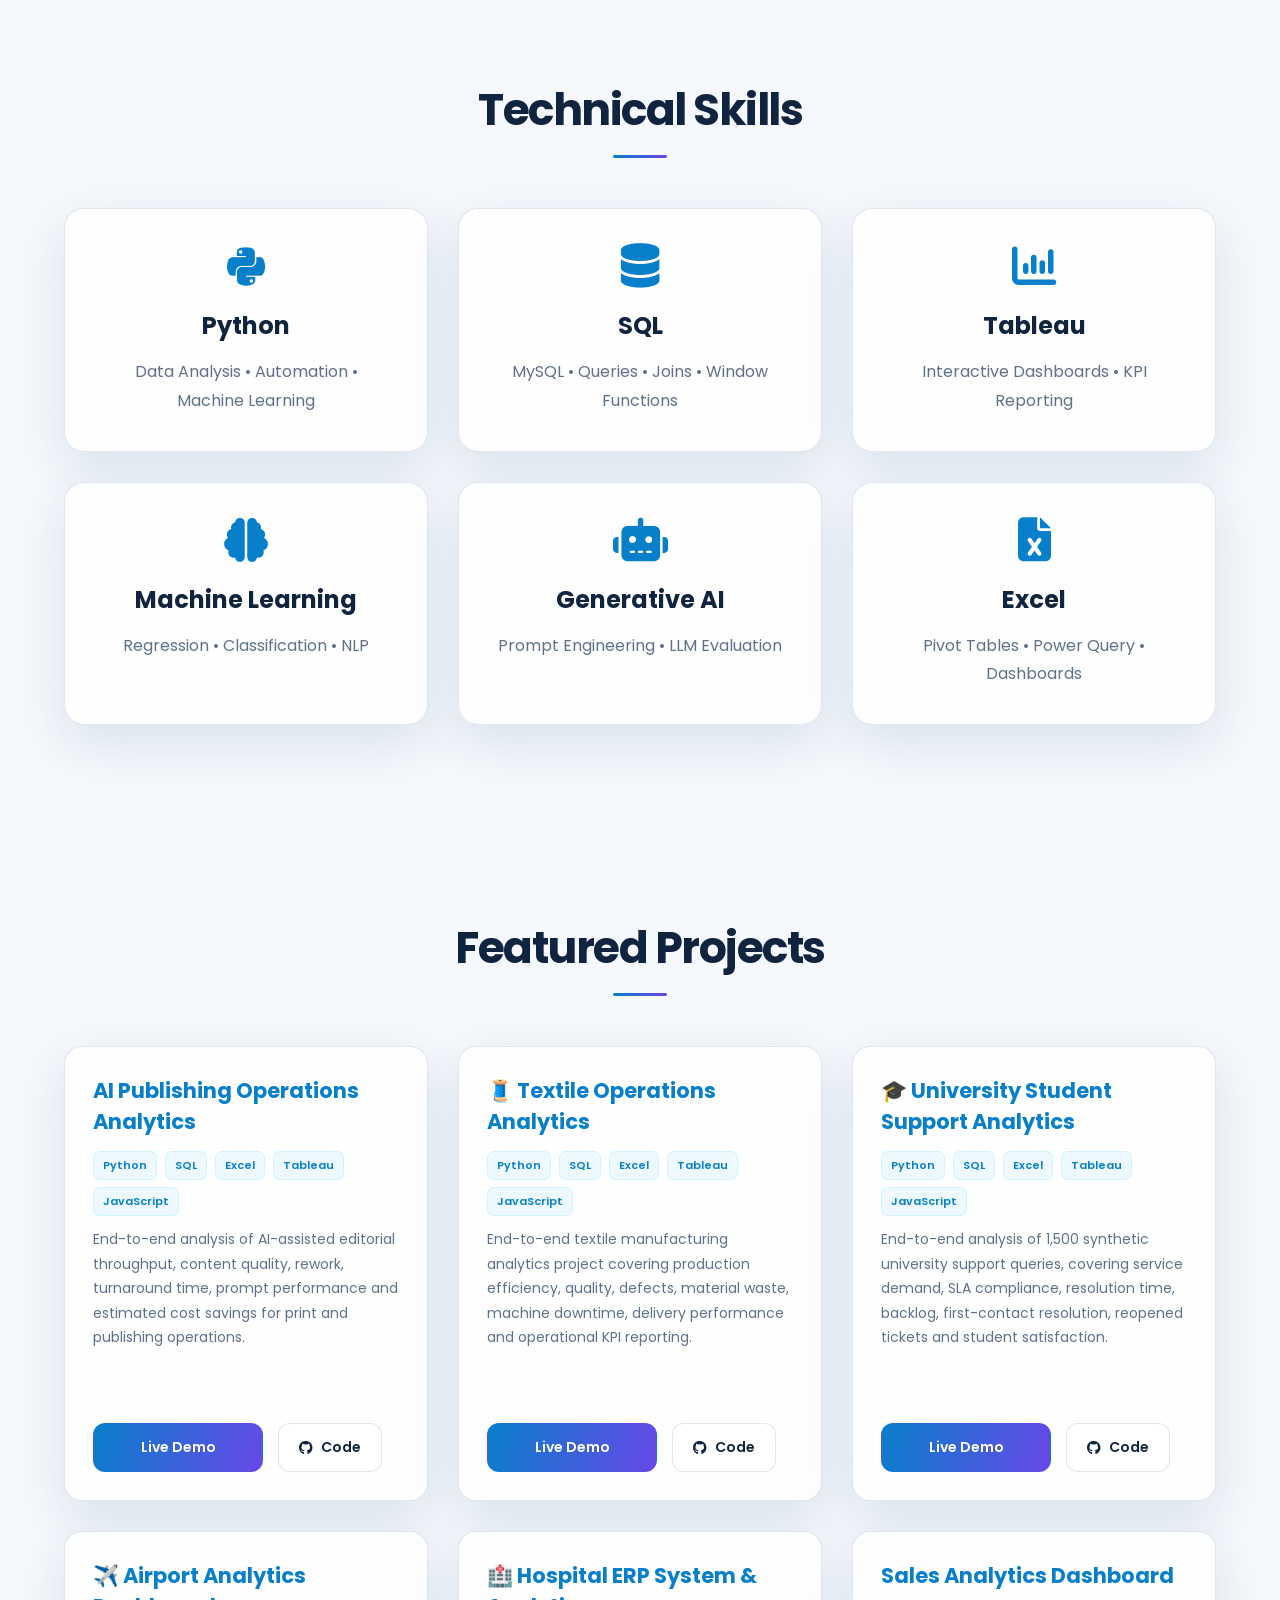
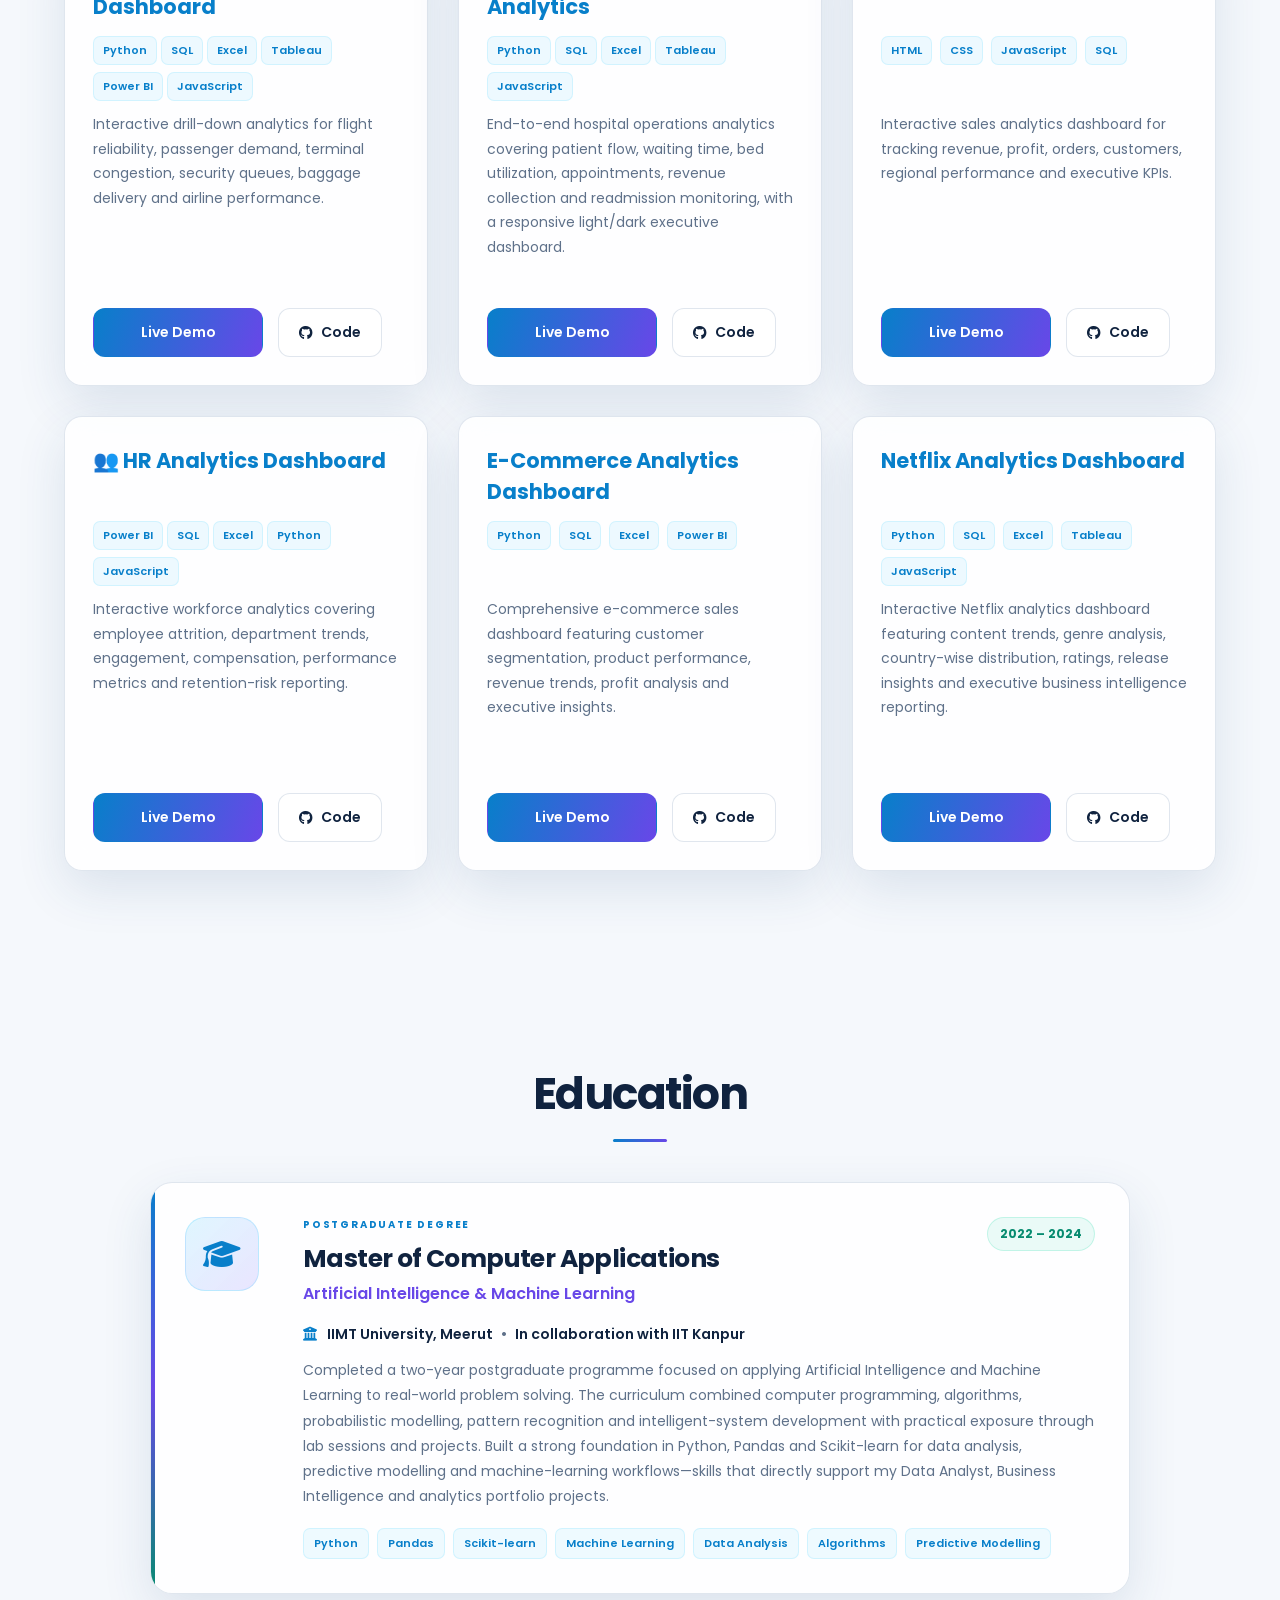
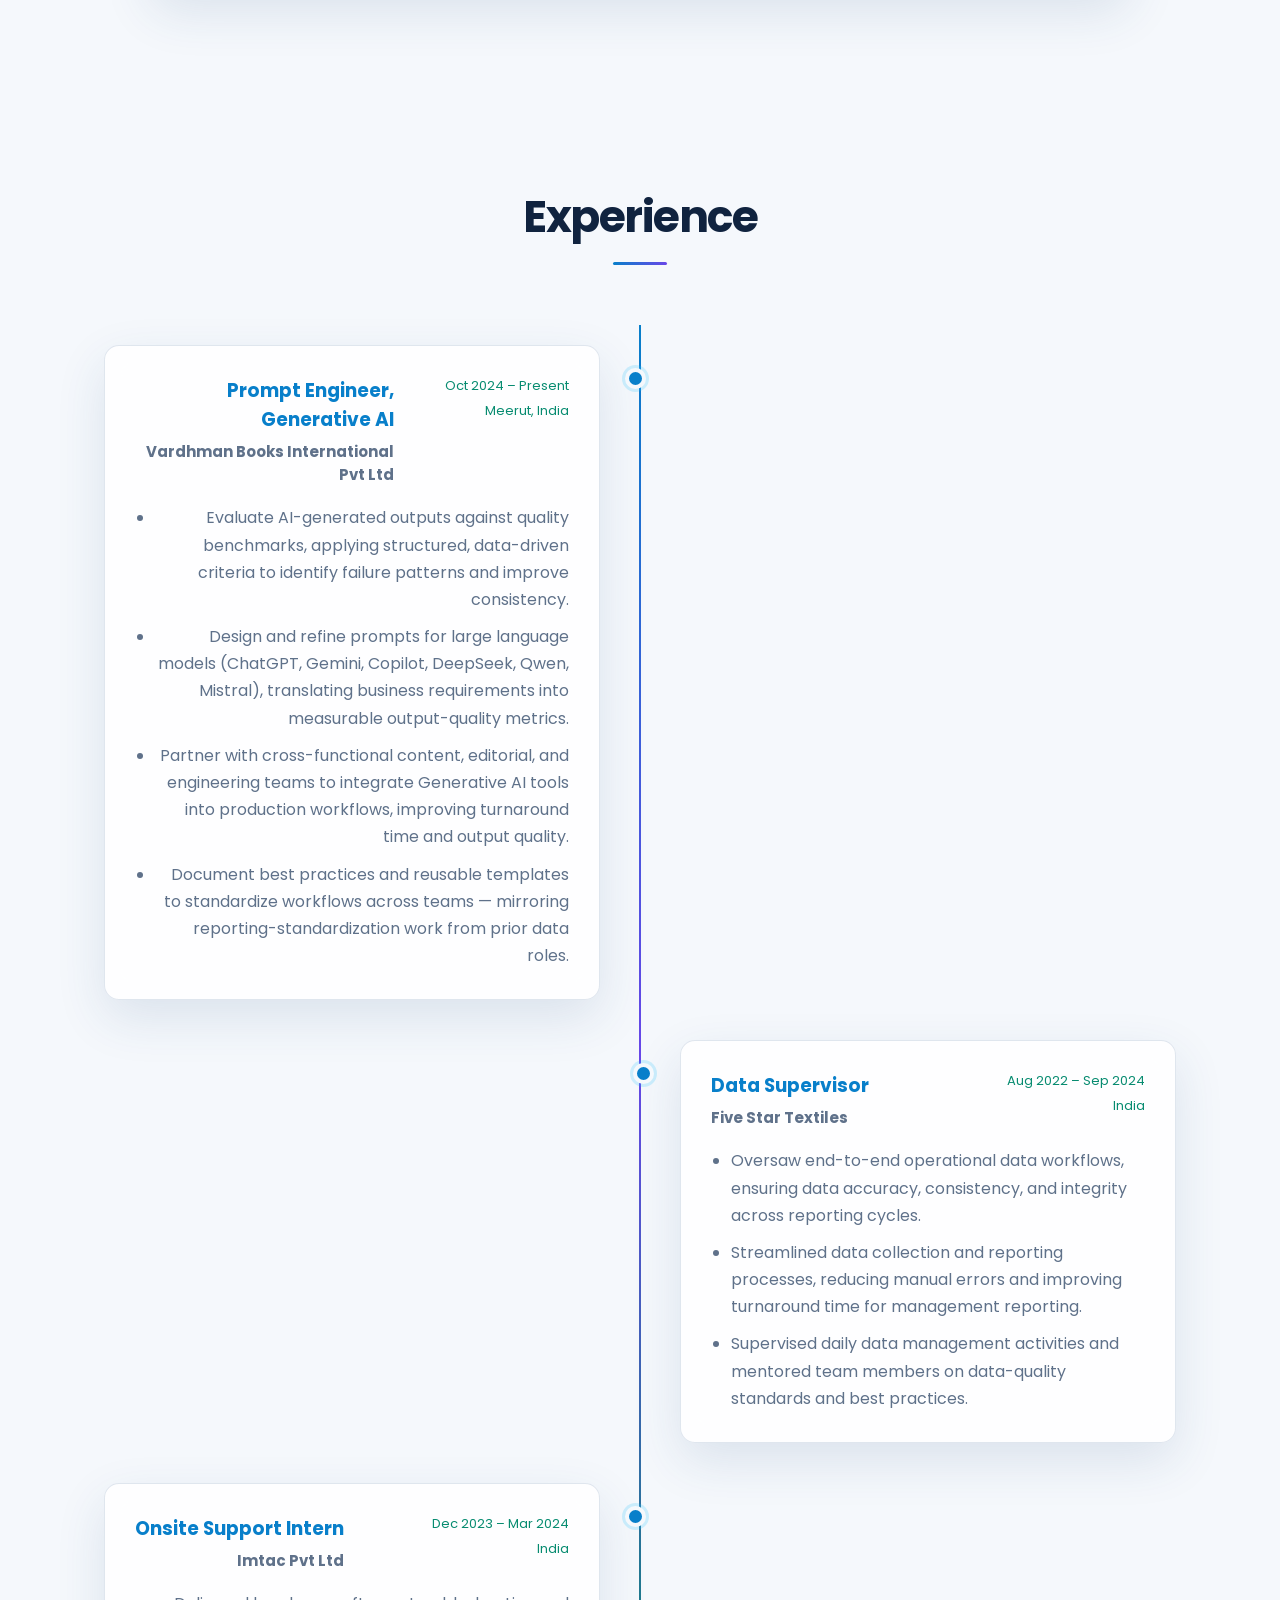
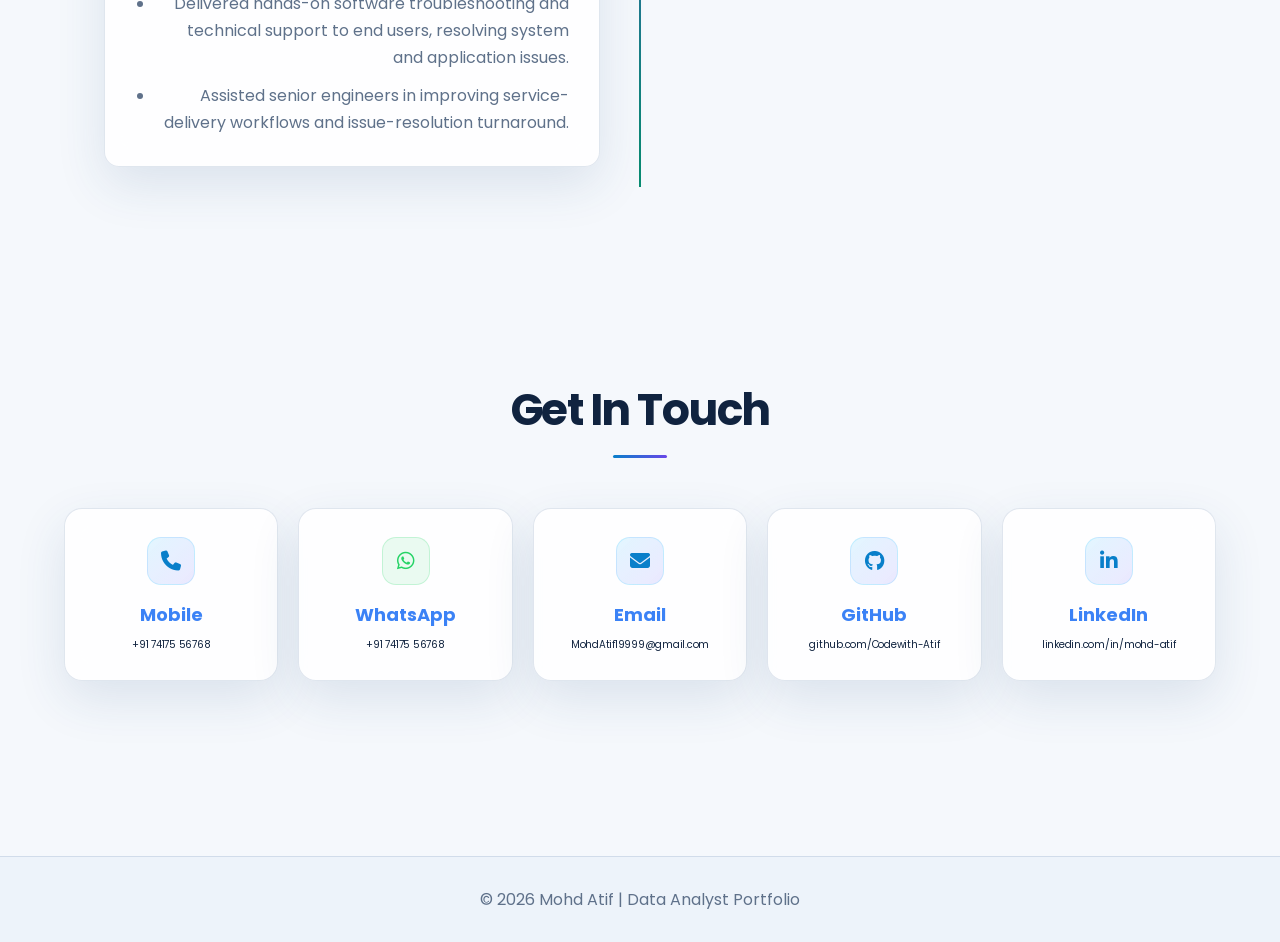
==== commit e00cd0f0: "Add current and previous roles to hero title" ====
--- a/index.html
+++ b/index.html
@@ -85,11 +85,19 @@
 
 <h2>
 
+Gen AI (Prompt Engineer)
+
+<span>|</span>
+
 Data Analyst
 
 <span>|</span>
 
 Analytics & Machine Learning
+
+<span>|</span>
+
+Ex-Data Supervisor
 
 </h2>
 
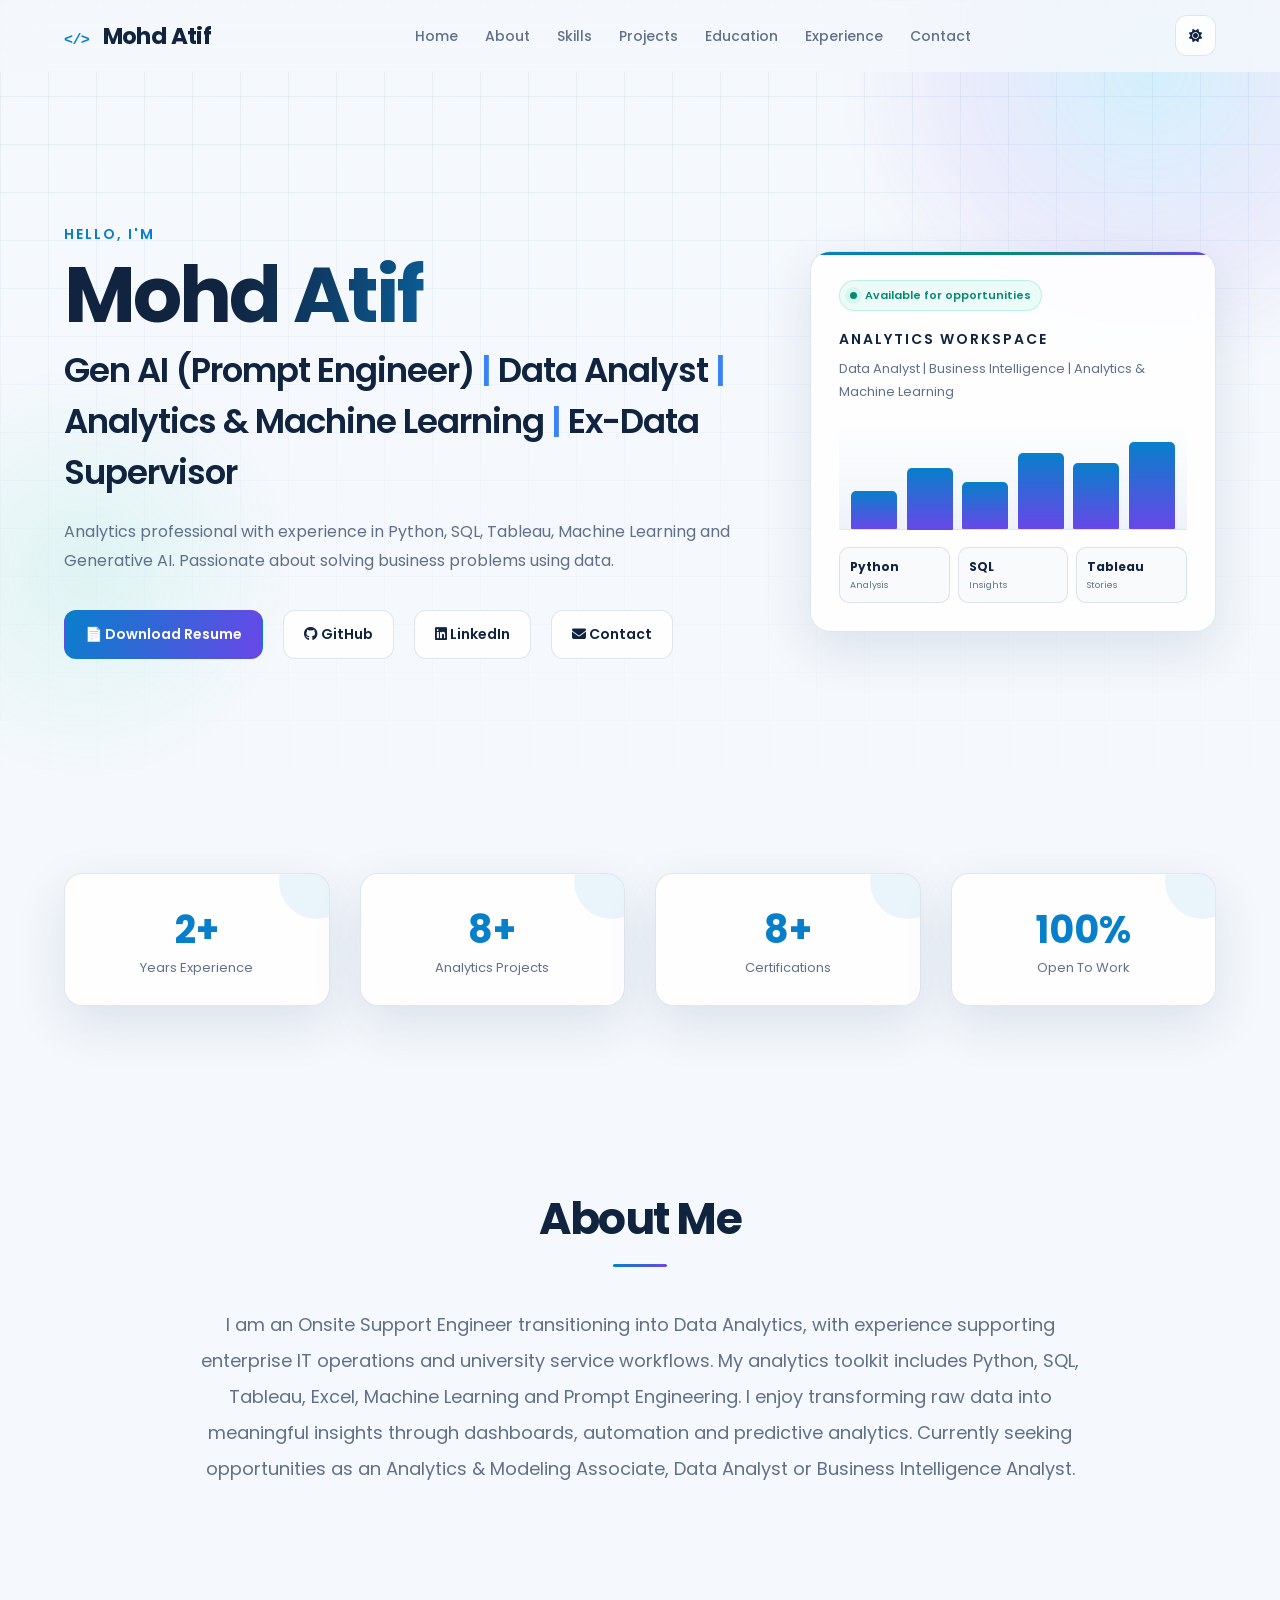
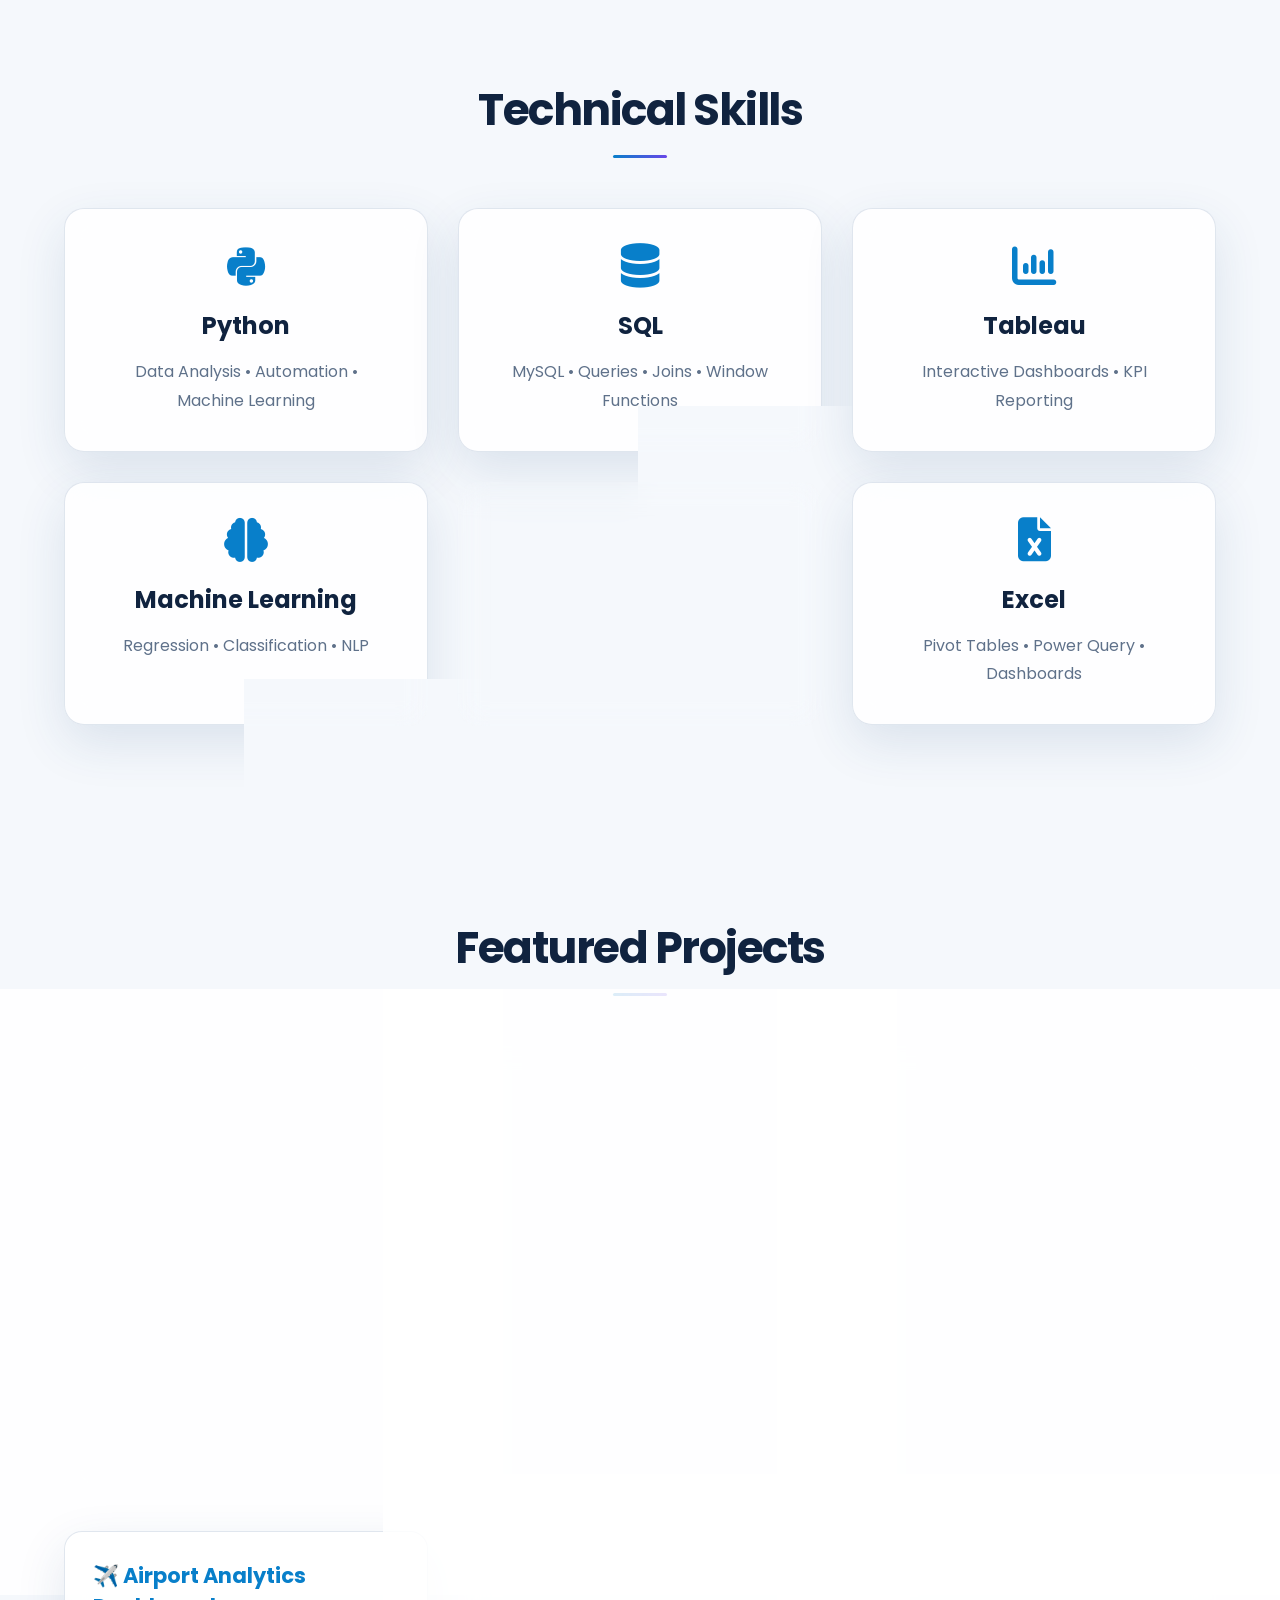
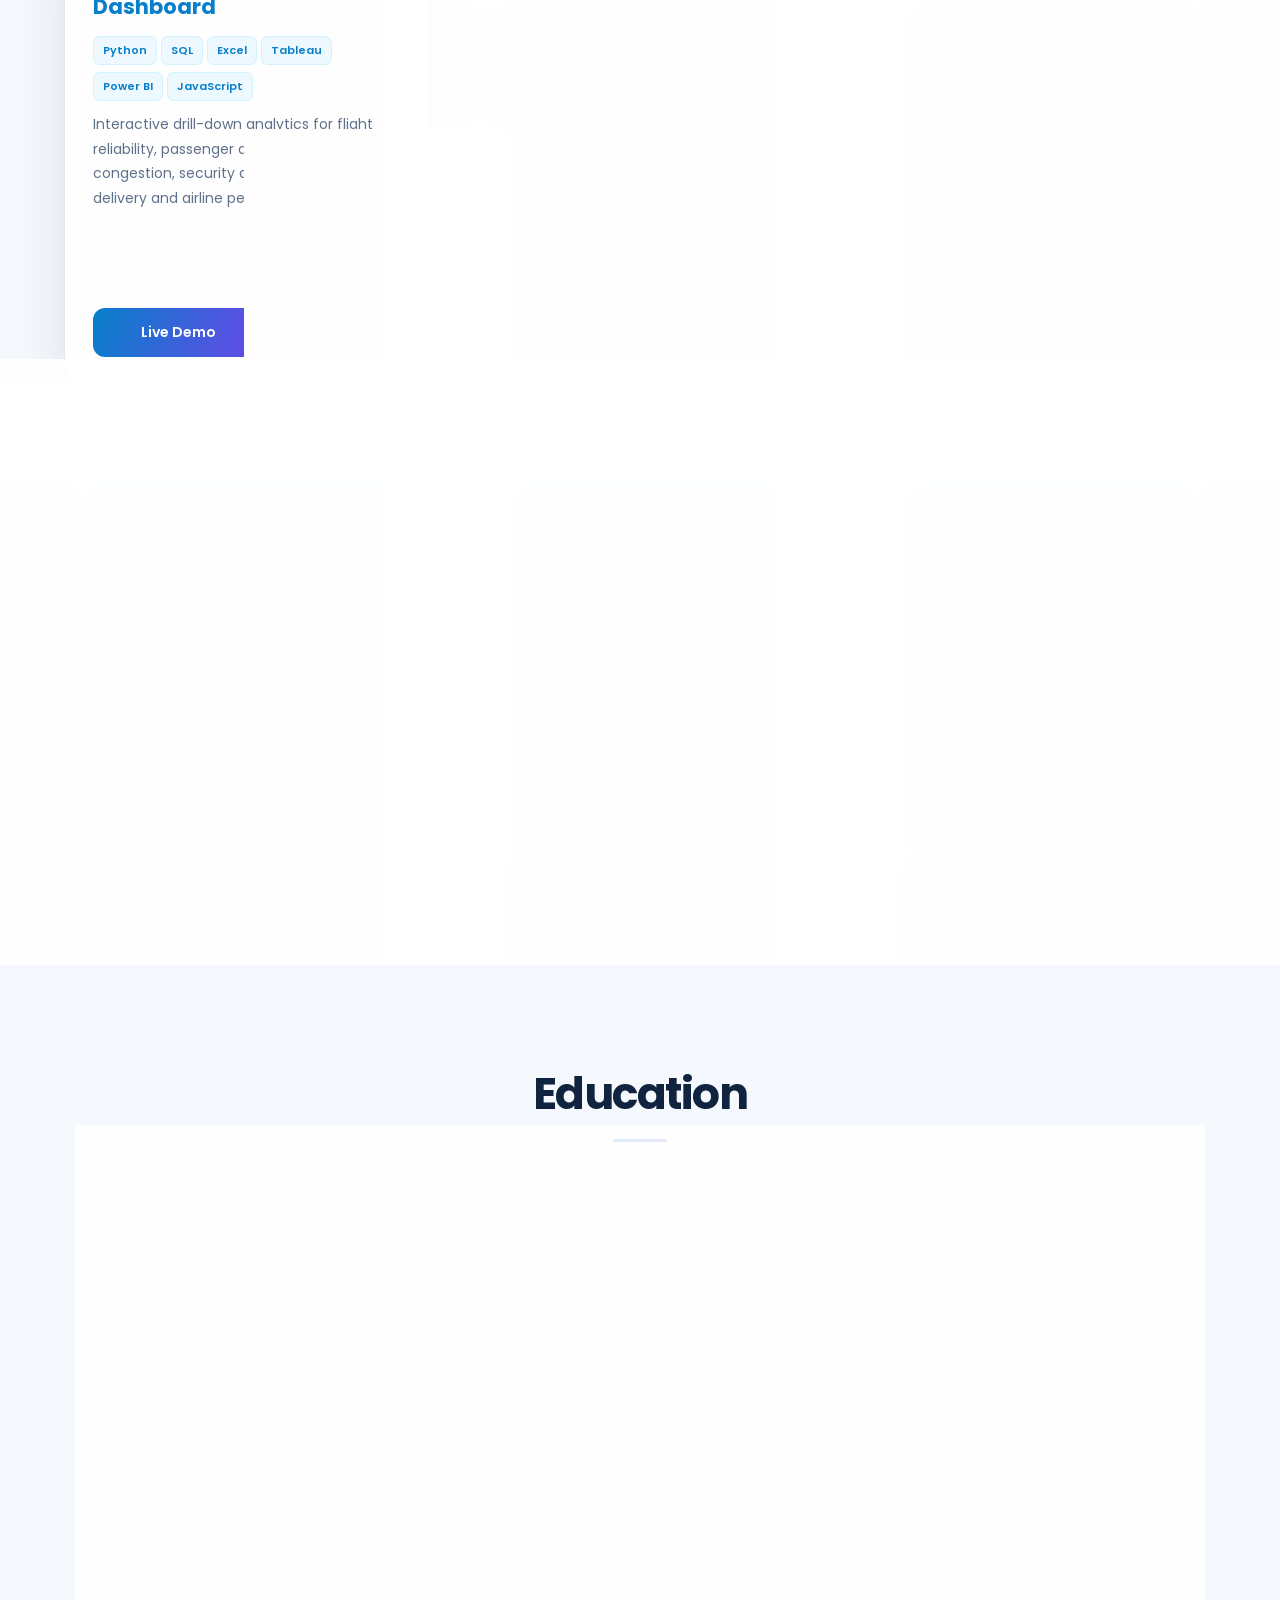
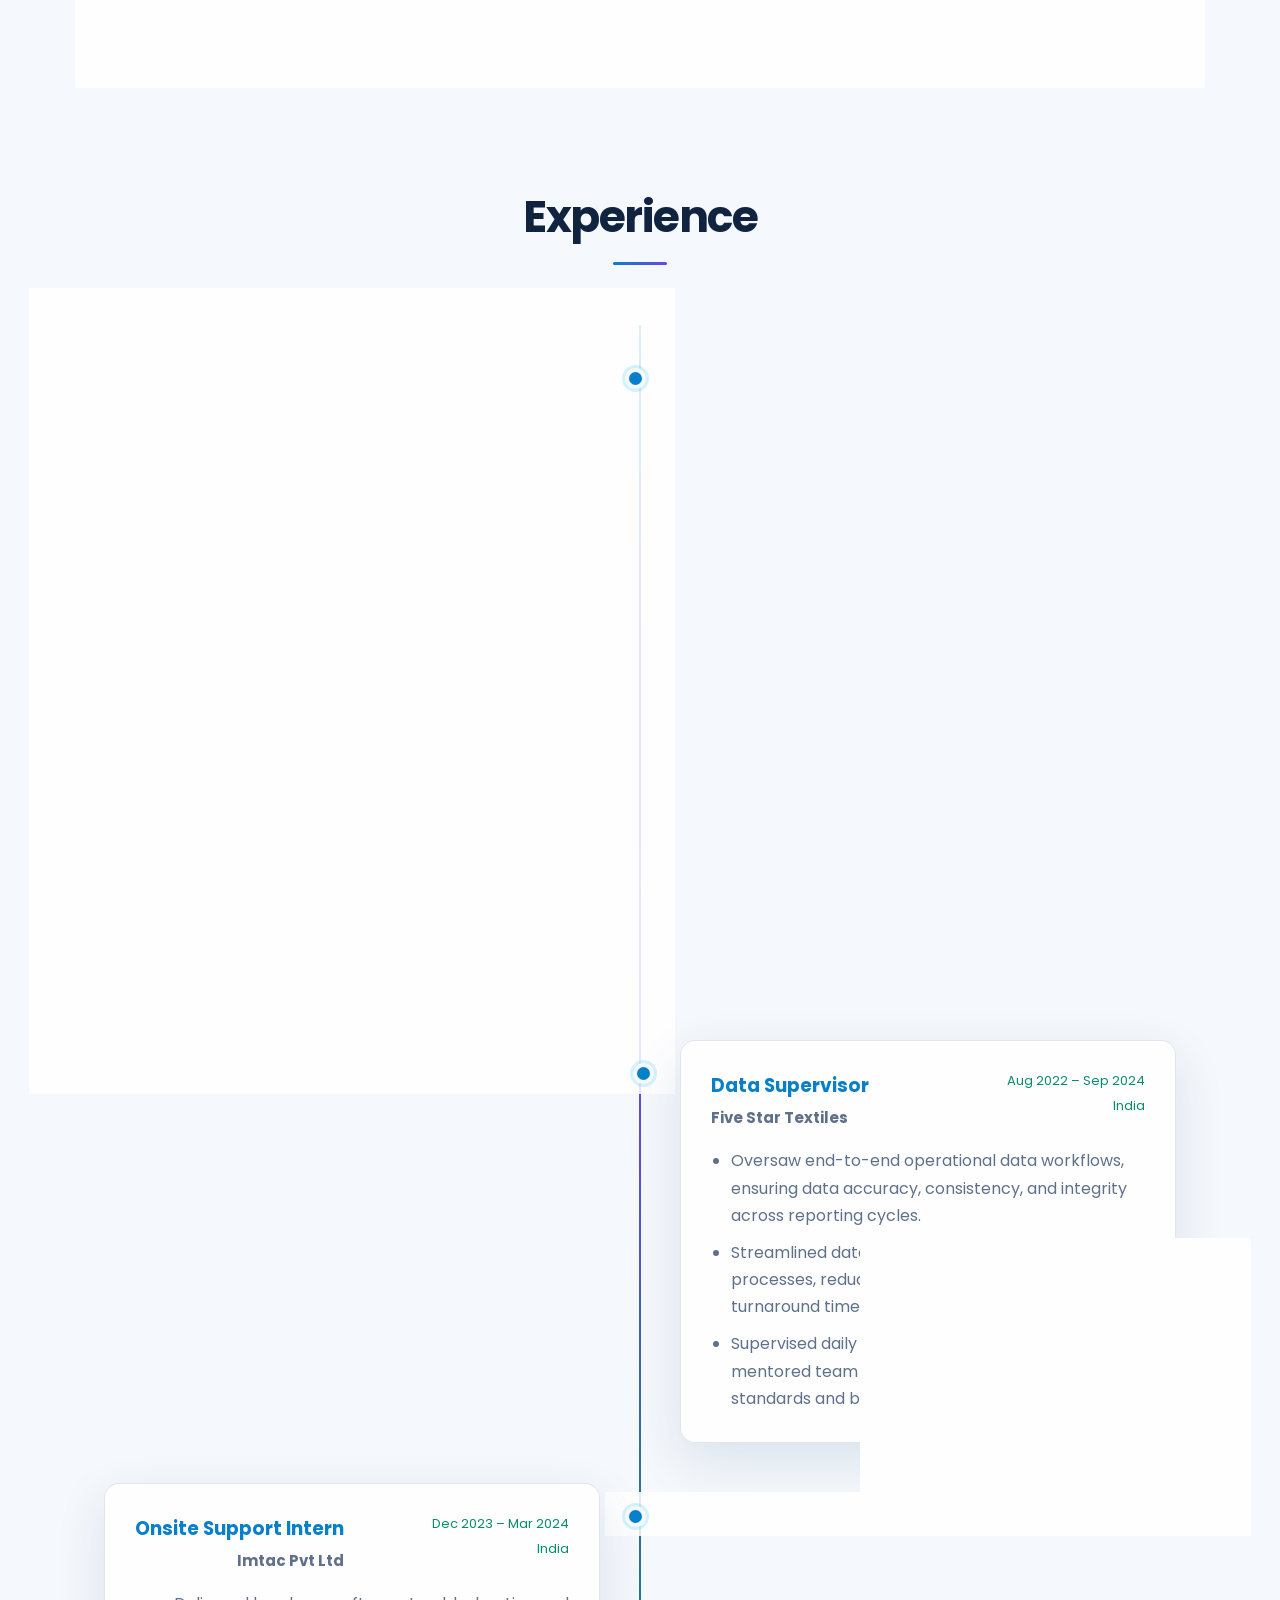
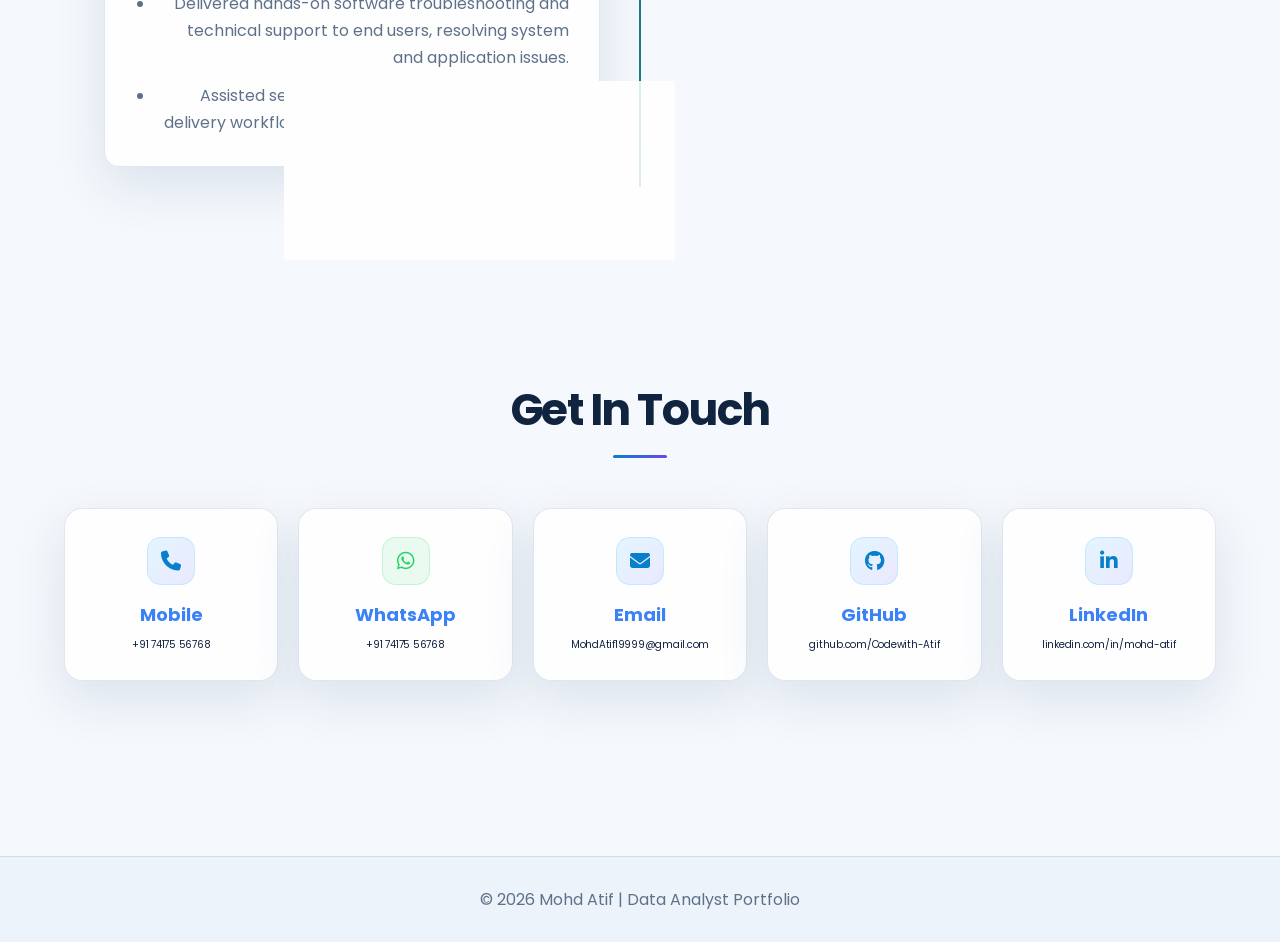
==== commit 7588c8a7: "Replace downloadable portfolio resume" ====
--- a/index.html
+++ b/index.html
@@ -112,7 +112,7 @@
 
 <div class="hero-buttons">
 
-    <a href="assets/resume/Mohd_Atif_Resume_.pdf"
+    <a href="assets/resume/Mohd_Atif_Resume.pdf"
        target="_blank"
        download
        class="btn primary">
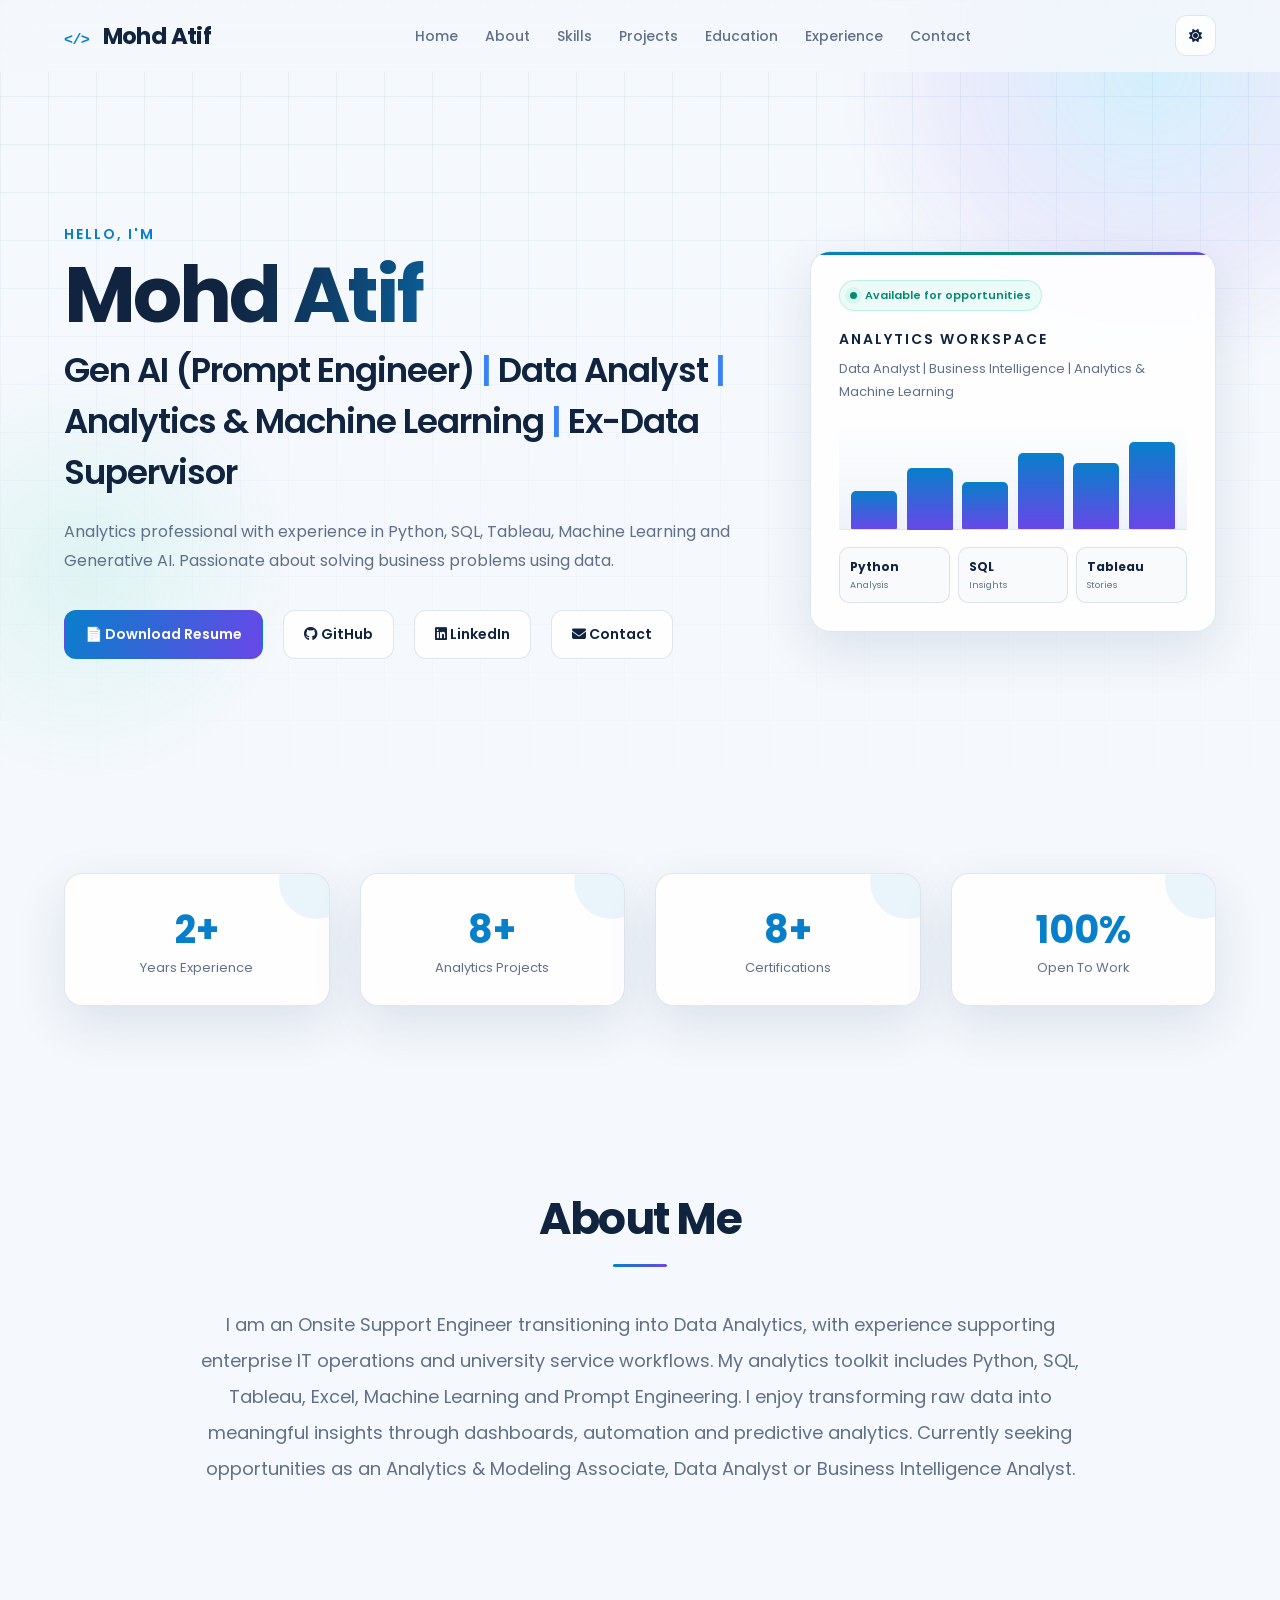
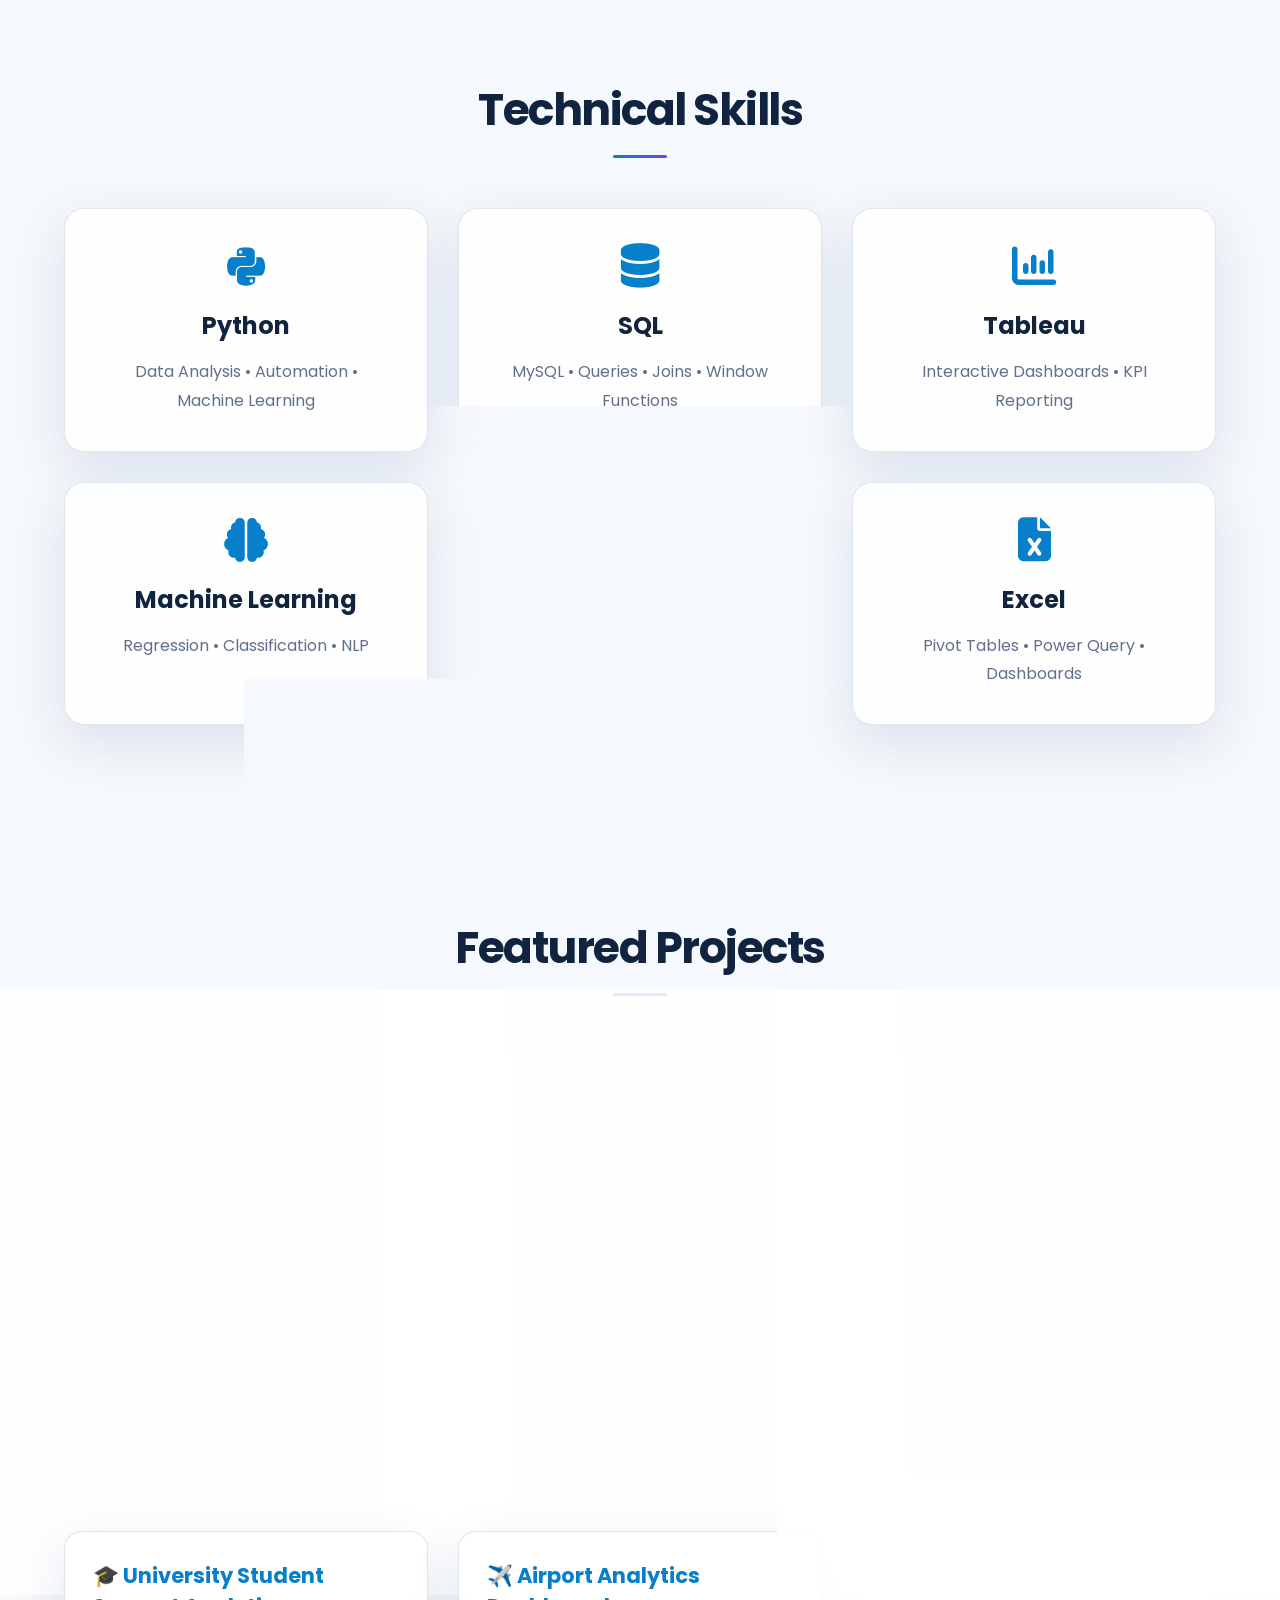
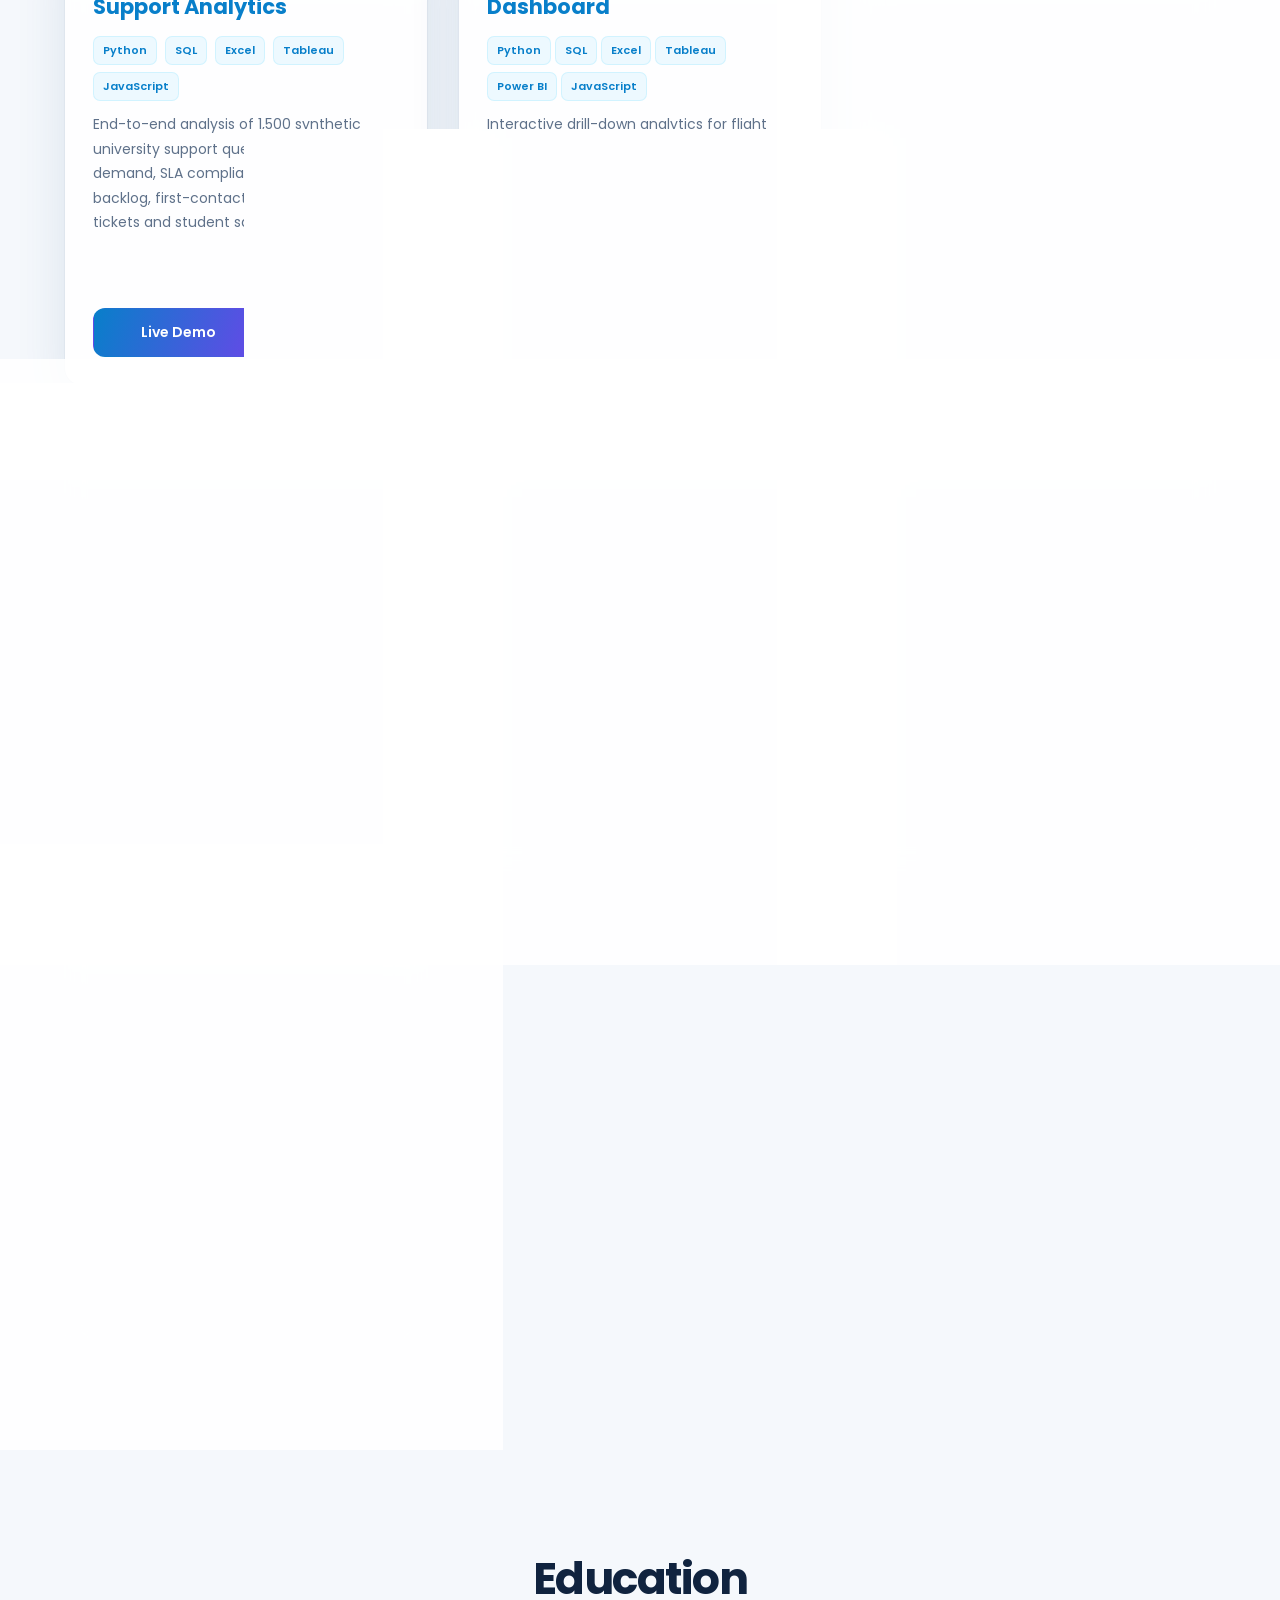
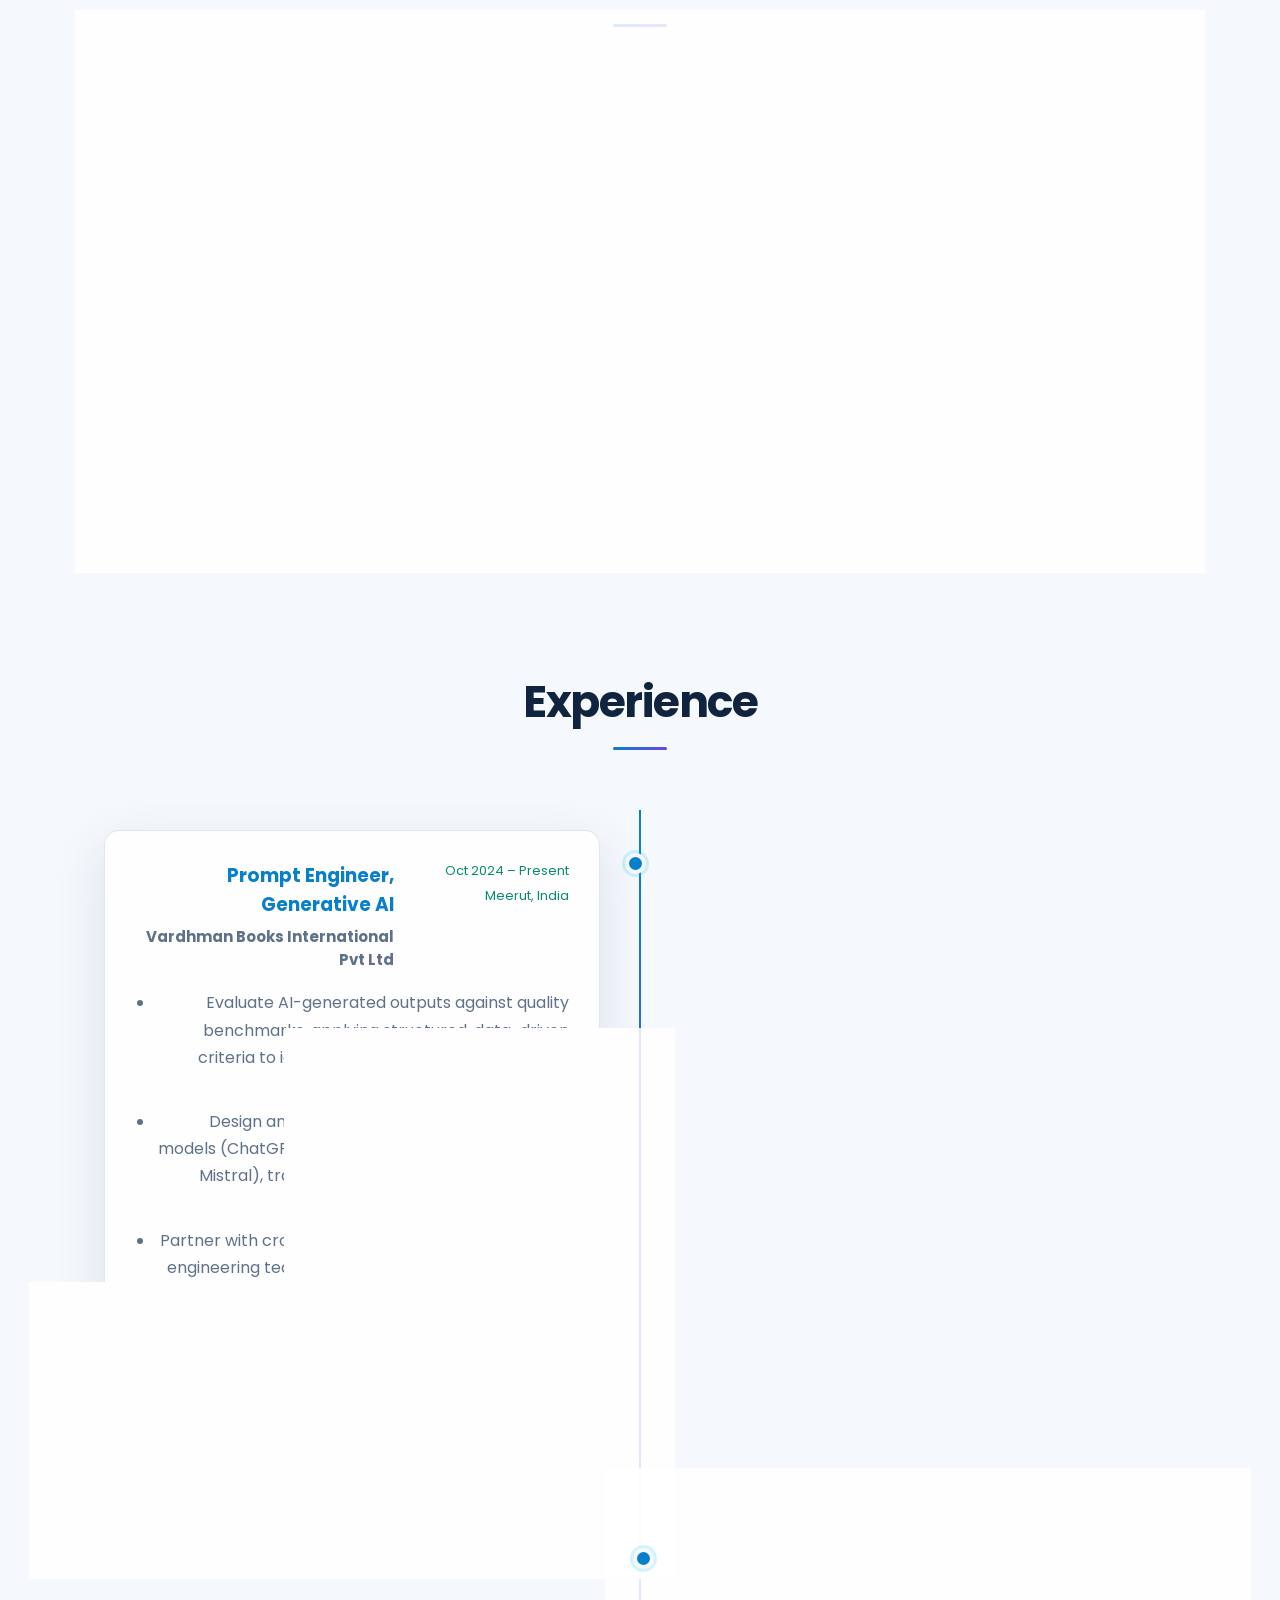
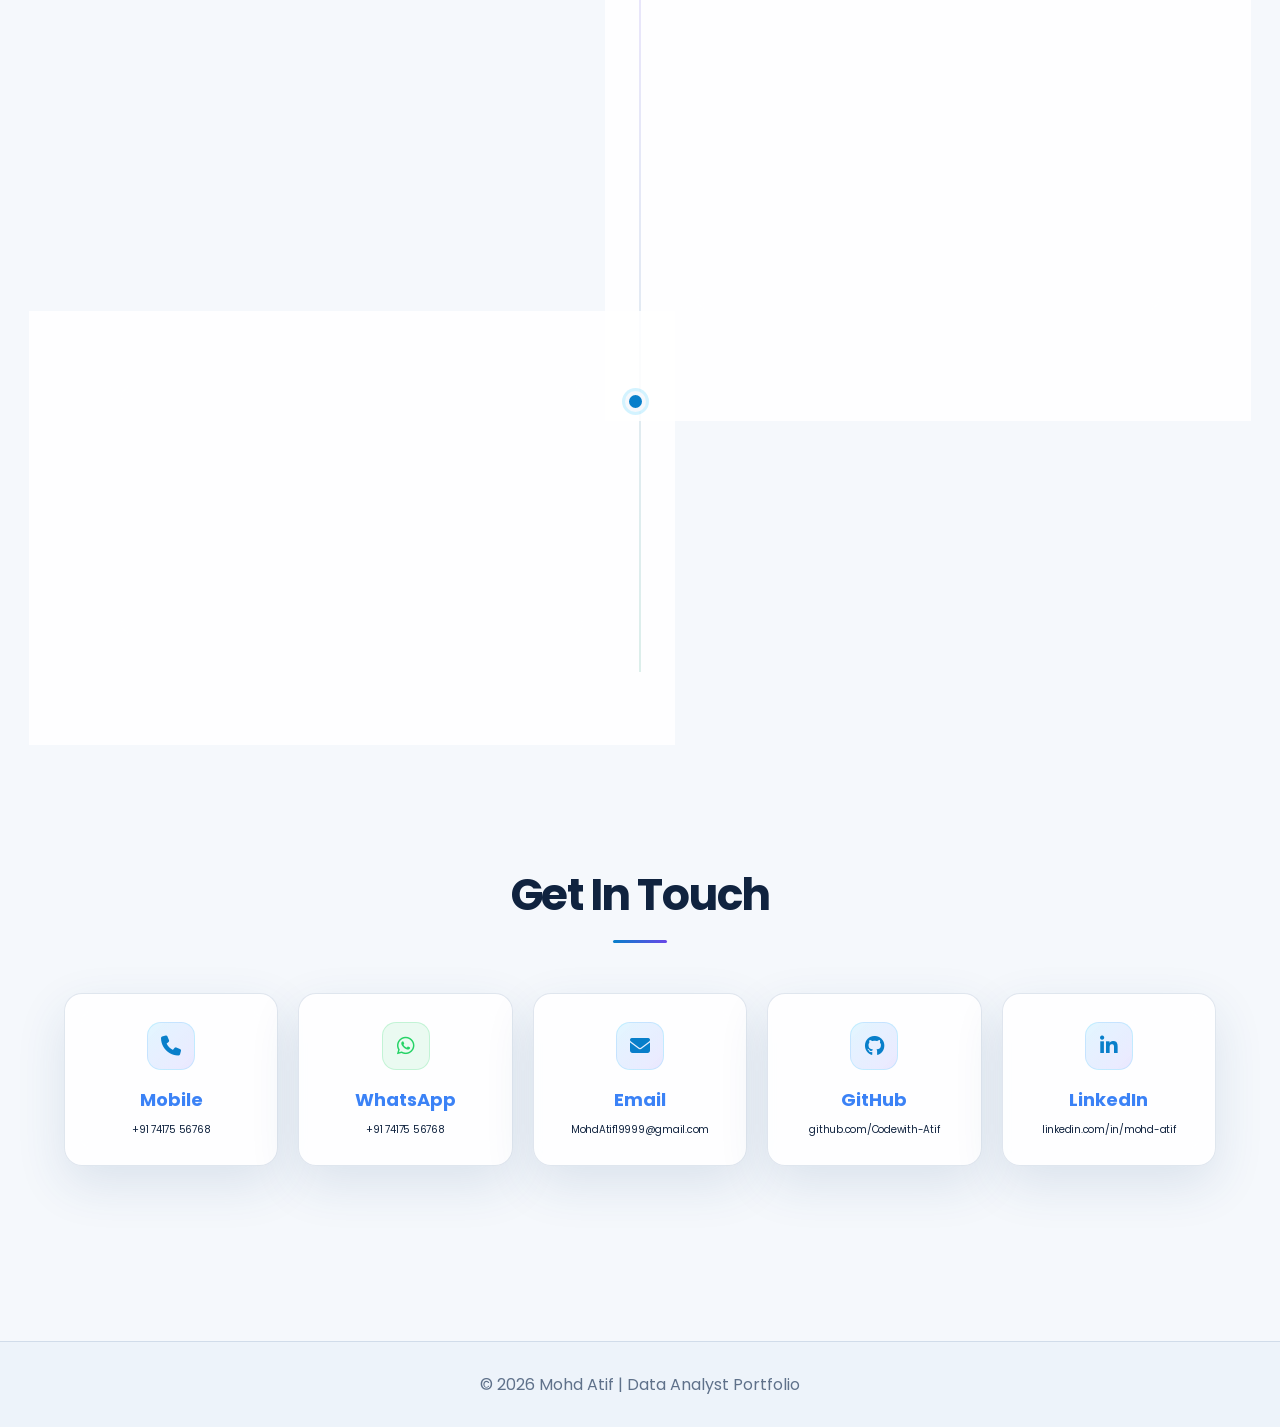
==== commit 7bd801e5: "Feature GenAI Publishing Studio on portfolio" ====
--- a/index.html
+++ b/index.html
@@ -303,6 +303,35 @@
 <h2 class="section-title">Featured Projects</h2>
 
 <div class="project-grid">
+<!-- GENAI PUBLISHING STUDIO -->
+
+<div class="project-card">
+
+<h3>✨ GenAI Publishing Studio</h3>
+
+<div class="project-tags">
+<span>Prompt Engineering</span>
+<span>Generative AI</span>
+<span>Python</span>
+<span>SQL</span>
+<span>Excel</span>
+<span>Tableau</span>
+<span>JavaScript</span>
+</div>
+
+<p>
+Multimodal AI production showcase for educational publishing—covering
+AI illustrations, video concepts, voice direction, animation workflows,
+lecture videos and data-led creative operations.
+</p>
+
+<div class="project-actions">
+<a href="./genai-publishing-studio/index.html" target="_blank" class="btn primary">Live Demo</a>
+<a href="https://github.com/Codewith-Atif/portfolio/tree/main/genai-publishing-studio" target="_blank" class="btn"><i class="fab fa-github"></i> Code</a>
+</div>
+
+</div>
+
 <!-- AI PUBLISHING OPERATIONS ANALYTICS -->
 
 <div class="project-card">
